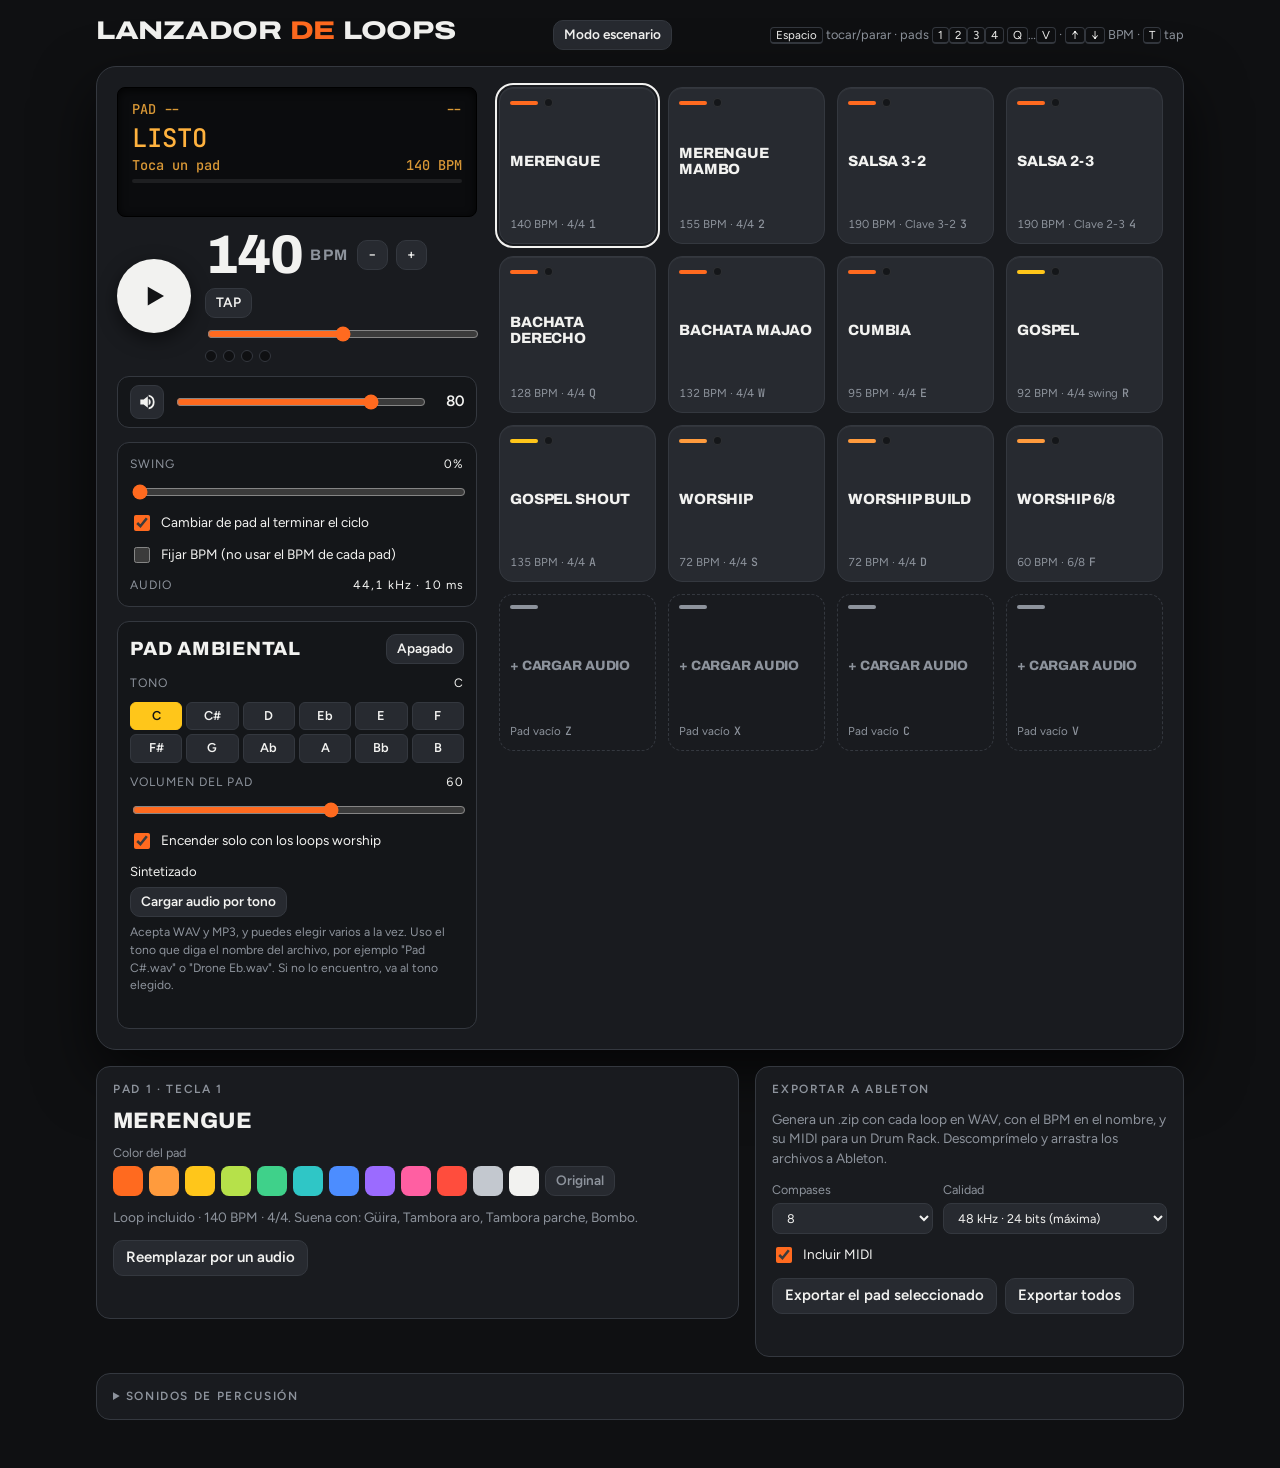
==== docs/index.html @ b62f863a "Aceptar MP3 además de WAV Pads, drones por tono y sonidos del kit aceptan MP3. Se recorta el relleno" ====
<!doctype html>
<html lang="es">
<head>
<meta charset="utf-8">
<meta name="viewport" content="width=device-width,initial-scale=1,viewport-fit=cover">
<meta name="theme-color" content="#0f1012">
<meta name="description" content="Lanza loops de percusión en vivo: merengue, salsa, bachata, cumbia, gospel y worship.">
<meta name="apple-mobile-web-app-capable" content="yes">
<meta name="mobile-web-app-capable" content="yes">
<meta name="apple-mobile-web-app-status-bar-style" content="black-translucent">
<meta name="apple-mobile-web-app-title" content="Loops">
<link rel="manifest" href="manifest.webmanifest">
<link rel="icon" href="icons/icon-192.png">
<link rel="apple-touch-icon" href="icons/apple-touch-icon.png">
<style>:root{padding-top:env(safe-area-inset-top,0px);padding-bottom:env(safe-area-inset-bottom,0px)}body{margin:0}img{max-width:100%}[hidden]{display:none!important}</style>
<title>Lanzador de Loops</title>
<link rel="stylesheet" href="fonts/fonts.css">
<style>
/* Layout: un controlador tipo MIDI pad. Izquierda: pantalla, transporte y perillas. Derecha: 4x4 pads. Abajo: edición y sonidos. Tema oscuro deliberado (uso en tarima). */
:root {
  --bg: #0f1012;          /* grafito */
  --body: #191b1f;        /* chasis */
  --body-2: #1f2227;
  --pad: #272a30;
  --line: #34383f;
  --fg: #f2f2f0;
  --muted: #8d939c;
  --lcd: #ffb23e;         /* texto de la pantalla */
  --lcd-bg: #0b0c0e;
  --orange: #ff6a1f;      /* acento principal */
  --yellow: #ffc61a;
  --tropical: var(--orange);
  --gospel: var(--yellow);
  --worship: #ff9b3d;     /* naranja claro, entre ambos */
  --wav: #c3c8cf;         /* gris claro: tus archivos */
  --danger: #ff4d3d;
  --on: #121315;
  --display: "Archivo", "Arial Narrow", system-ui, sans-serif;
  --sans: "Figtree", "Segoe UI", system-ui, sans-serif;
  --mono: "JetBrains Mono", ui-monospace, Menlo, monospace;
  color-scheme: dark;
}
* { box-sizing: border-box; }
html, body { background: var(--bg); color: var(--fg); }
body { font-family: var(--sans); font-size: 15px; line-height: 1.45; }
.wrap { max-width: 1120px; margin: 0 auto; padding-inline: 16px; padding-block: 18px 48px; display: grid; gap: 16px; }
button, input, select { font: inherit; color: inherit; }
button { cursor: pointer; }
:focus-visible { outline: 2px solid var(--fg); outline-offset: 2px; }

header.top { display: flex; align-items: baseline; justify-content: space-between; flex-wrap: wrap; gap: 8px; }
header.top h1 { font-family: var(--display); font-weight: 800; font-stretch: 125%; font-size: 1.6rem; letter-spacing: -.01em; text-transform: uppercase; margin: 0; line-height: 1; }
header.top h1 span { color: var(--orange); }
.hint { color: var(--muted); font-size: .8rem; }
kbd { font-family: var(--sans); font-size: .72rem; border: 1px solid var(--line); border-bottom-width: 2px; border-radius: 4px; padding: 0 5px; color: var(--fg); }

/* Chasis */
.device { display: grid; grid-template-columns: minmax(0, 360px) minmax(0, 1fr); gap: 22px; background: var(--body); border: 1px solid var(--line); border-radius: 20px; padding: 20px; box-shadow: 0 24px 60px #000a; }
.side { display: grid; gap: 14px; align-content: start; min-width: 0; }

.lcd { background: var(--lcd-bg); border: 1px solid #000; border-radius: 8px; padding: 12px 14px; font-family: var(--mono); color: var(--lcd); box-shadow: inset 0 2px 10px #000c; display: grid; gap: 4px; }
.lcd .row { display: flex; justify-content: space-between; gap: 8px; font-size: .85rem; opacity: .85; }
.lcd .big { font-size: 1.6rem; line-height: 1.1; text-transform: uppercase; white-space: nowrap; overflow: hidden; text-overflow: ellipsis; }
.lcd .next { min-height: 1.2em; color: var(--yellow); font-size: .85rem; }
.lcd .bar { height: 4px; background: #ffffff14; border-radius: 2px; overflow: hidden; }
.lcd .bar i { display: block; height: 100%; width: 0; background: var(--lcd); }

.transport { display: grid; grid-template-columns: auto 1fr; gap: 14px; align-items: center; }
.play { width: 74px; height: 74px; border-radius: 50%; border: 0; background: var(--fg); color: var(--on); display: grid; place-items: center; box-shadow: 0 6px 18px #0008; }
.play:active { transform: translateY(2px); box-shadow: 0 2px 0 #0007; }
.play svg { width: 30px; height: 30px; }
.play.on { background: var(--orange); color: var(--on); }
.tempo { display: grid; gap: 6px; min-width: 0; }
.bpm-row { display: flex; align-items: center; gap: 8px; flex-wrap: wrap; }
.bpm-val { font-family: var(--display); font-weight: 800; font-stretch: 100%; letter-spacing: -.03em; font-size: 3.4rem; line-height: .9; font-variant-numeric: tabular-nums; min-width: 2.6ch; }
.bpm-unit { font-family: var(--display); font-weight: 600; font-size: .95rem; color: var(--muted); letter-spacing: .1em; }
.btn { background: var(--pad); border: 1px solid var(--line); border-radius: 10px; padding: 6px 12px; font-weight: 600; min-height: 36px; }
.btn:hover { border-color: var(--muted); }
.btn:active { transform: translateY(1px); box-shadow: none; }
.btn.small { min-height: 30px; padding: 3px 10px; font-size: .85rem; }
.btn.lit { background: var(--fg); color: var(--on); border-color: var(--fg); }
input[type=range] { width: 100%; accent-color: var(--orange); }
.beats { display: flex; gap: 6px; }
.beat { width: 12px; height: 12px; border-radius: 50%; background: #0006; border: 1px solid var(--line); }
.beat.lit { background: var(--lcd); border-color: var(--lcd); }
.beat.lit.one { background: var(--yellow); border-color: var(--yellow); }

.knobs { display: grid; gap: 10px; background: #0003; border: 1px solid var(--line); border-radius: 12px; padding: 12px; }
.knobs .lbl, .knobs label.sl { font-size: .76rem; color: var(--muted); display: flex; justify-content: space-between; gap: 8px; text-transform: uppercase; letter-spacing: .08em; }
.knobs output { color: var(--fg); font-variant-numeric: tabular-nums; text-transform: none; }
.check { display: flex; align-items: center; gap: 8px; font-size: .85rem; }
.check input { accent-color: var(--orange); width: 16px; height: 16px; flex: none; }
.keys { display: grid; grid-template-columns: repeat(6, 1fr); gap: 4px; }
.keys button { background: var(--pad); border: 1px solid var(--line); border-radius: 6px; padding: 4px 0; font-size: .8rem; font-weight: 600; }
.keys button.has { box-shadow: inset 0 -3px 0 var(--orange); }
.amb-src { display: grid; gap: 6px; font-size: .82rem; }
.amb-src .note { margin: 0; color: var(--muted); font-size: .76rem; }
.keys button.sel { background: var(--yellow); color: var(--on); border-color: var(--yellow); }
.amb-head { display: flex; justify-content: space-between; align-items: center; gap: 8px; }
.amb-head .t { font-family: var(--display); font-weight: 800; font-size: 1.2rem; text-transform: uppercase; letter-spacing: .04em; }
#ambBtn.lit { background: var(--worship); border-color: var(--worship); color: var(--on); }

/* Pads */
.padgrid { display: grid; grid-template-columns: repeat(4, minmax(0, 1fr)); gap: 12px; align-content: start; }
.pad { --c: var(--muted); aspect-ratio: 1; max-width: 100%; border-radius: 14px; border: 1px solid var(--line); background: var(--pad); box-shadow: inset 0 1px 0 #ffffff0d; text-align: left; padding: 10px; display: flex; flex-direction: column; justify-content: space-between; position: relative; transition: background .08s, box-shadow .08s; min-width: 0; touch-action: manipulation; user-select: none; -webkit-user-select: none; }
.pad:active { transform: scale(.97); }
.pad { container-type: inline-size; }
.pad .strip { width: 28px; height: 4px; border-radius: 2px; background: var(--c); }
.pad .nm { font-family: var(--display); font-weight: 800; font-stretch: 100%; letter-spacing: -.01em; font-size: clamp(.66rem, 11cqi, 1.2rem); line-height: 1.05; text-transform: uppercase; overflow-wrap: normal; hyphens: none; }
.pad .meta { font-size: .72rem; color: var(--muted); display: flex; justify-content: space-between; gap: 4px; font-variant-numeric: tabular-nums; }
.pad .kb { font-family: var(--mono); }
.pad.tropical { --c: var(--tropical); } .pad.gospel { --c: var(--gospel); } .pad.worship { --c: var(--worship); } .pad.wav { --c: var(--wav); }
.pad.empty { background: transparent; border: 1px dashed var(--line); box-shadow: none; }
.pad.empty .nm { color: var(--muted); font-size: clamp(.62rem, 10cqi, .95rem); }
.pad.sel { outline: 2px solid var(--fg); outline-offset: 2px; }
.pad .top { display: flex; justify-content: space-between; align-items: center; gap: 6px; }
.pad .led { width: 9px; height: 9px; border-radius: 50%; background: #0007; box-shadow: inset 0 0 0 1px #ffffff1a; flex: none; }
.pad.active { background: radial-gradient(120% 120% at 30% 20%, color-mix(in srgb, var(--c) 70%, #fff) 0%, var(--c) 55%);
  border-color: color-mix(in srgb, var(--c) 60%, #fff); color: var(--on);
  box-shadow: 0 0 0 2px var(--c), 0 0 26px 4px color-mix(in srgb, var(--c) 85%, transparent), 0 0 70px 14px color-mix(in srgb, var(--c) 45%, transparent);
  z-index: 1; }
.pad.active .led { width: auto; height: auto; padding: 1px 6px; border-radius: 6px; background: var(--on); box-shadow: none; color: #fff; font-family: var(--mono); font-size: .62rem; letter-spacing: .08em; }
.pad.active .led::before { content: "ON"; }
.pad.active.hit { filter: brightness(1.18); box-shadow: 0 0 0 3px #fff8, 0 0 34px 8px var(--c), 0 0 90px 22px color-mix(in srgb, var(--c) 55%, transparent); }
.padgrid.playing .pad:not(.active):not(.empty) { filter: saturate(.6) brightness(.78); }
.volume { display: grid; grid-template-columns: auto 1fr 3ch; gap: 10px; align-items: center; background: #0003; border: 1px solid var(--line); border-radius: 12px; padding: 8px 12px; }
.volume output { font-variant-numeric: tabular-nums; text-align: right; color: var(--fg); font-weight: 600; }
.vol-ico { width: 34px; height: 34px; border-radius: 9px; border: 1px solid var(--line); background: var(--pad); display: grid; place-items: center; padding: 0; }
.vol-ico svg { width: 20px; height: 20px; }
.vol-ico.muted { background: var(--danger); border-color: var(--danger); color: var(--on); }
.pad.active .meta { color: #0009; }
.pad.active .strip { background: var(--on); opacity: .5; }
@media (prefers-reduced-motion: reduce) { .pad.active.hit { filter: none; } }
.pad.queued { animation: q .4s steps(2) infinite; }
@keyframes q { 50% { background: color-mix(in srgb, var(--c) 45%, var(--pad)); } }
@media (prefers-reduced-motion: reduce) { .pad.queued { animation: none; background: color-mix(in srgb, var(--c) 45%, var(--pad)); } }
.legend { display: flex; gap: 14px; flex-wrap: wrap; font-size: .76rem; color: var(--muted); grid-column: 1 / -1; }
.legend i { display: inline-block; width: 9px; height: 9px; border-radius: 2px; margin-right: 6px; vertical-align: 0; }

/* Paneles inferiores */
.lower { display: grid; grid-template-columns: minmax(0, 1.5fr) minmax(0, 1fr); gap: 16px; align-items: start; }
.panel { background: var(--body); border: 1px solid var(--line); border-radius: 14px; padding: 14px 16px; display: grid; gap: 12px; min-width: 0; }
.panel h2 { font-size: .74rem; text-transform: uppercase; letter-spacing: .14em; color: var(--muted); margin: 0; font-weight: 600; }
.panel h3 { font-family: var(--display); font-weight: 800; font-size: 1.4rem; text-transform: uppercase; margin: 0; line-height: 1; }
.panel p { margin: 0; color: var(--muted); font-size: .85rem; max-width: 62ch; }
.row-btns { display: flex; gap: 8px; flex-wrap: wrap; align-items: center; }
.field { display: grid; gap: 4px; font-size: .78rem; color: var(--muted); }
.field input { background: var(--pad); border: 1px solid var(--line); border-radius: 8px; padding: 6px 10px; width: 100%; color: var(--fg); }
.fields { display: grid; grid-template-columns: 2fr 1fr; gap: 10px; }
.scroll { overflow-x: auto; }
table.grid { border-collapse: separate; border-spacing: 3px; }
table.grid th { font-weight: 500; font-size: .8rem; text-align: left; padding-right: 10px; white-space: nowrap; color: var(--muted); position: sticky; left: 0; background: var(--body); z-index: 1; }
table.grid td { padding: 0; }
.cell { width: 24px; height: 24px; border-radius: 5px; background: var(--pad); border: 1px solid transparent; display: block; padding: 0; }
.cell.b1 { background: #30343a; }
.cell.x { background: var(--c, var(--tropical)); opacity: .55; }
.cell.X { background: var(--c, var(--tropical)); }
td.ph .cell { border-color: var(--fg); }
.kit { display: grid; gap: 6px; }
.kit-row { display: grid; grid-template-columns: minmax(0, 1fr) auto; gap: 8px; align-items: center; padding: 6px 0; border-bottom: 1px solid #ffffff0d; }
.kit-row .n { font-weight: 600; font-size: .9rem; }
.kit-row .s { font-size: .76rem; color: var(--muted); overflow: hidden; text-overflow: ellipsis; white-space: nowrap; }
.kit-row .s.loaded { color: var(--wav); }
.field select { background: var(--pad); border: 1px solid var(--line); border-radius: 8px; padding: 6px 10px; width: 100%; color: var(--fg); }
.kitbox { grid-column: 1 / -1; }
.kitbox summary { cursor: pointer; font-size: .74rem; text-transform: uppercase; letter-spacing: .14em; color: var(--muted); font-weight: 600; }
.kitbox[open] summary { margin-bottom: 4px; }
body.stage .lower, body.stage .settings, body.stage .hint { display: none; }
body.stage .pad.empty { visibility: hidden; }
#stageBtn.lit { background: var(--orange); border-color: var(--orange); color: var(--on); }
.swatches { display: flex; flex-wrap: wrap; gap: 6px; align-items: center; }
.sw { width: 30px; height: 30px; border-radius: 8px; border: 2px solid transparent; background: var(--s); padding: 0; }
.sw.on { border-color: var(--fg); box-shadow: 0 0 0 2px var(--bg) inset; }
.msg { font-size: .82rem; color: var(--wav); min-height: 1.2em; }
.msg.err { color: var(--danger); }

@media (max-width: 860px) {
  .device { grid-template-columns: 1fr; padding: 14px; }
  .side { display: contents; }
  .lcd { order: 1; } .transport { order: 2; } .padgrid { order: 3; } .volume { order: 4; } .knobs { order: 5; }
  .lower { grid-template-columns: 1fr; }
}
@media (max-width: 480px) {
  .hint { display: none; }
  .padgrid { gap: 8px; }
  .pad { padding: 7px; border-radius: 10px; }
  .pad .meta .kb, .pad .meta .mt { display: none; }
  .fields { grid-template-columns: 1fr; }
}
</style>
</head>
<body>
<div class="wrap">
  <header class="top">
    <h1>Lanzador <span>de</span> Loops</h1>
    <button class="btn small" id="stageBtn">Modo escenario</button>
    <div class="hint"><kbd>Espacio</kbd> tocar/parar · pads <kbd>1</kbd><kbd>2</kbd><kbd>3</kbd><kbd>4</kbd> <kbd>Q</kbd>…<kbd>V</kbd> · <kbd>↑</kbd><kbd>↓</kbd> BPM · <kbd>T</kbd> tap</div>
  </header>

  <section class="device" aria-label="Controlador">
    <div class="side">
      <div class="lcd" aria-live="polite">
        <div class="row"><span id="lcdPad">PAD --</span><span id="lcdMeter">--</span></div>
        <div class="big" id="lcdName">Listo</div>
        <div class="row"><span id="lcdPos">Toca un pad</span><span id="lcdBpm">--- BPM</span></div>
        <div class="bar"><i id="lcdBar"></i></div>
        <div class="next" id="lcdNext"></div>
      </div>

      <div class="transport">
        <button class="play" id="play" aria-label="Tocar"><svg id="playIcon" viewBox="0 0 24 24" fill="currentColor"><path d="M7 4.5v15l13-7.5z"/></svg></button>
        <div class="tempo">
          <div class="bpm-row">
            <div class="bpm-val" id="bpmVal">140</div>
            <div class="bpm-unit">BPM</div>
            <button class="btn small" id="bpmDown" aria-label="Bajar BPM">−</button>
            <button class="btn small" id="bpmUp" aria-label="Subir BPM">+</button>
            <button class="btn small" id="tap">TAP</button>
          </div>
          <input type="range" id="bpm" min="40" max="240" value="140" aria-label="BPM">
          <div class="beats" id="beats"></div>
        </div>
      </div>

      <div class="volume">
        <button class="vol-ico" id="mute" aria-label="Silenciar"><svg viewBox="0 0 24 24" fill="currentColor"><path id="muteIcon" d="M4 9v6h4l5 4V5L8 9H4zm12.5 3a4.5 4.5 0 0 0-2.5-4v8a4.5 4.5 0 0 0 2.5-4zM14 3.2v2.1a7 7 0 0 1 0 13.4v2.1a9 9 0 0 0 0-17.6z"/></svg></button>
        <input type="range" id="vol" min="0" max="100" value="80" aria-label="Volumen general">
        <output id="volOut">80</output>
      </div>

      <div class="knobs settings">
        <label class="sl" for="swing"><span>Swing</span><output id="swingOut">0%</output></label>
        <input type="range" id="swing" min="50" max="75" value="50">
        <label class="check"><input type="checkbox" id="quantize" checked> Cambiar de pad al terminar el ciclo</label>
        <label class="check"><input type="checkbox" id="lockBpm"> Fijar BPM (no usar el BPM de cada pad)</label>
        <div class="lbl"><span>Audio</span><output id="audioInfo">--</output></div>
      </div>

      <div class="knobs">
        <div class="amb-head"><span class="t">Pad ambiental</span><button class="btn small" id="ambBtn">Apagado</button></div>
        <div class="lbl"><span>Tono</span><output id="keyOut">C</output></div>
        <div class="keys" id="keys"></div>
        <label class="sl" for="ambVol"><span>Volumen del pad</span><output id="ambVolOut">60</output></label>
        <input type="range" id="ambVol" min="0" max="100" value="60">
        <label class="check"><input type="checkbox" id="ambAuto" checked> Encender solo con los loops worship</label>
        <div class="amb-src settings"><span id="ambSrc">Sintetizado</span>
          <div class="row-btns"><button class="btn small" id="ambLoad">Cargar audio por tono</button><button class="btn small" id="ambClear" hidden>Quitar audio de este tono</button></div>
          <p class="note">Acepta WAV y MP3, y puedes elegir varios a la vez. Uso el tono que diga el nombre del archivo, por ejemplo "Pad C#.wav" o "Drone Eb.wav". Si no lo encuentro, va al tono elegido.</p>
          <div class="msg" id="ambMsg"></div></div>
      </div>
    </div>

    <div class="padgrid" id="pads">
    </div>
  </section>

  <section class="lower">
    <div class="panel" id="editPanel" aria-live="polite"></div>
    <div class="panel">
      <h2>Exportar a Ableton</h2>
      <p>Genera un .zip con cada loop en WAV, con el BPM en el nombre, y su MIDI para un Drum Rack. Descomprímelo y arrastra los archivos a Ableton.</p>
      <div class="fields" style="grid-template-columns: 1fr 1.4fr">
        <label class="field">Compases<select id="xBars"><option>4</option><option selected>8</option><option>16</option></select></label>
        <label class="field">Calidad<select id="xQuality"><option value="hi">48 kHz · 24 bits (máxima)</option><option value="cd">44,1 kHz · 16 bits (CD)</option></select></label>
        <label class="check"><input type="checkbox" id="xMidi" checked> Incluir MIDI</label>
      </div>
      <div class="row-btns"><button class="btn" id="xOne">Exportar el pad seleccionado</button><button class="btn" id="xAll">Exportar todos</button></div>
      <div class="msg" id="xMsg"></div>
    </div>
    <details class="panel kitbox">
      <summary>Sonidos de percusión</summary>
      <p>Cambia cualquier instrumento sintetizado por tu propio golpe en WAV o MP3. Los loops lo usan al instante y conservan el tempo sin cambiar el tono.</p>
      <div class="kit" id="kit"></div>
    </details>
  </section>
  <input type="file" id="padFile" accept=".wav,.mp3,audio/wav,audio/x-wav,audio/mpeg,audio/mp3,audio/*" hidden>
  <input type="file" id="ambFile" accept=".wav,.mp3,audio/wav,audio/x-wav,audio/mpeg,audio/mp3,audio/*" multiple hidden>
  <input type="file" id="kitFile" accept=".wav,.mp3,audio/wav,audio/x-wav,audio/mpeg,audio/mp3,audio/*" hidden>
</div>

<script>
(() => {
// Notación de patrones: '.' silencio, 'x' golpe suave, 'X' golpe fuerte (en güira/guacharaca 'X' es raspado largo).
// div = pasos por pulso (4 = semicorcheas, 2 = corcheas, 3 = corcheas en 6/8).
const BUILTIN = [
  { name:'Merengue', fam:'tropical', bpm:140, div:4, meter:'4/4',
    tracks:{ guira:'X.xxX.xxX.xxX.xx', tamboraRim:'x.xx..x.x.xx..x.', tamboraLow:'......X.......XX', kick:'X...x...X...x...' } },
  { name:'Merengue Mambo', fam:'tropical', bpm:155, div:4, meter:'4/4',
    tracks:{ guira:'X.xxX.xxX.xxXxxx', campana:'X.x.X.x.X.x.X.x.', tamboraRim:'x.xxx.x.x.xxx.x.', tamboraLow:'..X...X...X...XX', kick:'X...X...X...X...' } },
  { name:'Salsa 3-2', fam:'tropical', bpm:190, div:2, meter:'Clave 3-2',
    tracks:{ clave:'X..X..X...X.X...', campana:'X.x.X.x.X.x.X.x.', congaHeel:'x...x...x...x...', congaSlap:'..X.......X.....', congaOpen:'......XX......XX' } },
  { name:'Salsa 2-3', fam:'tropical', bpm:190, div:2, meter:'Clave 2-3',
    tracks:{ clave:'..X.X...X..X..X.', campana:'X.x.X.x.X.x.X.x.', congaHeel:'x...x...x...x...', congaSlap:'..X.......X.....', congaOpen:'......XX......XX' } },
  { name:'Bachata Derecho', fam:'tropical', bpm:128, div:4, meter:'4/4',
    tracks:{ guira:'X.x.X.x.X.xxX.x.', bongoHi:'X.x.x.x.X.x.x.x.', bongoLo:'......x.......x.', congaOpen:'............X...' } },
  { name:'Bachata Majao', fam:'tropical', bpm:132, div:4, meter:'4/4',
    tracks:{ guira:'X.xxX.xxX.xxX.xx', bongoHi:'X.xxx.x.X.xxx.x.', bongoLo:'..x...x...x...x.', congaOpen:'......X.....X.X.', kick:'X.......X.......' } },
  { name:'Cumbia', fam:'tropical', bpm:95, div:4, meter:'4/4',
    tracks:{ guiro:'X.xxX.xxX.xxX.xx', congaOpen:'..X...X...X...X.', congaSlap:'....X.......X...', rim:'....X.......X...', kick:'X.......X.......' } },
  { name:'Gospel', fam:'gospel', bpm:92, div:4, meter:'4/4 swing', swing:58,
    tracks:{ kick:'X......X.X......', snare:'....X..x....X..x', hat:'XxxxXxxxXxxxXx.x', hatOpen:'..............x.' } },
  { name:'Gospel Shout', fam:'gospel', bpm:135, div:4, meter:'4/4',
    tracks:{ kick:'X...X...X...X...', snare:'..X...X...X...X.', hat:'XxxxXxxxXxxxXxxx', hatOpen:'..............X.' } },
  { name:'Worship', fam:'worship', bpm:72, div:4, meter:'4/4', amb:true,
    tracks:{ kick:'X.........X.....', snare:'....X.......X...', hat:'x.x.x.x.x.x.x.x.' } },
  { name:'Worship Build', fam:'worship', bpm:72, div:4, meter:'4/4', amb:true,
    tracks:{ kick:'X...X...X...X...', snare:'....X.......X...', hat:'XxxxXxxxXxxxXxxx', tom:'..........x.x.X.' } },
  { name:'Worship 6/8', fam:'worship', bpm:60, div:3, meter:'6/8', amb:true,
    tracks:{ kick:'X....xX.....', snare:'...X.....X..', hat:'XxxXxxXxxXxx' } },
  null, null, null, null,
];
const PAD_KEYS = ['1','2','3','4','Q','W','E','R','A','S','D','F','Z','X','C','V'];
const KEY_NAMES = ['C','C#','D','Eb','E','F','F#','G','Ab','A','Bb','B'];
const LABELS = { kick:'Bombo', snare:'Redoblante', hat:'Hi-hat', hatOpen:'Hi-hat abierto', tom:'Tom de piso', clave:'Clave', campana:'Campana',
  congaOpen:'Conga abierta', congaSlap:'Conga slap', congaHeel:'Conga talón', bongoHi:'Bongó agudo', bongoLo:'Bongó grave',
  tamboraLow:'Tambora parche', tamboraRim:'Tambora aro', guira:'Güira', guiro:'Guacharaca', rim:'Timbal' };
const clone = o => JSON.parse(JSON.stringify(o));

// ---------- Estado ----------
const pads = BUILTIN.map(p => p && clone(p));
const st = { bpm:140, key:0, swing:50, quantize:true, lockBpm:false, vol:80, ambVol:60, ambAuto:true, sel:0, stage:false, colors:{}, quality:'hi' };
const LS = 'lanzador.v2';
try {
  const s = JSON.parse(localStorage.getItem(LS) || '{}');
  for (const k of ['key','quantize','lockBpm','vol','ambVol','ambAuto','sel','stage','colors','quality']) if (k in s) st[k] = s[k];
  if (s.edits) for (const [i, tr] of Object.entries(s.edits)) if (pads[i] && !pads[i].wav) pads[i].tracks = tr;
} catch (e) {}
function save(){
  try {
    const edits = {};
    pads.forEach((p, i) => { if (p && !p.wav && BUILTIN[i] && JSON.stringify(p.tracks) !== JSON.stringify(BUILTIN[i].tracks)) edits[i] = p.tracks; });
    localStorage.setItem(LS, JSON.stringify({ key:st.key, quantize:st.quantize, lockBpm:st.lockBpm, vol:st.vol, ambVol:st.ambVol, ambAuto:st.ambAuto, sel:st.sel, stage:st.stage, colors:st.colors, quality:st.quality, edits }));
  } catch (e) {}
}

// ---------- WAV guardados (IndexedDB, solo en este navegador) ----------
const idb = {
  db: null,
  open(){ return new Promise((res) => { try { const r = indexedDB.open('lanzador-wav', 1);
    r.onupgradeneeded = () => r.result.createObjectStore('f');
    r.onsuccess = () => { this.db = r.result; res(true); }; r.onerror = () => res(false); } catch (e) { res(false); } }); },
  tx(mode){ return this.db.transaction('f', mode).objectStore('f'); },
  put(k, v){ return new Promise(res => { try { const q = this.tx('readwrite').put(v, k); q.onsuccess = () => res(true); q.onerror = () => res(false); } catch (e) { res(false); } }); },
  del(k){ return new Promise(res => { try { const q = this.tx('readwrite').delete(k); q.onsuccess = q.onerror = () => res(); } catch (e) { res(); } }); },
  all(){ return new Promise(res => { try { const out = []; const q = this.tx('readonly').openCursor();
    q.onsuccess = () => { const c = q.result; if (c) { out.push([c.key, c.value]); c.continue(); } else res(out); }; q.onerror = () => res(out); } catch (e) { res([]); } }); },
};

// ---------- Audio ----------
// Frecuencia nativa del dispositivo (sin remuestreo) y limitador transparente solo como protección contra saturación.
let ctx = new (window.AudioContext || window.webkitAudioContext)({ latencyHint: 'interactive' });
const comp = ctx.createDynamicsCompressor();
comp.threshold.value = -1; comp.knee.value = 0; comp.ratio.value = 20; comp.attack.value = .002; comp.release.value = .15;
const master = ctx.createGain(); master.connect(comp); comp.connect(ctx.destination);
let buses = { perc: ctx.createGain(), wav: ctx.createGain(), amb: ctx.createGain() };
for (const b of Object.values(buses)) b.connect(master);
const noiseBuf = ctx.createBuffer(1, ctx.sampleRate, ctx.sampleRate);
{ const d = noiseBuf.getChannelData(0); for (let i = 0; i < d.length; i++) d[i] = Math.random() * 2 - 1; }
const kit = {};   // muestras WAV por instrumento: { name: { buffer, file } }

function gainEnv(t, v, decay, attack = .002){
  const g = ctx.createGain();
  g.gain.setValueAtTime(.0001, t);
  g.gain.exponentialRampToValueAtTime(Math.max(v, .0002), t + attack);
  g.gain.exponentialRampToValueAtTime(.0001, t + attack + decay);
  return g;
}
function tone(t, v, f0, f1, decay, type = 'sine', glide = .03){
  const o = ctx.createOscillator(); o.type = type;
  o.frequency.setValueAtTime(f0, t);
  if (f1 !== f0) o.frequency.exponentialRampToValueAtTime(f1, t + glide);
  const g = gainEnv(t, v, decay); o.connect(g); g.connect(buses.perc);
  o.start(t); o.stop(t + decay + .05);
}
function noise(t, v, ftype, freq, q, decay, attack = .002){
  const s = ctx.createBufferSource(); s.buffer = noiseBuf; s.playbackRate.value = .9 + Math.random() * .2;
  const f = ctx.createBiquadFilter(); f.type = ftype; f.frequency.value = freq; f.Q.value = q;
  const g = gainEnv(t, v, decay, attack); s.connect(f); f.connect(g); g.connect(buses.perc);
  s.start(t, Math.random() * .5); s.stop(t + attack + decay + .05);
}
const DRUMS = {
  kick:(t,v)=>tone(t, v*1.1, 150, 45, .38, 'sine', .12),
  snare:(t,v)=>{ noise(t, v*.55, 'highpass', 1300, .7, .17); tone(t, v*.45, 200, 170, .09, 'triangle'); },
  hat:(t,v)=>noise(t, v*.28, 'highpass', 7500, .8, .045),
  hatOpen:(t,v)=>noise(t, v*.24, 'highpass', 7000, .8, .3),
  tom:(t,v)=>tone(t, v*.8, 130, 85, .4, 'sine', .15),
  clave:(t,v)=>{ tone(t, v*.55, 2500, 2450, .055); tone(t, v*.2, 1250, 1240, .03); },
  campana:(t,v)=>{
    const f = ctx.createBiquadFilter(); f.type = 'bandpass'; f.frequency.value = 1100; f.Q.value = 1.2;
    const g = gainEnv(t, v*.32, .28); f.connect(g); g.connect(buses.perc);
    for (const hz of [562, 845]) { const o = ctx.createOscillator(); o.type = 'square'; o.frequency.value = hz; o.connect(f); o.start(t); o.stop(t + .35); }
  },
  congaOpen:(t,v)=>tone(t, v*.7, 380, 315, .3),
  congaHeel:(t,v)=>tone(t, v*.35, 230, 210, .07),
  congaSlap:(t,v)=>{ noise(t, v*.5, 'bandpass', 1900, 1.2, .06); tone(t, v*.35, 450, 400, .045); },
  bongoHi:(t,v)=>tone(t, v*.5, 820, 720, .1),
  bongoLo:(t,v)=>tone(t, v*.55, 540, 470, .15),
  tamboraLow:(t,v)=>tone(t, v*.85, 150, 95, .28, 'sine', .05),
  tamboraRim:(t,v)=>{ noise(t, v*.5, 'bandpass', 3400, 2, .03); tone(t, v*.25, 950, 900, .025, 'triangle'); },
  rim:(t,v)=>{ noise(t, v*.45, 'bandpass', 2600, 2, .04); tone(t, v*.3, 1700, 1650, .025); },
  guira:(t,v,long)=>noise(t, v*(long ? .32 : .22), 'bandpass', 6800, .9, long ? .13 : .035, long ? .02 : .002),
  guiro:(t,v,long)=>{ const n = long ? 7 : 3; for (let i = 0; i < n; i++) noise(t + i*.011, v*.3, 'bandpass', 3600, 2.5, .009); },
};
function hit(name, t, v, long){
  const s = kit[name];
  if (!s) return DRUMS[name](t, v, long);
  const src = ctx.createBufferSource(); src.buffer = s.buffer;
  const g = ctx.createGain(); g.gain.value = v; src.connect(g); g.connect(buses.perc); src.start(t, s.ls || 0);
}

// Pad ambiental: drone en el tono (raíz, quinta, octava, novena) con filtro que respira.
let amb = null, ambOn = false, ambAutoOn = false;
const ambWav = {};   // tono (0-11) -> { buffer, file }: drones propios exportados desde Ableton
function ambStart(){
  const t = ctx.currentTime, root = 48 + st.key, w = ambWav[st.key];
  if (w) {   // WAV propio: en loop, sin seguir el BPM y con entrada suave
    const out = ctx.createGain(); out.gain.setValueAtTime(.0001, t); out.gain.linearRampToValueAtTime(.9, t + 2.5);
    const src = ctx.createBufferSource(); src.buffer = w.buffer; src.loop = true; src.loopStart = w.ls || 0; src.loopEnd = w.le ?? w.buffer.duration;
    src.connect(out); out.connect(buses.amb); src.start(t, w.ls || 0);
    amb = { out, oscs: [src] };
    return;
  }
  const out = ctx.createGain(); out.gain.setValueAtTime(.0001, t); out.gain.linearRampToValueAtTime(.16, t + 2.5);
  const f = ctx.createBiquadFilter(); f.type = 'lowpass'; f.frequency.value = 900; f.Q.value = .6;
  const lfo = ctx.createOscillator(); lfo.frequency.value = .07; const lg = ctx.createGain(); lg.gain.value = 350;
  lfo.connect(lg); lg.connect(f.frequency); lfo.start(t);
  f.connect(out); out.connect(buses.amb);
  const oscs = [lfo];
  for (const [semi, lvl] of [[0,1],[7,.7],[12,.8],[19,.45],[26,.3]]) {
    for (const det of [-8, 8]) {
      const o = ctx.createOscillator(); o.type = 'sawtooth'; o.frequency.value = 440 * Math.pow(2, (root + semi - 69) / 12); o.detune.value = det;
      const g = ctx.createGain(); g.gain.value = lvl * .5; o.connect(g); g.connect(f); o.start(t); oscs.push(o);
    }
  }
  amb = { out, oscs };
}
function ambStop(){
  if (!amb) return;
  const t = ctx.currentTime, a = amb; amb = null;
  a.out.gain.cancelScheduledValues(t); a.out.gain.setValueAtTime(a.out.gain.value, t); a.out.gain.linearRampToValueAtTime(.0001, t + 3);
  a.oscs.forEach(o => o.stop(t + 3.1));
}
function setAmb(on, auto = false){
  ambOn = on; ambAutoOn = on && auto;
  if (on && !amb) { ctx.resume(); ambStart(); }
  if (!on) ambStop();
  renderAmb();
}
let muted = false;
let pulseBeat = -1;
function pulse(beat){   // destello del pad encendido en cada tiempo
  if (beat === pulseBeat) return; pulseBeat = beat;
  const el = document.querySelector('.pad.active'); if (!el) return;
  el.classList.add('hit'); setTimeout(() => el.classList.remove('hit'), 110);
}
function applyLevels(){
  master.gain.value = muted ? 0 : Math.pow(st.vol / 100, 1.5) * .9;
  buses.amb.gain.value = Math.pow(st.ambVol / 100, 1.5);
}

// ---------- Secuenciador ----------
let playing = false, cur = null, pending = null, timer = null;
let nextTime = 0, step = 0, bar = 0;               // patrón
let wsrc = null, wT0 = 0, wPos0 = 0, wRate = 1, switchAt = null;   // loop WAV
const vq = [];  // cola visual de pasos
const lenOf = p => Object.values(p.tracks)[0].length;

function wavRateFor(p){ return p.follow === false ? 1 : st.bpm / p.bpm; }
function wavPos(t){ return wPos0 + (t - wT0) * wRate; }
function wavBoundary(){
  const now = ctx.currentTime, d = loopLen(pads[cur]);
  let rem = (d - (wavPos(now) % d)) / wRate;
  if (rem < .04) rem += d / wRate;
  return now + rem;
}
function stopWav(t){ if (wsrc) { try { wsrc.stop(t); } catch (e) {} wsrc = null; } }

function beginPad(i, t){
  cur = i; const p = pads[i];
  if (!st.lockBpm && p.follow !== false) setBpm(p.bpm, true);
  st.swing = p.wav ? 50 : (p.swing || 50); $('swing').value = st.swing; showSwing();
  if (p.wav) {
    wsrc = ctx.createBufferSource(); wsrc.buffer = p.buffer; wsrc.loop = true; wsrc.loopStart = p.ls || 0; wsrc.loopEnd = p.le ?? p.buffer.duration;
    wRate = wavRateFor(p); wsrc.playbackRate.value = wRate;
    wsrc.connect(buses.wav); wsrc.start(t, p.ls || 0); wT0 = t; wPos0 = 0; switchAt = null;
  } else { nextTime = t; step = 0; bar = 0; }
  if (st.ambAuto) {
    if (p.amb && !ambOn) setAmb(true, true);
    else if (!p.amb && ambAutoOn) setAmb(false);
  }
  vq.length = 0;
  renderPads(); renderLcd(); renderBeats();
}
function scheduler(){
  const horizon = ctx.currentTime + .12;
  let guard = 0;
  while (playing && guard++ < 64) {
    const p = pads[cur];
    if (p.wav) {
      if (pending !== null && switchAt === null) switchAt = wavBoundary();
      if (switchAt !== null && switchAt < horizon) {
        const t = switchAt, n = pending; switchAt = null; pending = null; stopWav(t); beginPad(n, t); continue;
      }
      return;
    }
    if (nextTime >= horizon) return;
    const sd = 60 / st.bpm / p.div;
    const off = (p.div === 2 || p.div === 4) && step % 2 ? (st.swing - 50) / 50 * sd : 0;
    for (const [name, pat] of Object.entries(p.tracks)) {
      const c = pat[step]; if (c === 'x' || c === 'X') hit(name, nextTime + off, c === 'X' ? 1 : .55, c === 'X');
    }
    vq.push({ step, bar, time: nextTime + off, pad: cur });
    nextTime += sd; step++;
    if (step >= lenOf(p)) {
      step = 0; bar++;
      if (pending !== null) { const n = pending; pending = null; beginPad(n, nextTime); }
    }
  }
}
let wakeLock = null;
async function start(i){
  await ctx.resume();
  playing = true; pending = null;
  timer = setInterval(scheduler, 25);
  beginPad(i, ctx.currentTime + .05); scheduler();
  try { wakeLock = await navigator.wakeLock?.request('screen'); } catch (e) {}
  renderTransport();
}
function stop(){
  playing = false; clearInterval(timer); timer = null;
  stopWav(ctx.currentTime); pending = null; switchAt = null; cur = null; vq.length = 0;
  if (ambAutoOn) setAmb(false);
  try { wakeLock?.release(); } catch (e) {} wakeLock = null;
  renderPads(); renderLcd(); renderTransport(); setPlayhead(-1); $('lcdBar').style.width = '0';
  document.querySelectorAll('.beat').forEach(b => b.classList.remove('lit'));
}
function pressPad(i){
  const p = pads[i];
  st.sel = i; save();
  if (!p && st.stage) return;
  if (!p) { renderPads(); renderEdit(); loadTarget = { kind:'pad', i }; $('padFile').click(); return; }
  if (!playing) { start(i); renderEdit(); return; }
  if (i === cur) { if (pending !== null) { pending = null; switchAt = null; renderPads(); renderLcd(); } else stop(); renderEdit(); return; }
  if (st.quantize) { pending = i; switchAt = null; }
  else {
    const t = ctx.currentTime + .03;
    if (pads[cur].wav) stopWav(t);
    beginPad(i, t);
  }
  renderPads(); renderLcd(); renderEdit();
}

// ---------- Interfaz ----------
const $ = id => document.getElementById(id);
const esc = s => String(s).replace(/[&<>"]/g, c => ({ '&':'&amp;', '<':'&lt;', '>':'&gt;', '"':'&quot;' }[c]));
function setBpm(v, quiet){
  st.bpm = Math.max(40, Math.min(240, Math.round(v)));
  $('bpm').value = st.bpm; $('bpmVal').textContent = st.bpm; $('lcdBpm').textContent = st.bpm + ' BPM';
  if (playing && cur !== null && pads[cur].wav && wsrc) {
    const now = ctx.currentTime; wPos0 = wavPos(now); wT0 = now; wRate = wavRateFor(pads[cur]);
    wsrc.playbackRate.setValueAtTime(wRate, now); switchAt = null;
  }
  if (!quiet) save();
}
function showSwing(){ $('swingOut').textContent = Math.round((st.swing - 50) * 4) + '%'; }
function renderTransport(){
  $('play').classList.toggle('on', playing);
  $('play').setAttribute('aria-label', playing ? 'Parar' : 'Tocar');
  $('playIcon').innerHTML = playing ? '<rect x="6" y="6" width="12" height="12" rx="1.5"/>' : '<path d="M7 4.5v15l13-7.5z"/>';
}
function padMeta(p){ return p.wav ? (p.follow === false ? 'Audio · libre' : `Audio · ${p.bpm} BPM`) : `${p.bpm} BPM<span class="mt"> · ${esc(p.meter)}</span>`; }
function renderPads(){
  const g = $('pads');
  g.innerHTML = pads.map((p, i) => {
    const cls = ['pad', p ? (p.wav ? 'wav' : p.fam) : 'empty', i === cur ? 'active' : '', i === pending ? 'queued' : '', i === st.sel ? 'sel' : ''].join(' ');
    const col = p && st.colors[i] ? ` style="--c:${st.colors[i]}"` : '';
    return `<button class="${cls}"${col} data-i="${i}" aria-label="Pad ${i + 1}: ${p ? esc(p.name) : 'vacío'}">
      <span class="top"><span class="strip"></span>${p ? '<span class="led"></span>' : ''}</span>
      <span class="nm">${p ? esc(p.name) : '+ Cargar audio'}</span>
      <span class="meta"><span>${p ? padMeta(p) : 'Pad vacío'}</span><span class="kb">${PAD_KEYS[i]}</span></span></button>`;
  }).join('');
  g.classList.toggle('playing', playing && cur !== null);
}
function renderLcd(){
  const p = cur !== null ? pads[cur] : null;
  $('lcdPad').textContent = p ? `PAD ${String(cur + 1).padStart(2, '0')}` : 'PAD --';
  $('lcdName').textContent = p ? p.name : 'Listo';
  $('lcdMeter').textContent = p ? (p.wav ? 'AUDIO' : p.meter) : '--';
  $('lcdNext').textContent = pending !== null ? `Siguiente: ${pads[pending].name}` : '';
  if (!p) $('lcdPos').textContent = 'Toca un pad';
  $('lcdBpm').textContent = st.bpm + ' BPM';
}
function renderBeats(){
  const p = cur !== null ? pads[cur] : pads[st.sel];
  const n = p && !p.wav ? lenOf(p) / p.div : 4;
  $('beats').innerHTML = Array.from({ length: n }, (_, i) => `<span class="beat${i === 0 ? ' one' : ''}"></span>`).join('');
}
function renderAmb(){
  $('ambBtn').textContent = ambOn ? 'Encendido' : 'Apagado';
  $('ambBtn').classList.toggle('lit', ambOn);
  $('keys').innerHTML = KEY_NAMES.map((k, i) => `<button class="${i === st.key ? 'sel' : ''}${ambWav[i] ? ' has' : ''}" data-k="${i}">${k}</button>`).join('');
  $('keyOut').textContent = KEY_NAMES[st.key];
  const n = Object.keys(ambWav).length, w = ambWav[st.key];
  $('ambSrc').textContent = w ? `Tu audio: ${w.file}` : n ? `Sintetizado en ${KEY_NAMES[st.key]} · tienes audio en ${n} tonos` : 'Sintetizado';
  $('ambClear').hidden = !w;
}
let phCells = [];
const SWATCHES = [['Naranja','#ff6a1f'],['Ámbar','#ff9b3d'],['Amarillo','#ffc61a'],['Lima','#b6e14a'],['Verde','#3fd18a'],['Turquesa','#2fc6c6'],
  ['Azul','#4c8dff'],['Violeta','#9b6bff'],['Rosa','#ff5fa2'],['Rojo','#ff4d3d'],['Gris','#c3c8cf'],['Blanco','#f2f2f0']];
function colorPicker(i){
  const cur = st.colors[i];
  return `<div class="field">Color del pad<div class="swatches">${SWATCHES.map(([n, c]) =>
    `<button class="sw${cur === c ? ' on' : ''}" data-color="${c}" style="--s:${c}" aria-label="${n}" title="${n}"></button>`).join('')}
    <button class="btn small" data-color="" ${cur ? '' : 'disabled'}>Original</button></div></div>`;
}
function renderEdit(){
  const i = st.sel, p = pads[i], el = $('editPanel');
  const head = `<h2>Pad ${i + 1} · tecla ${PAD_KEYS[i]}</h2>`;
  if (!p) {
    el.innerHTML = head + `<h3>Pad vacío</h3><p>Carga un loop en WAV o MP3 para lanzarlo desde este pad. Calculo su BPM por la duración y luego puedes corregirlo.</p>
      <div class="row-btns"><button class="btn" data-act="load">Cargar audio</button></div><div class="msg" id="msg"></div>`;
    return;
  }
  if (p.wav) {
    el.innerHTML = head + `<h3>${esc(p.name)}</h3>
      <div class="fields"><label class="field">Nombre<input id="wName" value="${esc(p.name)}" maxlength="24"></label>
      <label class="field">BPM original<input id="wBpm" type="number" min="40" max="240" value="${p.bpm}"></label></div>
      ${colorPicker(i)}
      <label class="check"><input type="checkbox" id="wFollow"${p.follow === false ? '' : ' checked'}> Seguir el BPM (apágalo para drones y texturas)</label>
      <p>Archivo: ${esc(p.file)} · ${p.buffer.duration.toFixed(2)} s. ${p.follow === false ? 'Suena siempre a su velocidad y tono originales.' : 'Al subir o bajar el BPM, este audio también sube o baja de tono.'}</p>
      <div class="row-btns"><button class="btn" data-act="load">Reemplazar audio</button><button class="btn" data-act="unload">${BUILTIN[i] ? 'Volver al loop original' : 'Vaciar pad'}</button></div><div class="msg" id="msg"></div>`;
    return;
  }
  el.innerHTML = head + `<h3>${esc(p.name)}</h3>
    ${colorPicker(i)}
    <p>Loop incluido · ${p.bpm} BPM · ${esc(p.meter)}. Suena con: ${Object.keys(p.tracks).map(k => LABELS[k] + (kit[k] ? ' (tu audio)' : '')).join(', ')}.</p>
    <div class="row-btns"><button class="btn" data-act="load">Reemplazar por un audio</button></div><div class="msg" id="msg"></div>`;
}
function renderKit(){
  $('kit').innerHTML = Object.entries(LABELS).map(([k, l]) => `<div class="kit-row">
    <div style="min-width:0"><div class="n">${l}</div><div class="s${kit[k] ? ' loaded' : ''}">${kit[k] ? esc(kit[k].file) : 'Sintetizado'}</div></div>
    <div class="row-btns"><button class="btn small" data-kit="${k}" data-act="try">Probar</button><button class="btn small" data-kit="${k}" data-act="load">Cargar</button>${kit[k] ? `<button class="btn small" data-kit="${k}" data-act="clear" aria-label="Quitar WAV de ${l}">×</button>` : ''}</div></div>`).join('');
}
function setPlayhead(s){
  phCells.forEach(td => td.classList.remove('ph')); phCells = [];
  if (s >= 0 && cur === st.sel && $('grid')) { phCells = [...$('grid').querySelectorAll(`td[data-s="${s}"]`)]; phCells.forEach(td => td.classList.add('ph')); }
}
function frame(){
  if (playing && cur !== null) {
    const p = pads[cur], now = ctx.currentTime;
    if (p.wav) {
      const d = loopLen(p), pos = Math.max(0, wavPos(now));
      $('lcdBar').style.width = ((pos % d) / d * 100).toFixed(1) + '%';
      $('lcdPos').textContent = `Vuelta ${Math.floor(pos / d) + 1}`;
      pulse(Math.floor(pos / (60 / p.bpm)));
    } else {
      let last = null;
      while (vq.length && vq[0].time <= now) last = vq.shift();
      if (last && last.pad === cur) {
        const len = lenOf(p), beat = Math.floor(last.step / p.div), bpb = p.div === 3 ? 2 : 4;
        $('lcdBar').style.width = ((last.step + 1) / len * 100).toFixed(1) + '%';
        $('lcdPos').textContent = `Compás ${last.bar * (len / p.div / bpb) + Math.floor(beat / bpb) + 1} · Tiempo ${beat % bpb + 1}`;
        document.querySelectorAll('.beat').forEach((b, j) => b.classList.toggle('lit', j === beat));
        setPlayhead(last.step);
        pulse(last.bar * 1000 + beat);
      }
    }
  }
  requestAnimationFrame(frame);
}

// ---------- Carga de WAV ----------
let loadTarget = null;
function msg(text, err){ const m = $('msg'); if (m) { m.textContent = text; m.classList.toggle('err', !!err); } }
function guessBpm(dur){
  let best = null;
  for (const beats of [2, 4, 8, 12, 16, 24, 32, 64]) {
    const b = 60 * beats / dur;
    if (b >= 60 && b <= 200 && (!best || Math.abs(b - 110) < Math.abs(best - 110))) best = b;
  }
  return Math.round(best || 120);
}
async function decode(bytes){ return await ctx.decodeAudioData(bytes.slice(0)); }
// Un MP3 puede traer relleno en silencio digital al inicio y al final; lo recorto para que el loop no tenga hueco.
function trimRegion(buffer, file){
  const len = buffer.length, sr = buffer.sampleRate;
  if (/\.wav$/i.test(file || '')) return { ls: 0, le: buffer.duration };
  const max = Math.round(sr * .08), th = 1e-6, peak = k => { let m = 0; for (let c = 0; c < buffer.numberOfChannels; c++) m = Math.max(m, Math.abs(buffer.getChannelData(c)[k])); return m; };
  let a = 0; while (a < max && peak(a) < th) a++;
  let b = len - 1; while (len - 1 - b < max && b > a && peak(b) < th) b--;
  return { ls: a / sr, le: (b + 1) / sr };
}
const loopLen = o => (o.le ?? o.buffer.duration) - (o.ls || 0);
async function onFile(file, target){
  if (!file) return;
  try {
    const bytes = await file.arrayBuffer();
    const buffer = await decode(bytes);
    const base = file.name.replace(/\.[^.]+$/, '').slice(0, 24);
    if (target.kind === 'pad') {
      const i = target.i, wasCur = cur === i && playing;
      if (wasCur) stop();
      const r = trimRegion(buffer, file.name);
      pads[i] = { wav:true, name: base || 'Mi loop', bpm: guessBpm(r.le - r.ls), buffer, ...r, bytes, file: file.name };
      await idb.put('pad:' + i, { name: pads[i].name, bpm: pads[i].bpm, file: file.name, bytes });
      st.sel = i; renderPads(); renderEdit();
      msg(`Cargado. Calculé ${pads[i].bpm} BPM por la duración; corrígelo si no coincide.`);
    } else {
      kit[target.name] = { buffer, ...trimRegion(buffer, file.name), file: file.name };
      await idb.put('kit:' + target.name, { file: file.name, bytes });
      renderKit(); renderEdit(); hit(target.name, ctx.currentTime + .01, 1, true);
    }
  } catch (e) { msg('No pude leer ese archivo. Prueba con un WAV o un MP3.', true); }
}
const NOTE_BASE = { C:0, D:2, E:4, F:5, G:7, A:9, B:11 };
function keyFromName(name){   // "Pad C#.wav", "Drone_Eb", "Textura (F#m)" -> 0..11
  const base = name.replace(/\.[^.]+$/, '');
  const re = /(?:^|[\s_\-(\[])([A-G])(#|b|♯|♭)?(?:m|min|maj|major|minor)?(?=$|[\s_\-)\].])/g;
  let m, k = null;
  while ((m = re.exec(base))) k = (NOTE_BASE[m[1]] + (m[2] === '#' || m[2] === '♯' ? 1 : m[2] === 'b' || m[2] === '♭' ? -1 : 0) + 12) % 12;
  return k;
}
function ambMsg(t, err){ $('ambMsg').textContent = t; $('ambMsg').classList.toggle('err', !!err); }
async function loadAmbFiles(files){
  const done = [];
  for (const f of files) {
    try {
      const bytes = await f.arrayBuffer(), buffer = await decode(bytes);
      const k = keyFromName(f.name) ?? st.key;
      ambWav[k] = { buffer, ...trimRegion(buffer, f.name), file: f.name };
      await idb.put('amb:' + k, { file: f.name, bytes });
      done.push(KEY_NAMES[k]);
    } catch (e) { ambMsg(`No pude leer ${f.name}.`, true); }
  }
  if (done.length) ambMsg(`Cargado en: ${done.join(', ')}.`);
  if (ambOn) { ambStop(); ambStart(); }
  renderAmb();
}
async function restoreSaved(){
  if (!await idb.open()) return;
  for (const [key, v] of await idb.all()) {
    try {
      const buffer = await decode(v.bytes);
      const [kind, id] = key.split(':');
      if (kind === 'pad') pads[+id] = { wav:true, name: v.name, bpm: v.bpm, follow: v.follow !== false, buffer, ...trimRegion(buffer, v.file), bytes: v.bytes, file: v.file };
      if (kind === 'kit') kit[id] = { buffer, ...trimRegion(buffer, v.file), file: v.file };
      if (kind === 'amb') ambWav[+id] = { buffer, ...trimRegion(buffer, v.file), file: v.file };
    } catch (e) {}
  }
  renderPads(); renderEdit(); renderKit(); renderAmb();
}

// ---------- Eventos ----------
$('play').onclick = () => playing ? stop() : pressPad(pads[st.sel] ? st.sel : 0);
$('bpm').oninput = e => setBpm(+e.target.value);
$('bpmDown').onclick = () => setBpm(st.bpm - 1);
$('bpmUp').onclick = () => setBpm(st.bpm + 1);
let taps = [];
function tap(){
  const now = performance.now(); taps = taps.filter(t => now - t < 2500); taps.push(now);
  if (taps.length >= 2) { const iv = []; for (let i = 1; i < taps.length; i++) iv.push(taps[i] - taps[i - 1]); const l = iv.slice(-4); setBpm(60000 / (l.reduce((a, b) => a + b) / l.length)); }
}
$('tap').onclick = tap;
// Los pads con loop responden al apretar (menos latencia); los vacíos y el teclado usan click, que abre el selector de archivos.
$('pads').addEventListener('pointerdown', e => { const b = e.target.closest('.pad'); if (b && e.button === 0 && pads[+b.dataset.i]) { e.preventDefault(); pressPad(+b.dataset.i); } });
$('pads').addEventListener('click', e => { const b = e.target.closest('.pad'); if (b && (!pads[+b.dataset.i] || e.detail === 0)) pressPad(+b.dataset.i); });
// iOS solo desbloquea el audio al soltar el dedo.
for (const ev of ['touchend', 'click']) document.addEventListener(ev, () => { if (ctx.state !== 'running') ctx.resume(); }, { passive: true });
$('mute').onclick = () => {
  muted = !muted; applyLevels();
  $('mute').classList.toggle('muted', muted);
  $('mute').setAttribute('aria-label', muted ? 'Activar sonido' : 'Silenciar');
};
$('vol').oninput = e => { st.vol = +e.target.value; $('volOut').textContent = st.vol; applyLevels(); save(); };
$('swing').oninput = e => { st.swing = +e.target.value; showSwing(); };
$('quantize').onchange = e => { st.quantize = e.target.checked; save(); };
$('lockBpm').onchange = e => { st.lockBpm = e.target.checked; save(); };
$('ambBtn').onclick = () => setAmb(!ambOn);
$('keys').onclick = e => { const b = e.target.closest('button'); if (!b) return; st.key = +b.dataset.k; save(); if (ambOn) { ambStop(); ambStart(); } renderAmb(); };
$('ambLoad').onclick = () => $('ambFile').click();
$('ambFile').onchange = e => { const fs = [...e.target.files]; e.target.value = ''; loadAmbFiles(fs); };
$('ambClear').onclick = async () => { delete ambWav[st.key]; await idb.del('amb:' + st.key); if (ambOn) { ambStop(); ambStart(); } ambMsg(''); renderAmb(); };
$('ambVol').oninput = e => { st.ambVol = +e.target.value; $('ambVolOut').textContent = st.ambVol; applyLevels(); save(); };
$('ambAuto').onchange = e => { st.ambAuto = e.target.checked; save(); };
$('padFile').onchange = e => { const f = e.target.files[0]; e.target.value = ''; if (loadTarget) onFile(f, loadTarget); };
$('kitFile').onchange = e => { const f = e.target.files[0]; e.target.value = ''; if (loadTarget) onFile(f, loadTarget); };
$('editPanel').addEventListener('click', async e => {
  const cell = e.target.closest('button.cell');
  const i = st.sel, p = pads[i];
  const sw = e.target.closest('[data-color]');
  if (sw) { if (sw.dataset.color) st.colors[i] = sw.dataset.color; else delete st.colors[i]; save(); renderPads(); renderEdit(); return; }
  if (cell) {
    const t = cell.dataset.t, s = +cell.dataset.s, nxt = { '.':'x', 'x':'X', 'X':'.' }[p.tracks[t][s]];
    p.tracks[t] = p.tracks[t].slice(0, s) + nxt + p.tracks[t].slice(s + 1);
    cell.className = 'cell' + (nxt !== '.' ? ' ' + nxt : (s % p.div === 0 ? ' b1' : ''));
    if (nxt !== '.') { ctx.resume(); hit(t, ctx.currentTime + .01, nxt === 'X' ? 1 : .55, nxt === 'X'); }
    save(); return;
  }
  const act = e.target.closest('[data-act]')?.dataset.act;
  if (act === 'load') { loadTarget = { kind:'pad', i }; $('padFile').click(); }
  if (act === 'reset') { p.tracks = clone(BUILTIN[i].tracks); save(); renderEdit(); }
  if (act === 'unload') {
    if (cur === i && playing) stop();
    pads[i] = BUILTIN[i] ? clone(BUILTIN[i]) : null; await idb.del('pad:' + i);
    renderPads(); renderEdit();
  }
});
$('editPanel').addEventListener('change', async e => {
  const i = st.sel, p = pads[i]; if (!p || !p.wav) return;
  if (e.target.id === 'wName') p.name = e.target.value.trim().slice(0, 24) || p.name;
  if (e.target.id === 'wFollow') {
    p.follow = e.target.checked;
    if (cur === i && wsrc) { const now = ctx.currentTime; wPos0 = wavPos(now); wT0 = now; wRate = wavRateFor(p); wsrc.playbackRate.setValueAtTime(wRate, now); switchAt = null; }
    renderEdit();
  }
  if (e.target.id === 'wBpm') { const b = +e.target.value; if (b >= 40 && b <= 240) p.bpm = Math.round(b); if (cur === i) setBpm(st.lockBpm ? st.bpm : p.bpm); }
  const rec = { name: p.name, bpm: p.bpm, file: p.file, follow: p.follow !== false };
  const all = await idb.all(); const old = all.find(([k]) => k === 'pad:' + i);
  if (old) await idb.put('pad:' + i, { ...old[1], ...rec });
  renderPads(); renderLcd();
});
$('kit').addEventListener('click', async e => {
  const b = e.target.closest('[data-kit]'); if (!b) return;
  const k = b.dataset.kit, act = b.dataset.act;
  if (act === 'try') { await ctx.resume(); hit(k, ctx.currentTime + .01, 1, true); }
  if (act === 'load') { loadTarget = { kind:'kit', name:k }; $('kitFile').click(); }
  if (act === 'clear') { delete kit[k]; await idb.del('kit:' + k); renderKit(); renderEdit(); }
});
document.addEventListener('keydown', e => {
  if (e.target.matches('input:not([type=range]):not([type=checkbox]), textarea')) return;
  if (e.repeat) return;
  const k = e.key.toUpperCase(), idx = PAD_KEYS.indexOf(k);
  if (e.code === 'Space') { e.preventDefault(); playing ? stop() : pressPad(pads[st.sel] ? st.sel : 0); }
  else if (idx >= 0 && !e.metaKey && !e.ctrlKey && !e.altKey) { e.preventDefault(); pressPad(idx); }
  else if (e.code === 'ArrowUp') { e.preventDefault(); setBpm(st.bpm + (e.shiftKey ? 5 : 1)); }
  else if (e.code === 'ArrowDown') { e.preventDefault(); setBpm(st.bpm - (e.shiftKey ? 5 : 1)); }
  else if (k === 'T') tap();
});

// ---------- Exportar a Ableton ----------
const GM = { kick:36, snare:38, hat:42, hatOpen:46, tom:41, clave:75, campana:56, congaOpen:63, congaSlap:62, congaHeel:64,
  bongoHi:60, bongoLo:61, tamboraLow:43, tamboraRim:37, guira:69, guiro:73, rim:65 };
const quarterBpm = (p, bpm) => p.div === 3 ? bpm * 1.5 : bpm;   // Ableton cuenta el tempo en negras
const safeName = n => n.replace(/[\\/:*?"<>|]/g, '-').trim();
function encodeWav(chs, sr, bits){   // PCM 16 o 24 bits; a 16 bits se aplica dither TPDF
  const bps = bits / 8, n = chs[0].length, block = 2 * bps, buf = new ArrayBuffer(44 + n * block), v = new DataView(buf);
  const str = (o, t) => { for (let k = 0; k < t.length; k++) v.setUint8(o + k, t.charCodeAt(k)); };
  str(0, 'RIFF'); v.setUint32(4, 36 + n * block, true); str(8, 'WAVE'); str(12, 'fmt ');
  v.setUint32(16, 16, true); v.setUint16(20, 1, true); v.setUint16(22, 2, true); v.setUint32(24, sr, true);
  v.setUint32(28, sr * block, true); v.setUint16(32, block, true); v.setUint16(34, bits, true); str(36, 'data'); v.setUint32(40, n * block, true);
  const max = bits === 24 ? 0x7fffff : 0x7fff, lsb = 1 / max;
  let o = 44;
  for (let k = 0; k < n; k++) for (const c of chs) {
    let x = c[k]; if (bits === 16) x += (Math.random() - Math.random()) * lsb;
    const q = Math.round(Math.max(-1, Math.min(1, x)) * max);
    if (bits === 24) { v.setUint8(o, q & 255); v.setUint8(o + 1, q >> 8 & 255); v.setUint8(o + 2, q >> 16 & 255); } else v.setInt16(o, q, true);
    o += bps;
  }
  return new Uint8Array(buf);
}
async function renderLoop(p, bpm, bars, hi){
  const bpb = p.div === 3 ? 2 : 4, len = lenOf(p), sd = 60 / bpm / p.div, steps = bars * bpb * p.div, sr = hi ? 48000 : 44100;
  const loopSec = steps * sd, off = new OfflineAudioContext(2, Math.ceil((loopSec + 1.5) * sr), sr);
  const live = [ctx, buses];
  ctx = off; buses = { perc: off.createGain() }; buses.perc.gain.value = .65; buses.perc.connect(off.destination);
  try {
    for (let n = 0; n < steps; n++) {
      const s = n % len, sw = (p.div === 2 || p.div === 4) && s % 2 ? ((p.swing || 50) - 50) / 50 * sd : 0;
      for (const [name, pat] of Object.entries(p.tracks)) { const c = pat[s]; if (c === 'x' || c === 'X') hit(name, n * sd + sw + .001, c === 'X' ? 1 : .55, c === 'X'); }
    }
  } finally { [ctx, buses] = live; }
  const buf = await off.startRendering(), N = Math.round(loopSec * sr), out = [];
  for (let ch = 0; ch < 2; ch++) {   // la cola del final se suma al inicio para que el loop no corte
    const d = buf.getChannelData(ch), o = new Float32Array(N);
    o.set(d.subarray(0, N)); for (let k = N; k < d.length; k++) o[k - N] += d[k]; out.push(o);
  }
  return encodeWav(out, sr, hi ? 24 : 16);
}
function midiFile(p, bpm, bars){
  const ppq = 96, bpb = p.div === 3 ? 2 : 4, stepT = p.div === 4 ? 24 : 48, len = lenOf(p), steps = bars * bpb * p.div, ev = [];
  for (let n = 0; n < steps; n++) for (const [name, pat] of Object.entries(p.tracks)) {
    const c = pat[n % len]; if (c !== 'x' && c !== 'X') continue;
    ev.push([n * stepT, 1, [0x99, GM[name], c === 'X' ? 115 : 75]], [n * stepT + stepT / 2, 0, [0x89, GM[name], 0]]);
  }
  ev.sort((a, b) => a[0] - b[0] || a[1] - b[1]);
  const vlq = x => { const b = [x & 0x7f]; while ((x >>= 7)) b.unshift((x & 0x7f) | 0x80); return b; };
  const us = Math.round(60e6 / quarterBpm(p, bpm)), title = [...new TextEncoder().encode(p.name)];
  const trk = [0, 0xff, 0x03, ...vlq(title.length), ...title, 0, 0xff, 0x51, 3, us >> 16 & 255, us >> 8 & 255, us & 255,
    0, 0xff, 0x58, 4, ...(p.div === 3 ? [6, 3, 12, 8] : [4, 2, 24, 8])];
  let last = 0;
  for (const [t, , b] of ev) { trk.push(...vlq(t - last), ...b); last = t; }
  trk.push(...vlq(steps * stepT - last), 0xff, 0x2f, 0);
  const hdr = [0x4d,0x54,0x68,0x64, 0,0,0,6, 0,0, 0,1, ppq >> 8, ppq & 255, 0x4d,0x54,0x72,0x6b,
    trk.length >>> 24 & 255, trk.length >> 16 & 255, trk.length >> 8 & 255, trk.length & 255];
  return new Uint8Array([...hdr, ...trk]);
}
const CRC = Array.from({ length: 256 }, (_, n) => { let c = n; for (let k = 0; k < 8; k++) c = c & 1 ? 0xedb88320 ^ (c >>> 1) : c >>> 1; return c >>> 0; });
const crc32 = u => { let c = 0xffffffff; for (let k = 0; k < u.length; k++) c = CRC[(c ^ u[k]) & 255] ^ (c >>> 8); return (c ^ 0xffffffff) >>> 0; };
function makeZip(files){   // zip sin compresión (los WAV casi no se comprimen)
  const parts = [], central = []; let offset = 0;
  for (const f of files) {
    const name = new TextEncoder().encode(f.name), crc = crc32(f.data), h = new DataView(new ArrayBuffer(30));
    h.setUint32(0, 0x04034b50, true); h.setUint16(4, 20, true); h.setUint16(6, 0x0800, true); h.setUint16(12, 0x21, true);
    h.setUint32(14, crc, true); h.setUint32(18, f.data.length, true); h.setUint32(22, f.data.length, true); h.setUint16(26, name.length, true);
    const c = new DataView(new ArrayBuffer(46));
    c.setUint32(0, 0x02014b50, true); c.setUint16(4, 20, true); c.setUint16(6, 20, true); c.setUint16(8, 0x0800, true); c.setUint16(14, 0x21, true);
    c.setUint32(16, crc, true); c.setUint32(20, f.data.length, true); c.setUint32(24, f.data.length, true); c.setUint16(28, name.length, true); c.setUint32(42, offset, true);
    parts.push(new Uint8Array(h.buffer), name, f.data); central.push(new Uint8Array(c.buffer), name);
    offset += 30 + name.length + f.data.length;
  }
  const size = central.reduce((a, b) => a + b.length, 0), e = new DataView(new ArrayBuffer(22));
  e.setUint32(0, 0x06054b50, true); e.setUint16(8, files.length, true); e.setUint16(10, files.length, true); e.setUint32(12, size, true); e.setUint32(16, offset, true);
  return new Blob([...parts, ...central, new Uint8Array(e.buffer)], { type: 'application/zip' });
}
const downloadsP = window.claude?.use ? window.claude.use('downloads') : Promise.resolve(null);
async function saveFile(filename, blob){
  const dl = await downloadsP;
  if (dl) return dl.save({ filename, data: blob });
  const a = document.createElement('a'); a.href = URL.createObjectURL(blob); a.download = filename;
  document.body.appendChild(a); a.click(); setTimeout(() => { URL.revokeObjectURL(a.href); a.remove(); }, 5000);
}
function xmsg(t, err){ $('xMsg').textContent = t; $('xMsg').classList.toggle('err', !!err); }
let exporting = false;
async function exportPads(list, useCurrentBpm){
  if (exporting) return; exporting = true;
  const bars = +$('xBars').value, withMidi = $('xMidi').checked, files = [];
  try {
    for (const i of list) {
      const p = pads[i]; if (!p) continue;
      const nm = safeName(p.name);
      xmsg(`Preparando ${p.name}…`);
      if (p.wav) { if (p.bytes) files.push({ name: `${nm} ${p.bpm} BPM.${(p.file.match(/\.(\w+)$/) || [, 'wav'])[1].toLowerCase()}`, data: new Uint8Array(p.bytes.slice(0)) }); continue; }
      const bpm = useCurrentBpm ? st.bpm : p.bpm, qb = Math.round(quarterBpm(p, bpm));
      files.push({ name: `${nm} ${qb} BPM.wav`, data: await renderLoop(p, bpm, bars, st.quality === 'hi') });
      if (withMidi) files.push({ name: `${nm} ${qb} BPM.mid`, data: midiFile(p, bpm, bars) });
    }
    if (!files.length) { xmsg('Ese pad está vacío.', true); return; }
    const zipName = list.length === 1 ? files[0].name.replace(/\.wav$/, '.zip') : 'Lanzador de Loops.zip';
    await saveFile(zipName, makeZip(files));
    xmsg(`Listo: ${zipName} (${files.length} archivos).`);
  } catch (e) {
    xmsg(e && e.code === 'declined' ? 'Descarga cancelada.' : 'No se pudo exportar en esta vista. Prueba con la versión sin internet.', e && e.code !== 'declined');
  } finally { exporting = false; }
}
$('xOne').onclick = () => exportPads([st.sel], true);
$('xAll').onclick = () => exportPads(pads.map((_, i) => i), false);
function applyStage(){
  document.body.classList.toggle('stage', st.stage);
  $('stageBtn').classList.toggle('lit', st.stage);
  $('stageBtn').textContent = st.stage ? 'Salir del modo escenario' : 'Modo escenario';
}
$('stageBtn').onclick = () => { st.stage = !st.stage; applyStage(); save(); };

// ---------- Inicio ----------
if (!pads[st.sel] && st.sel >= 12) st.sel = 0;
$('quantize').checked = st.quantize; $('lockBpm').checked = st.lockBpm; $('ambAuto').checked = st.ambAuto;
$('vol').value = st.vol; $('volOut').textContent = st.vol; $('ambVol').value = st.ambVol; $('ambVolOut').textContent = st.ambVol;
applyLevels();
setBpm(pads[st.sel] ? pads[st.sel].bpm : 120, true);
function showAudioInfo(){
  const ms = Math.round(((ctx.baseLatency || 0) + (ctx.outputLatency || 0)) * 1000);
  $('audioInfo').textContent = `${(ctx.sampleRate / 1000).toLocaleString('es')} kHz` + (ms ? ` · ${ms} ms` : '');
}
ctx.addEventListener('statechange', showAudioInfo);
$('xQuality').value = st.quality;
$('xQuality').onchange = e => { st.quality = e.target.value; save(); };
showAudioInfo();
applyStage(); showSwing(); renderTransport(); renderPads(); renderLcd(); renderBeats(); renderAmb(); renderEdit(); renderKit();
requestAnimationFrame(frame);
restoreSaved();
})();
</script>
<script>
if ('serviceWorker' in navigator && location.protocol.startsWith('http')) {
  window.addEventListener('load', () => navigator.serviceWorker.register('sw.js').catch(() => {}));
}
</script>
</body>
</html>
---- docs/fonts/fonts.css ----
@font-face {
  font-family: 'Archivo';
  font-style: normal;
  font-weight: 700 800;
  font-stretch: 100% 125%;
  font-display: swap;
  src: url(Archivo-latin-ext.woff2) format('woff2');
  unicode-range: U+0100-02BA, U+02BD-02C5, U+02C7-02CC, U+02CE-02D7, U+02DD-02FF, U+0304, U+0308, U+0329, U+1D00-1DBF, U+1E00-1E9F, U+1EF2-1EFF, U+2020, U+20A0-20AB, U+20AD-20C4, U+2113, U+2C60-2C7F, U+A720-A7FF;
}
@font-face {
  font-family: 'Archivo';
  font-style: normal;
  font-weight: 700 800;
  font-stretch: 100% 125%;
  font-display: swap;
  src: url(Archivo-latin.woff2) format('woff2');
  unicode-range: U+0000-00FF, U+0131, U+0152-0153, U+02BB-02BC, U+02C6, U+02DA, U+02DC, U+0304, U+0308, U+0329, U+2000-206F, U+20AC, U+2122, U+2191, U+2193, U+2212, U+2215, U+FEFF, U+FFFD;
}
@font-face {
  font-family: 'Figtree';
  font-style: normal;
  font-weight: 400 700;
  font-display: swap;
  src: url(Figtree-latin-ext.woff2) format('woff2');
  unicode-range: U+0100-02BA, U+02BD-02C5, U+02C7-02CC, U+02CE-02D7, U+02DD-02FF, U+0304, U+0308, U+0329, U+1D00-1DBF, U+1E00-1E9F, U+1EF2-1EFF, U+2020, U+20A0-20AB, U+20AD-20C4, U+2113, U+2C60-2C7F, U+A720-A7FF;
}
@font-face {
  font-family: 'Figtree';
  font-style: normal;
  font-weight: 400 700;
  font-display: swap;
  src: url(Figtree-latin.woff2) format('woff2');
  unicode-range: U+0000-00FF, U+0131, U+0152-0153, U+02BB-02BC, U+02C6, U+02DA, U+02DC, U+0304, U+0308, U+0329, U+2000-206F, U+20AC, U+2122, U+2191, U+2193, U+2212, U+2215, U+FEFF, U+FFFD;
}
@font-face {
  font-family: 'JetBrains Mono';
  font-style: normal;
  font-weight: 500;
  font-display: swap;
  src: url(JetBrainsMono-latin-ext.woff2) format('woff2');
  unicode-range: U+0100-02BA, U+02BD-02C5, U+02C7-02CC, U+02CE-02D7, U+02DD-02FF, U+0304, U+0308, U+0329, U+1D00-1DBF, U+1E00-1E9F, U+1EF2-1EFF, U+2020, U+20A0-20AB, U+20AD-20C4, U+2113, U+2C60-2C7F, U+A720-A7FF;
}
@font-face {
  font-family: 'JetBrains Mono';
  font-style: normal;
  font-weight: 500;
  font-display: swap;
  src: url(JetBrainsMono-latin.woff2) format('woff2');
  unicode-range: U+0000-00FF, U+0131, U+0152-0153, U+02BB-02BC, U+02C6, U+02DA, U+02DC, U+0304, U+0308, U+0329, U+2000-206F, U+20AC, U+2122, U+2191, U+2193, U+2212, U+2215, U+FEFF, U+FFFD;
}
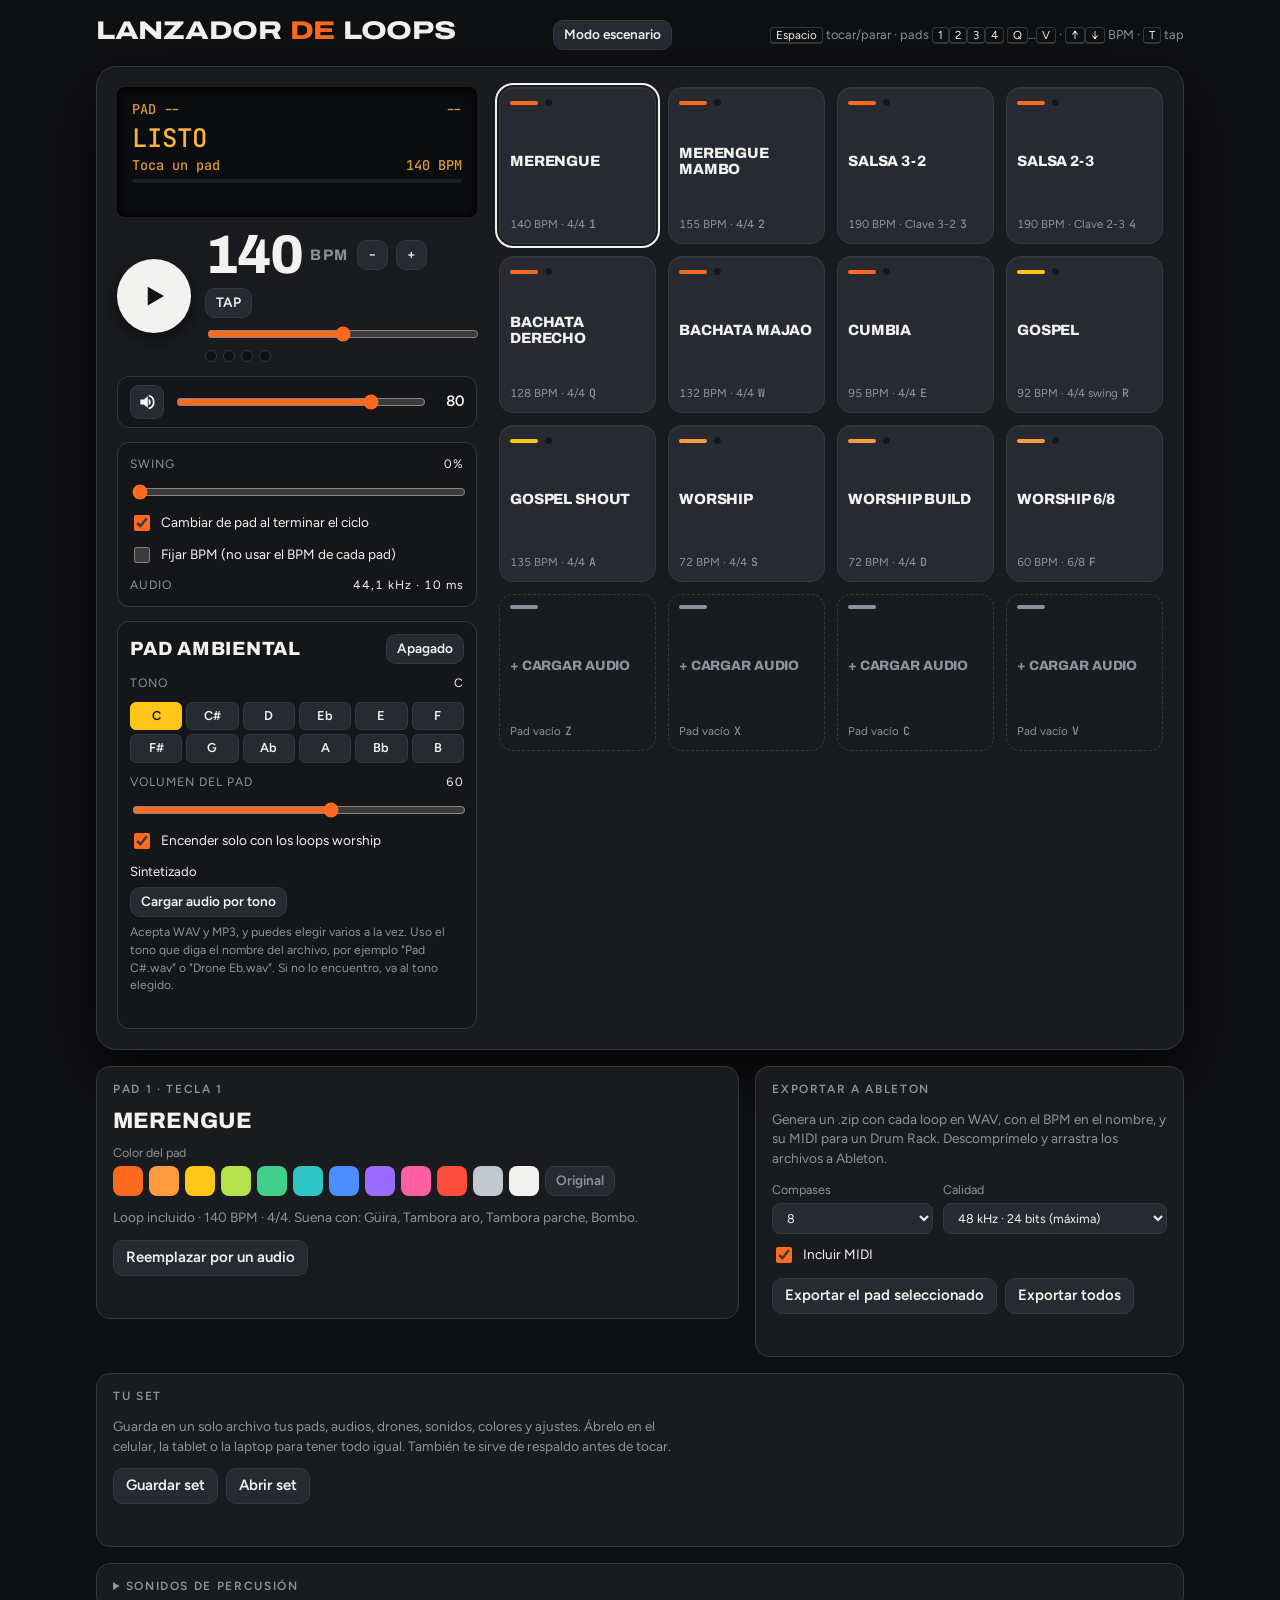
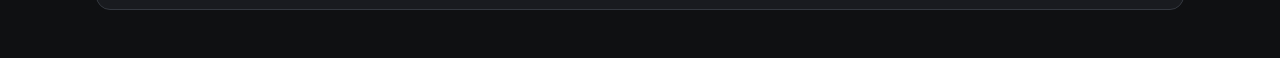
==== commit cbcc6632: "Guardar y abrir sets para llevar todo a otro dispositivo Un set es un .zip con set.json (ajustes, co" ====
--- a/docs/index.html
+++ b/docs/index.html
@@ -162,7 +162,8 @@
 .kit-row .s { font-size: .76rem; color: var(--muted); overflow: hidden; text-overflow: ellipsis; white-space: nowrap; }
 .kit-row .s.loaded { color: var(--wav); }
 .field select { background: var(--pad); border: 1px solid var(--line); border-radius: 8px; padding: 6px 10px; width: 100%; color: var(--fg); }
-.kitbox { grid-column: 1 / -1; }
+.kitbox, .setbox { grid-column: 1 / -1; }
+.confirm { display: grid; gap: 8px; padding: 10px 12px; border: 1px solid var(--orange); border-radius: 10px; font-size: .85rem; }
 .kitbox summary { cursor: pointer; font-size: .74rem; text-transform: uppercase; letter-spacing: .14em; color: var(--muted); font-weight: 600; }
 .kitbox[open] summary { margin-bottom: 4px; }
 body.stage .lower, body.stage .settings, body.stage .hint { display: none; }
@@ -267,6 +268,14 @@
       <div class="row-btns"><button class="btn" id="xOne">Exportar el pad seleccionado</button><button class="btn" id="xAll">Exportar todos</button></div>
       <div class="msg" id="xMsg"></div>
     </div>
+    <div class="panel setbox">
+      <h2>Tu set</h2>
+      <p>Guarda en un solo archivo tus pads, audios, drones, sonidos, colores y ajustes. Ábrelo en el celular, la tablet o la laptop para tener todo igual. También te sirve de respaldo antes de tocar.</p>
+      <div class="row-btns"><button class="btn" id="setSave">Guardar set</button><button class="btn" id="setOpen">Abrir set</button></div>
+      <div class="confirm" id="setConfirm" hidden><span id="setConfirmTxt"></span>
+        <div class="row-btns"><button class="btn lit" id="setApply">Reemplazar</button><button class="btn" id="setCancel">Cancelar</button></div></div>
+      <div class="msg" id="setMsg"></div>
+    </div>
     <details class="panel kitbox">
       <summary>Sonidos de percusión</summary>
       <p>Cambia cualquier instrumento sintetizado por tu propio golpe en WAV o MP3. Los loops lo usan al instante y conservan el tempo sin cambiar el tono.</p>
@@ -275,6 +284,7 @@
   </section>
   <input type="file" id="padFile" accept=".wav,.mp3,audio/wav,audio/x-wav,audio/mpeg,audio/mp3,audio/*" hidden>
   <input type="file" id="ambFile" accept=".wav,.mp3,audio/wav,audio/x-wav,audio/mpeg,audio/mp3,audio/*" multiple hidden>
+  <input type="file" id="setFile" accept=".zip,application/zip" hidden>
   <input type="file" id="kitFile" accept=".wav,.mp3,audio/wav,audio/x-wav,audio/mpeg,audio/mp3,audio/*" hidden>
 </div>
 
@@ -706,7 +716,7 @@
       st.sel = i; renderPads(); renderEdit();
       msg(`Cargado. Calculé ${pads[i].bpm} BPM por la duración; corrígelo si no coincide.`);
     } else {
-      kit[target.name] = { buffer, ...trimRegion(buffer, file.name), file: file.name };
+      kit[target.name] = { buffer, ...trimRegion(buffer, file.name), file: file.name, bytes };
       await idb.put('kit:' + target.name, { file: file.name, bytes });
       renderKit(); renderEdit(); hit(target.name, ctx.currentTime + .01, 1, true);
     }
@@ -727,7 +737,7 @@
     try {
       const bytes = await f.arrayBuffer(), buffer = await decode(bytes);
       const k = keyFromName(f.name) ?? st.key;
-      ambWav[k] = { buffer, ...trimRegion(buffer, f.name), file: f.name };
+      ambWav[k] = { buffer, ...trimRegion(buffer, f.name), file: f.name, bytes };
       await idb.put('amb:' + k, { file: f.name, bytes });
       done.push(KEY_NAMES[k]);
     } catch (e) { ambMsg(`No pude leer ${f.name}.`, true); }
@@ -743,8 +753,8 @@
       const buffer = await decode(v.bytes);
       const [kind, id] = key.split(':');
       if (kind === 'pad') pads[+id] = { wav:true, name: v.name, bpm: v.bpm, follow: v.follow !== false, buffer, ...trimRegion(buffer, v.file), bytes: v.bytes, file: v.file };
-      if (kind === 'kit') kit[id] = { buffer, ...trimRegion(buffer, v.file), file: v.file };
-      if (kind === 'amb') ambWav[+id] = { buffer, ...trimRegion(buffer, v.file), file: v.file };
+      if (kind === 'kit') kit[id] = { buffer, ...trimRegion(buffer, v.file), file: v.file, bytes: v.bytes };
+      if (kind === 'amb') ambWav[+id] = { buffer, ...trimRegion(buffer, v.file), file: v.file, bytes: v.bytes };
     } catch (e) {}
   }
   renderPads(); renderEdit(); renderKit(); renderAmb();
@@ -951,6 +961,87 @@
 }
 $('stageBtn').onclick = () => { st.stage = !st.stage; applyStage(); save(); };
 
+// ---------- Set: llevar todo a otro dispositivo ----------
+const extOf = f => ((f || '').match(/\.(\w+)$/) || [, 'wav'])[1].toLowerCase();
+function setMsg(t, err){ $('setMsg').textContent = t; $('setMsg').classList.toggle('err', !!err); }
+async function saveSet(){
+  const files = [], enc = new TextEncoder();
+  const set = { app: 'lanzador-de-loops', version: 1, saved: new Date().toISOString(),
+    ajustes: { key: st.key, quantize: st.quantize, lockBpm: st.lockBpm, vol: st.vol, ambVol: st.ambVol, ambAuto: st.ambAuto, colors: st.colors, quality: st.quality },
+    edits: {}, pads: {}, kit: {}, amb: {} };
+  pads.forEach((p, i) => {
+    if (p && p.wav && p.bytes) { const a = `audio/pad-${i + 1}.${extOf(p.file)}`; set.pads[i] = { name: p.name, bpm: p.bpm, follow: p.follow !== false, file: p.file, audio: a }; files.push({ name: a, data: new Uint8Array(p.bytes.slice(0)) }); }
+    else if (p && BUILTIN[i] && JSON.stringify(p.tracks) !== JSON.stringify(BUILTIN[i].tracks)) set.edits[i] = p.tracks;
+  });
+  for (const [k, v] of Object.entries(kit)) if (v.bytes) { const a = `audio/kit-${k}.${extOf(v.file)}`; set.kit[k] = { file: v.file, audio: a }; files.push({ name: a, data: new Uint8Array(v.bytes.slice(0)) }); }
+  for (const [k, v] of Object.entries(ambWav)) if (v.bytes) { const a = `audio/drone-${KEY_NAMES[k].replace('#', 's')}.${extOf(v.file)}`; set.amb[k] = { file: v.file, audio: a }; files.push({ name: a, data: new Uint8Array(v.bytes.slice(0)) }); }
+  files.unshift({ name: 'set.json', data: enc.encode(JSON.stringify(set, null, 1)) });
+  const name = `Set Lanzador ${new Date().toISOString().slice(0, 10)}.zip`;
+  try { await saveFile(name, makeZip(files)); setMsg(`Guardado: ${name} (${files.length - 1} audios).`); }
+  catch (e) { setMsg(e && e.code === 'declined' ? 'Guardado cancelado.' : 'No se pudo guardar en esta vista.', e && e.code !== 'declined'); }
+}
+async function readZip(buf){   // lee zips sin compresión o con deflate
+  const v = new DataView(buf), u8 = new Uint8Array(buf), out = {};
+  let e = buf.byteLength - 22; while (e >= 0 && v.getUint32(e, true) !== 0x06054b50) e--;
+  if (e < 0) throw new Error('zip');
+  let o = v.getUint32(e + 16, true);
+  for (let n = v.getUint16(e + 10, true); n > 0; n--) {
+    const method = v.getUint16(o + 10, true), size = v.getUint32(o + 20, true), nl = v.getUint16(o + 28, true), xl = v.getUint16(o + 30, true), cl = v.getUint16(o + 32, true), lo = v.getUint32(o + 42, true);
+    const name = new TextDecoder().decode(u8.subarray(o + 46, o + 46 + nl));
+    const start = lo + 30 + v.getUint16(lo + 26, true) + v.getUint16(lo + 28, true), raw = u8.slice(start, start + size);
+    out[name] = method === 0 ? raw : new Uint8Array(await new Response(new Blob([raw]).stream().pipeThrough(new DecompressionStream('deflate-raw'))).arrayBuffer());
+    o += 46 + nl + xl + cl;
+  }
+  return out;
+}
+let pendingSet = null;
+async function openSet(file){
+  try {
+    const z = await readZip(await file.arrayBuffer()), set = JSON.parse(new TextDecoder().decode(z['set.json']));
+    if (set.app !== 'lanzador-de-loops') throw new Error('set');
+    pendingSet = { set, z };
+    const n = Object.keys(set.pads).length + Object.keys(set.kit).length + Object.keys(set.amb).length;
+    $('setConfirmTxt').textContent = `Este set trae ${n} audios y sus ajustes. Va a reemplazar tus pads, sonidos y drones de este equipo.`;
+    $('setConfirm').hidden = false; setMsg('');
+  } catch (e) { setMsg('Ese archivo no es un set del Lanzador.', true); }
+}
+async function applySet(){
+  const { set, z } = pendingSet; pendingSet = null; $('setConfirm').hidden = true;
+  if (playing) stop();
+  setMsg('Cargando set…');
+  const ab = u => u.buffer.slice(u.byteOffset, u.byteOffset + u.byteLength);
+  for (const [k] of await idb.all()) await idb.del(k);
+  for (const k of Object.keys(kit)) delete kit[k];
+  for (const k of Object.keys(ambWav)) delete ambWav[k];
+  BUILTIN.forEach((b, i) => { pads[i] = b ? clone(b) : null; });
+  for (const [i, tr] of Object.entries(set.edits || {})) if (pads[i]) pads[i].tracks = tr;
+  let bad = 0;
+  for (const [i, m] of Object.entries(set.pads || {})) {
+    try { const bytes = ab(z[m.audio]), buffer = await decode(bytes);
+      pads[+i] = { wav: true, name: m.name, bpm: m.bpm, follow: m.follow !== false, buffer, ...trimRegion(buffer, m.file), bytes, file: m.file };
+      await idb.put('pad:' + i, { name: m.name, bpm: m.bpm, follow: m.follow !== false, file: m.file, bytes }); } catch (e) { bad++; }
+  }
+  for (const [k, m] of Object.entries(set.kit || {})) {
+    try { const bytes = ab(z[m.audio]), buffer = await decode(bytes);
+      kit[k] = { buffer, ...trimRegion(buffer, m.file), file: m.file, bytes }; await idb.put('kit:' + k, { file: m.file, bytes }); } catch (e) { bad++; }
+  }
+  for (const [k, m] of Object.entries(set.amb || {})) {
+    try { const bytes = ab(z[m.audio]), buffer = await decode(bytes);
+      ambWav[+k] = { buffer, ...trimRegion(buffer, m.file), file: m.file, bytes }; await idb.put('amb:' + k, { file: m.file, bytes }); } catch (e) { bad++; }
+  }
+  Object.assign(st, set.ajustes || {});
+  $('quantize').checked = st.quantize; $('lockBpm').checked = st.lockBpm; $('ambAuto').checked = st.ambAuto; $('xQuality').value = st.quality;
+  $('vol').value = st.vol; $('volOut').textContent = st.vol; $('ambVol').value = st.ambVol; $('ambVolOut').textContent = st.ambVol;
+  applyLevels(); if (ambOn) { ambStop(); ambStart(); }
+  save(); renderPads(); renderEdit(); renderKit(); renderAmb(); renderLcd();
+  setMsg(bad ? `Set cargado, pero ${bad} audios no se pudieron leer.` : 'Set cargado.', !!bad);
+}
+$('setSave').onclick = saveSet;
+$('setOpen').onclick = () => $('setFile').click();
+$('setFile').onchange = e => { const f = e.target.files[0]; e.target.value = ''; if (f) openSet(f); };
+$('setApply').onclick = applySet;
+$('setCancel').onclick = () => { pendingSet = null; $('setConfirm').hidden = true; };
+
 // ---------- Inicio ----------
 if (!pads[st.sel] && st.sel >= 12) st.sel = 0;
 $('quantize').checked = st.quantize; $('lockBpm').checked = st.lockBpm; $('ambAuto').checked = st.ambAuto;
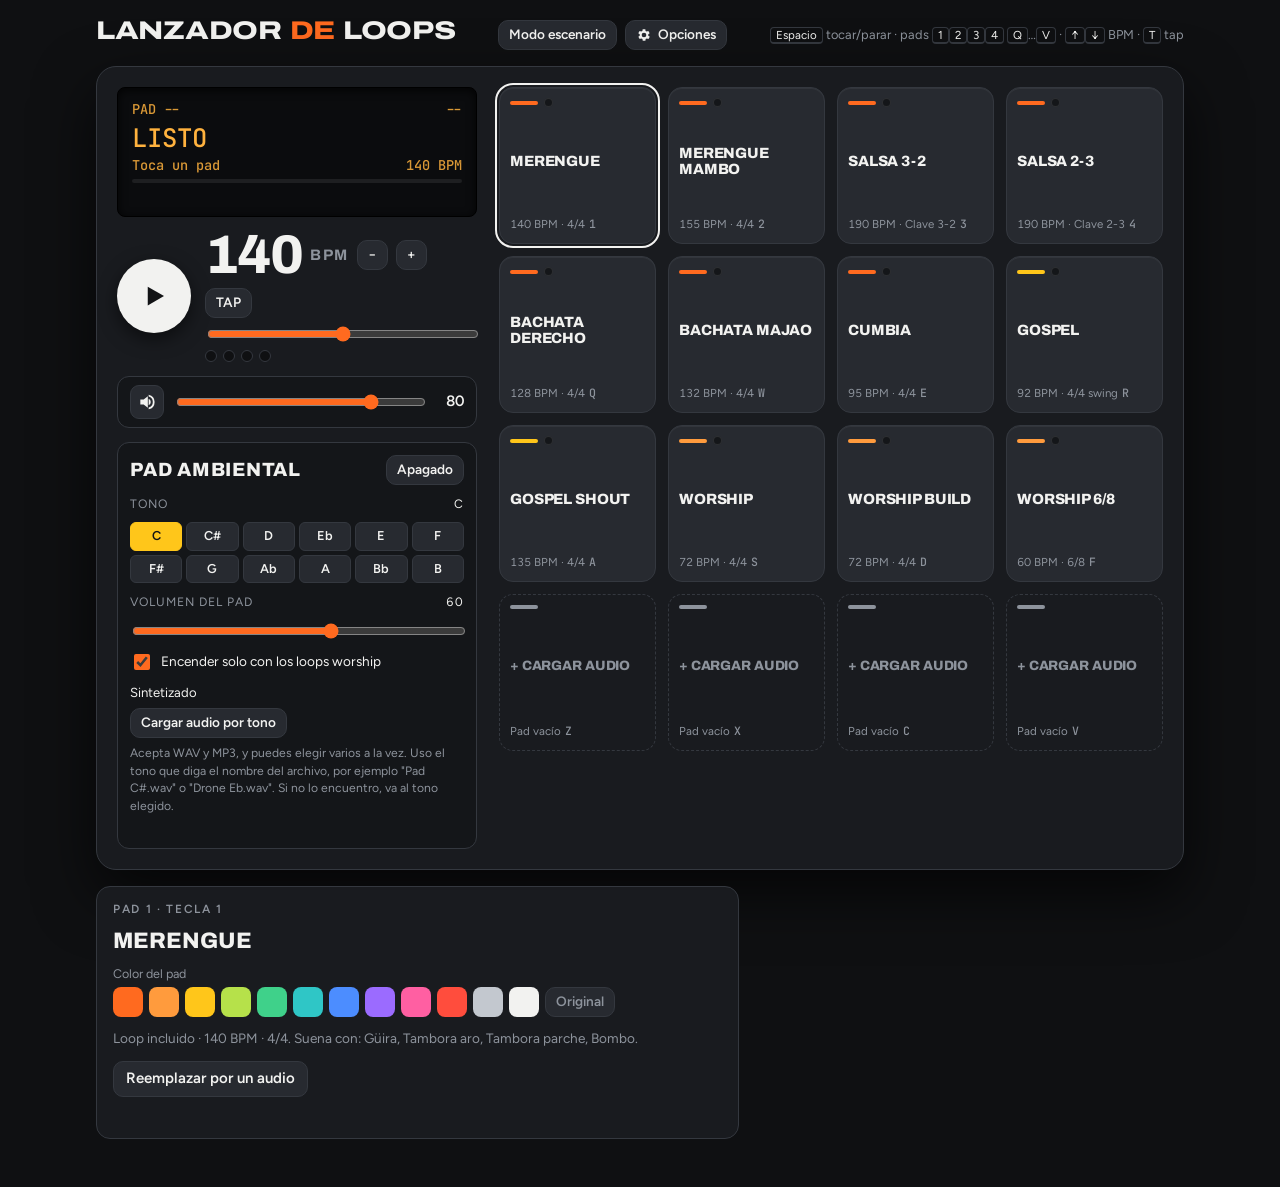
==== commit 3ce5a35f: "Menú de Opciones: agregar, compartir, exportar e importar, ajustes Co-Authored-By: Claude Opus 5.5 (" ====
--- a/docs/index.html
+++ b/docs/index.html
@@ -167,6 +167,22 @@
 .kitbox summary { cursor: pointer; font-size: .74rem; text-transform: uppercase; letter-spacing: .14em; color: var(--muted); font-weight: 600; }
 .kitbox[open] summary { margin-bottom: 4px; }
 body.stage .lower, body.stage .settings, body.stage .hint { display: none; }
+.top-btns { display: flex; gap: 8px; }
+#optsBtn { display: inline-flex; align-items: center; gap: 6px; }
+#optsBtn svg { width: 16px; height: 16px; }
+dialog.opts { background: var(--body); color: var(--fg); border: 1px solid var(--line); border-radius: 18px; padding: 0; width: min(620px, calc(100% - 24px)); max-height: calc(100dvh - 32px); box-shadow: 0 30px 80px #000c; }
+dialog.opts::backdrop { background: #000a; }
+.opts-head { position: sticky; top: 0; z-index: 2; display: flex; justify-content: space-between; align-items: center; gap: 10px; padding: 14px 16px; background: var(--body); border-bottom: 1px solid var(--line); }
+.opts-head h2 { font-family: var(--display); font-weight: 800; font-size: 1.3rem; text-transform: uppercase; margin: 0; letter-spacing: .02em; }
+.opts-tabs { display: flex; gap: 6px; flex-wrap: wrap; padding: 10px 16px 0; }
+.opts-tabs button { background: transparent; border: 1px solid var(--line); border-radius: 999px; padding: 4px 12px; font-weight: 600; font-size: .85rem; color: var(--muted); }
+.opts-tabs button.on { background: var(--orange); border-color: var(--orange); color: var(--on); }
+.opts-body { display: grid; gap: 12px; padding: 12px 16px 18px; }
+.opts-body .panel { background: var(--body-2); }
+.opts-body .knobs { background: var(--body-2); }
+.opts-body [data-tab][hidden] { display: none; }
+.danger-btn { border-color: var(--danger); color: var(--danger); }
+@media (max-width: 560px) { dialog.opts { width: 100%; max-width: 100%; max-height: 100dvh; height: 100dvh; border-radius: 0; margin: 0; } }
 body.stage .pad.empty { visibility: hidden; }
 #stageBtn.lit { background: var(--orange); border-color: var(--orange); color: var(--on); }
 .swatches { display: flex; flex-wrap: wrap; gap: 6px; align-items: center; }
@@ -194,7 +210,7 @@
 <div class="wrap">
   <header class="top">
     <h1>Lanzador <span>de</span> Loops</h1>
-    <button class="btn small" id="stageBtn">Modo escenario</button>
+    <div class="top-btns"><button class="btn small" id="stageBtn">Modo escenario</button><button class="btn small" id="optsBtn" aria-haspopup="dialog"><svg viewBox="0 0 24 24" fill="currentColor" aria-hidden="true"><path d="M19.4 13a7.6 7.6 0 0 0 0-2l2.1-1.6-2-3.5-2.5 1a7.4 7.4 0 0 0-1.7-1L15 3.3h-4l-.4 2.6a7.4 7.4 0 0 0-1.7 1l-2.5-1-2 3.5L6.6 11a7.6 7.6 0 0 0 0 2l-2.1 1.6 2 3.5 2.5-1a7.4 7.4 0 0 0 1.7 1l.4 2.6h4l.4-2.6a7.4 7.4 0 0 0 1.7-1l2.5 1 2-3.5zM13 15.5a3.5 3.5 0 1 1 0-7 3.5 3.5 0 0 1 0 7z" transform="translate(-1 0)"/></svg>Opciones</button></div>
     <div class="hint"><kbd>Espacio</kbd> tocar/parar · pads <kbd>1</kbd><kbd>2</kbd><kbd>3</kbd><kbd>4</kbd> <kbd>Q</kbd>…<kbd>V</kbd> · <kbd>↑</kbd><kbd>↓</kbd> BPM · <kbd>T</kbd> tap</div>
   </header>
 
@@ -229,13 +245,6 @@
         <output id="volOut">80</output>
       </div>
 
-      <div class="knobs settings">
-        <label class="sl" for="swing"><span>Swing</span><output id="swingOut">0%</output></label>
-        <input type="range" id="swing" min="50" max="75" value="50">
-        <label class="check"><input type="checkbox" id="quantize" checked> Cambiar de pad al terminar el ciclo</label>
-        <label class="check"><input type="checkbox" id="lockBpm"> Fijar BPM (no usar el BPM de cada pad)</label>
-        <div class="lbl"><span>Audio</span><output id="audioInfo">--</output></div>
-      </div>
 
       <div class="knobs">
         <div class="amb-head"><span class="t">Pad ambiental</span><button class="btn small" id="ambBtn">Apagado</button></div>
@@ -257,7 +266,57 @@
 
   <section class="lower">
     <div class="panel" id="editPanel" aria-live="polite"></div>
-    <div class="panel">
+  </section>
+
+  <dialog class="opts" id="opts" aria-labelledby="optsTitle">
+    <div class="opts-head"><h2 id="optsTitle">Opciones</h2><button class="btn small" id="optsClose">Cerrar</button></div>
+    <div class="opts-tabs" id="optsTabs" role="tablist">
+      <button data-go="agregar" class="on">Agregar</button><button data-go="compartir">Compartir</button><button data-go="archivo">Exportar e importar</button><button data-go="ajustes">Ajustes</button>
+    </div>
+    <div class="opts-body">
+      <div data-tab="agregar">
+        <div class="panel">
+          <h2>Agregar loops</h2>
+          <p>Elige uno o varios WAV o MP3. Van a los pads libres en orden; para cambiar un loop que ya está, tócalo y usa "Reemplazar audio".</p>
+          <div class="row-btns"><button class="btn" id="addLoops">Agregar loops</button><button class="btn" id="addDrones">Agregar drones por tono</button></div>
+          <div class="msg" id="addMsg"></div>
+        </div>
+      </div>
+      <div data-tab="agregar">
+        <div class="panel">
+      <h2>Sonidos de percusión</h2>
+      <p>Cambia cualquier instrumento sintetizado por tu propio golpe en WAV o MP3. Los loops lo usan al instante y conservan el tempo sin cambiar el tono.</p>
+      <div class="kit" id="kit"></div>
+    </div>
+      </div>
+      <div data-tab="compartir" hidden>
+        <div class="panel">
+          <h2>Compartir tu set</h2>
+          <p>Manda tus pads, audios, drones y colores por WhatsApp, Drive o correo. Quien lo reciba lo abre con "Abrir set".</p>
+          <div class="row-btns"><button class="btn" id="shareSet">Compartir set</button></div>
+          <div class="msg" id="shareMsg"></div>
+        </div>
+      </div>
+      <div data-tab="compartir" hidden>
+        <div class="panel">
+          <h2>Compartir la app</h2>
+          <p>Pasa el enlace a la banda para que la instalen en su celular.</p>
+          <div class="row-btns"><button class="btn" id="shareApp">Compartir enlace</button></div>
+          <div class="msg" id="shareAppMsg"></div>
+        </div>
+      </div>
+      <div data-tab="archivo" hidden>
+        <div class="panel setbox">
+      <h2>Guardar y abrir tu set</h2>
+      <p>Guarda en un solo archivo tus pads, audios, drones, sonidos, colores y ajustes. Ábrelo en el celular, la tablet o la laptop para tener todo igual. También te sirve de respaldo antes de tocar.</p>
+      <div class="row-btns"><button class="btn" id="setSave">Guardar set</button><button class="btn" id="setOpen">Abrir set</button></div>
+      <div class="confirm" id="setConfirm" hidden><span id="setConfirmTxt"></span>
+        <div class="row-btns"><button class="btn lit" id="setApply">Reemplazar</button><button class="btn" id="setCancel">Cancelar</button></div></div>
+      <div class="msg" id="setMsg"></div>
+    </div>
+      </div>
+      <div data-tab="archivo" hidden>
+        <div class="panel">
       <h2>Exportar a Ableton</h2>
       <p>Genera un .zip con cada loop en WAV, con el BPM en el nombre, y su MIDI para un Drum Rack. Descomprímelo y arrastra los archivos a Ableton.</p>
       <div class="fields" style="grid-template-columns: 1fr 1.4fr">
@@ -268,21 +327,30 @@
       <div class="row-btns"><button class="btn" id="xOne">Exportar el pad seleccionado</button><button class="btn" id="xAll">Exportar todos</button></div>
       <div class="msg" id="xMsg"></div>
     </div>
-    <div class="panel setbox">
-      <h2>Tu set</h2>
-      <p>Guarda en un solo archivo tus pads, audios, drones, sonidos, colores y ajustes. Ábrelo en el celular, la tablet o la laptop para tener todo igual. También te sirve de respaldo antes de tocar.</p>
-      <div class="row-btns"><button class="btn" id="setSave">Guardar set</button><button class="btn" id="setOpen">Abrir set</button></div>
-      <div class="confirm" id="setConfirm" hidden><span id="setConfirmTxt"></span>
-        <div class="row-btns"><button class="btn lit" id="setApply">Reemplazar</button><button class="btn" id="setCancel">Cancelar</button></div></div>
-      <div class="msg" id="setMsg"></div>
+      </div>
+      <div data-tab="ajustes" hidden>
+        <div class="knobs">
+        <label class="sl" for="swing"><span>Swing</span><output id="swingOut">0%</output></label>
+        <input type="range" id="swing" min="50" max="75" value="50">
+        <label class="check"><input type="checkbox" id="quantize" checked> Cambiar de pad al terminar el ciclo</label>
+        <label class="check"><input type="checkbox" id="lockBpm"> Fijar BPM (no usar el BPM de cada pad)</label>
+        <div class="lbl"><span>Audio</span><output id="audioInfo">--</output></div>
+      </div>
+      </div>
+      <div data-tab="ajustes" hidden>
+        <div class="panel">
+          <h2>Empezar de cero</h2>
+          <p>Borra tus audios, drones, sonidos y colores de este equipo y vuelve a los loops originales. Guarda tu set antes si lo quieres conservar.</p>
+          <div class="row-btns"><button class="btn danger-btn" id="resetAll">Borrar todo</button></div>
+          <div class="confirm" id="resetConfirm" hidden><span>¿Seguro? Esto no se puede deshacer.</span>
+            <div class="row-btns"><button class="btn lit" id="resetYes">Sí, borrar</button><button class="btn" id="resetNo">Cancelar</button></div></div>
+          <div class="msg" id="resetMsg"></div>
+        </div>
+      </div>
     </div>
-    <details class="panel kitbox">
-      <summary>Sonidos de percusión</summary>
-      <p>Cambia cualquier instrumento sintetizado por tu propio golpe en WAV o MP3. Los loops lo usan al instante y conservan el tempo sin cambiar el tono.</p>
-      <div class="kit" id="kit"></div>
-    </details>
-  </section>
+  </dialog>
   <input type="file" id="padFile" accept=".wav,.mp3,audio/wav,audio/x-wav,audio/mpeg,audio/mp3,audio/*" hidden>
+  <input type="file" id="addFile" accept=".wav,.mp3,audio/wav,audio/x-wav,audio/mpeg,audio/mp3,audio/*" multiple hidden>
   <input type="file" id="ambFile" accept=".wav,.mp3,audio/wav,audio/x-wav,audio/mpeg,audio/mp3,audio/*" multiple hidden>
   <input type="file" id="setFile" accept=".zip,application/zip" hidden>
   <input type="file" id="kitFile" accept=".wav,.mp3,audio/wav,audio/x-wav,audio/mpeg,audio/mp3,audio/*" hidden>
@@ -742,7 +810,7 @@
       done.push(KEY_NAMES[k]);
     } catch (e) { ambMsg(`No pude leer ${f.name}.`, true); }
   }
-  if (done.length) ambMsg(`Cargado en: ${done.join(', ')}.`);
+  if (done.length) { ambMsg(`Cargado en: ${done.join(', ')}.`); note('addMsg', `Drones cargados en: ${done.join(', ')}.`); }
   if (ambOn) { ambStop(); ambStart(); }
   renderAmb();
 }
@@ -838,7 +906,7 @@
 });
 document.addEventListener('keydown', e => {
   if (e.target.matches('input:not([type=range]):not([type=checkbox]), textarea')) return;
-  if (e.repeat) return;
+  if (e.repeat || $('opts').open) return;
   const k = e.key.toUpperCase(), idx = PAD_KEYS.indexOf(k);
   if (e.code === 'Space') { e.preventDefault(); playing ? stop() : pressPad(pads[st.sel] ? st.sel : 0); }
   else if (idx >= 0 && !e.metaKey && !e.ctrlKey && !e.altKey) { e.preventDefault(); pressPad(idx); }
@@ -964,7 +1032,7 @@
 // ---------- Set: llevar todo a otro dispositivo ----------
 const extOf = f => ((f || '').match(/\.(\w+)$/) || [, 'wav'])[1].toLowerCase();
 function setMsg(t, err){ $('setMsg').textContent = t; $('setMsg').classList.toggle('err', !!err); }
-async function saveSet(){
+function buildSet(){
   const files = [], enc = new TextEncoder();
   const set = { app: 'lanzador-de-loops', version: 1, saved: new Date().toISOString(),
     ajustes: { key: st.key, quantize: st.quantize, lockBpm: st.lockBpm, vol: st.vol, ambVol: st.ambVol, ambAuto: st.ambAuto, colors: st.colors, quality: st.quality },
@@ -976,8 +1044,11 @@
   for (const [k, v] of Object.entries(kit)) if (v.bytes) { const a = `audio/kit-${k}.${extOf(v.file)}`; set.kit[k] = { file: v.file, audio: a }; files.push({ name: a, data: new Uint8Array(v.bytes.slice(0)) }); }
   for (const [k, v] of Object.entries(ambWav)) if (v.bytes) { const a = `audio/drone-${KEY_NAMES[k].replace('#', 's')}.${extOf(v.file)}`; set.amb[k] = { file: v.file, audio: a }; files.push({ name: a, data: new Uint8Array(v.bytes.slice(0)) }); }
   files.unshift({ name: 'set.json', data: enc.encode(JSON.stringify(set, null, 1)) });
-  const name = `Set Lanzador ${new Date().toISOString().slice(0, 10)}.zip`;
-  try { await saveFile(name, makeZip(files)); setMsg(`Guardado: ${name} (${files.length - 1} audios).`); }
+  return { name: `Set Lanzador ${new Date().toISOString().slice(0, 10)}.zip`, blob: makeZip(files), files };
+}
+async function saveSet(){
+  const { name, blob, files } = buildSet();
+  try { await saveFile(name, blob); setMsg(`Guardado: ${name} (${files.length - 1} audios).`); }
   catch (e) { setMsg(e && e.code === 'declined' ? 'Guardado cancelado.' : 'No se pudo guardar en esta vista.', e && e.code !== 'declined'); }
 }
 async function readZip(buf){   // lee zips sin compresión o con deflate
@@ -1042,6 +1113,60 @@
 $('setApply').onclick = applySet;
 $('setCancel').onclick = () => { pendingSet = null; $('setConfirm').hidden = true; };
 
+// ---------- Opciones ----------
+const APP_URL = 'https://ciroas89.github.io/lanzador-de-loops/';
+function note(id, t, err){ $(id).textContent = t; $(id).classList.toggle('err', !!err); }
+function showTab(t){
+  for (const b of $('optsTabs').children) b.classList.toggle('on', b.dataset.go === t);
+  for (const d of document.querySelectorAll('#opts [data-tab]')) d.hidden = d.dataset.tab !== t;
+}
+$('optsBtn').onclick = () => { $('opts').showModal(); };
+$('optsClose').onclick = () => $('opts').close();
+$('opts').addEventListener('click', e => { if (e.target === $('opts')) $('opts').close(); });
+$('optsTabs').onclick = e => { const b = e.target.closest('[data-go]'); if (b) showTab(b.dataset.go); };
+$('addLoops').onclick = () => $('addFile').click();
+$('addDrones').onclick = () => $('ambFile').click();
+$('addFile').onchange = async e => {
+  const fs = [...e.target.files]; e.target.value = '';
+  const free = pads.map((p, i) => p ? -1 : i).filter(i => i >= 0);
+  if (!free.length) { note('addMsg', 'No quedan pads libres. Toca un pad y usa "Reemplazar audio".', true); return; }
+  const use = fs.slice(0, free.length), done = [];
+  for (let k = 0; k < use.length; k++) { await onFile(use[k], { kind:'pad', i: free[k] }); if (pads[free[k]]) done.push(PAD_KEYS[free[k]] ? `${pads[free[k]].name} (${PAD_KEYS[free[k]]})` : pads[free[k]].name); }
+  const left = fs.length - use.length;
+  note('addMsg', (done.length ? `Agregado: ${done.join(', ')}.` : 'No pude leer esos archivos.') + (left ? ` ${left} no entraron porque no hay más pads libres.` : ''), !done.length || left > 0);
+};
+async function shareFile(name, blob){
+  const file = new File([blob], name, { type: 'application/zip' });
+  if (navigator.canShare && navigator.canShare({ files: [file] })) { await navigator.share({ files: [file], title: name }); return true; }
+  await saveFile(name, blob); return false;
+}
+$('shareSet').onclick = async () => {
+  const { name, blob } = buildSet();
+  try { const shared = await shareFile(name, blob);
+    note('shareMsg', shared ? 'Listo, set compartido.' : `Este navegador no comparte archivos directo, así que lo descargué (${name}). Mándalo desde tus descargas.`); }
+  catch (e) { note('shareMsg', e && (e.name === 'AbortError' || e.code === 'declined') ? 'Cancelado.' : 'No se pudo compartir desde esta vista.', !(e && (e.name === 'AbortError' || e.code === 'declined'))); }
+};
+$('shareApp').onclick = async () => {
+  try {
+    if (navigator.share) { await navigator.share({ title: 'Lanzador de Loops', text: 'Lanzador de loops para la banda', url: APP_URL }); note('shareAppMsg', 'Enlace compartido.'); return; }
+    await navigator.clipboard.writeText(APP_URL); note('shareAppMsg', 'Enlace copiado: ' + APP_URL);
+  } catch (e) { note('shareAppMsg', e && e.name === 'AbortError' ? 'Cancelado.' : 'Copia este enlace: ' + APP_URL, false); }
+};
+$('resetAll').onclick = () => { $('resetConfirm').hidden = false; note('resetMsg', ''); };
+$('resetNo').onclick = () => { $('resetConfirm').hidden = true; };
+$('resetYes').onclick = async () => {
+  $('resetConfirm').hidden = true;
+  if (playing) stop();
+  for (const [k] of await idb.all()) await idb.del(k);
+  for (const k of Object.keys(kit)) delete kit[k];
+  for (const k of Object.keys(ambWav)) delete ambWav[k];
+  BUILTIN.forEach((b, i) => { pads[i] = b ? clone(b) : null; });
+  st.colors = {}; st.sel = 0;
+  if (ambOn) { ambStop(); ambStart(); }
+  save(); renderPads(); renderEdit(); renderKit(); renderAmb(); renderLcd();
+  note('resetMsg', 'Listo, la app volvió a los loops originales.');
+};
+
 // ---------- Inicio ----------
 if (!pads[st.sel] && st.sel >= 12) st.sel = 0;
 $('quantize').checked = st.quantize; $('lockBpm').checked = st.lockBpm; $('ambAuto').checked = st.ambAuto;
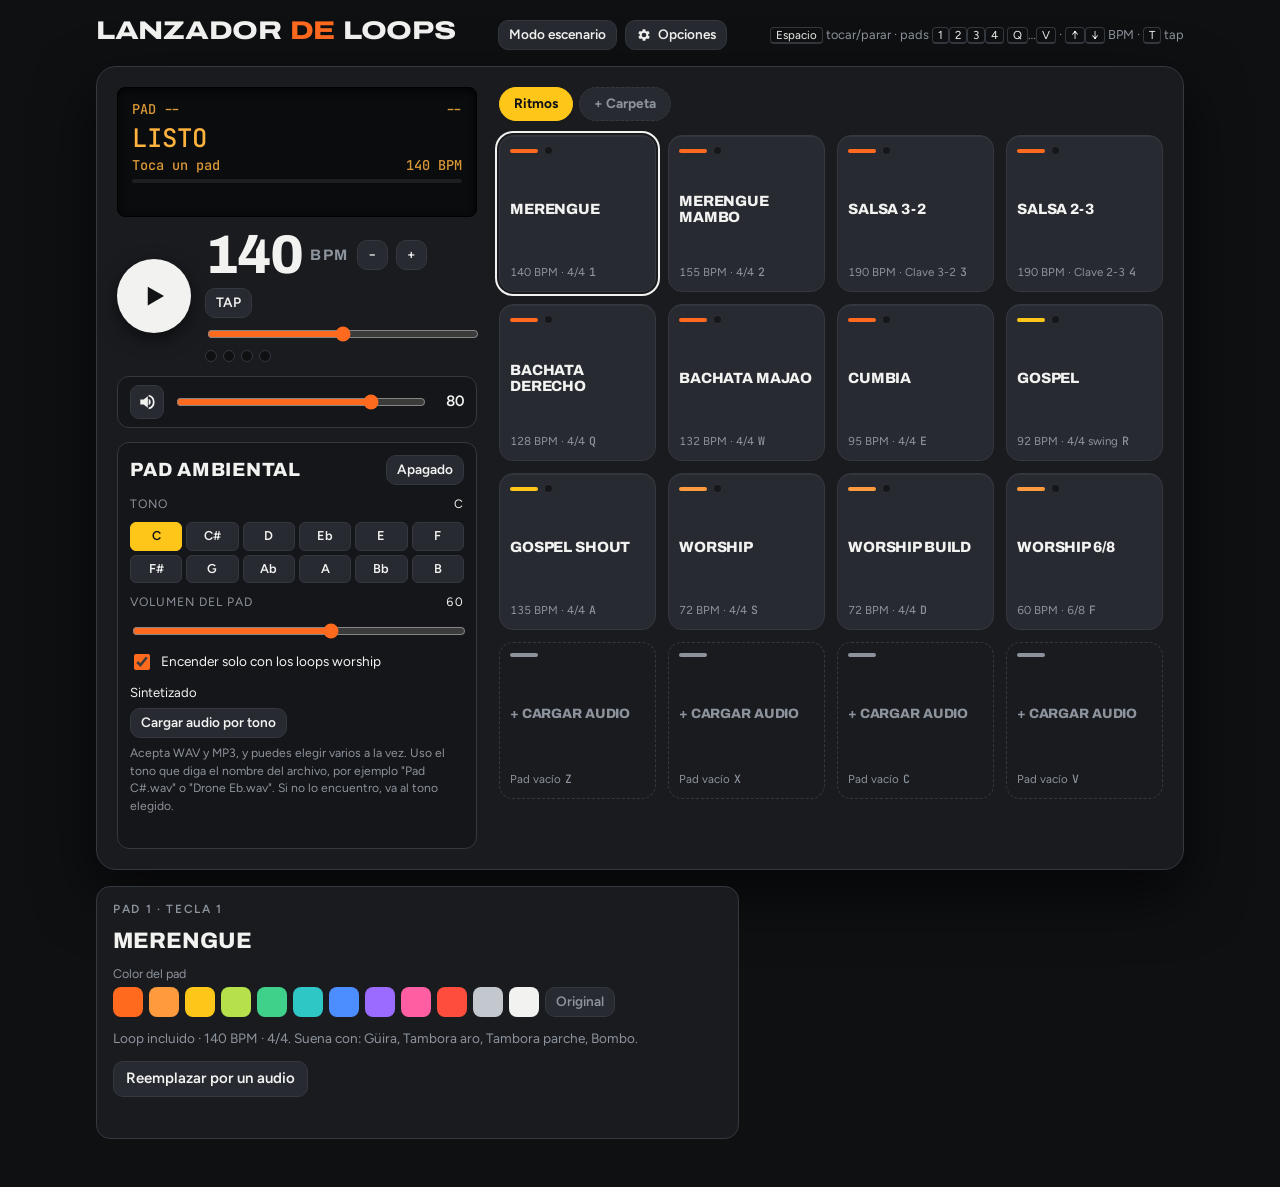
==== commit 9700e141: "Carpetas de pads y abrir el set desde cualquier archivo Co-Authored-By: Claude Opus 5.5 (1M context)" ====
--- a/docs/index.html
+++ b/docs/index.html
@@ -101,6 +101,16 @@
 #ambBtn.lit { background: var(--worship); border-color: var(--worship); color: var(--on); }
 
 /* Pads */
+.padcol { display: grid; gap: 12px; align-content: start; min-width: 0; }
+.folders { display: flex; gap: 6px; overflow-x: auto; padding-bottom: 2px; scrollbar-width: none; }
+.folders::-webkit-scrollbar { display: none; }
+.fchip { flex: none; background: var(--pad); border: 1px solid var(--line); border-radius: 999px; padding: 5px 14px; font-weight: 700; font-size: .85rem; color: var(--muted); display: inline-flex; align-items: center; gap: 6px; min-height: 34px; }
+.fchip.on { background: var(--yellow); border-color: var(--yellow); color: var(--on); }
+.fchip .dot { width: 7px; height: 7px; border-radius: 50%; background: var(--orange); box-shadow: 0 0 8px var(--orange); }
+.fchip.add { border-style: dashed; }
+body.stage .fchip.add { display: none; }
+.frow { display: grid; grid-template-columns: minmax(0, 1fr) auto; gap: 8px; align-items: center; }
+.frow input { background: var(--pad); border: 1px solid var(--line); border-radius: 8px; padding: 6px 10px; width: 100%; color: var(--fg); }
 .padgrid { display: grid; grid-template-columns: repeat(4, minmax(0, 1fr)); gap: 12px; align-content: start; }
 .pad { --c: var(--muted); aspect-ratio: 1; max-width: 100%; border-radius: 14px; border: 1px solid var(--line); background: var(--pad); box-shadow: inset 0 1px 0 #ffffff0d; text-align: left; padding: 10px; display: flex; flex-direction: column; justify-content: space-between; position: relative; transition: background .08s, box-shadow .08s; min-width: 0; touch-action: manipulation; user-select: none; -webkit-user-select: none; }
 .pad:active { transform: scale(.97); }
@@ -194,7 +204,7 @@
 @media (max-width: 860px) {
   .device { grid-template-columns: 1fr; padding: 14px; }
   .side { display: contents; }
-  .lcd { order: 1; } .transport { order: 2; } .padgrid { order: 3; } .volume { order: 4; } .knobs { order: 5; }
+  .lcd { order: 1; } .transport { order: 2; } .padcol { order: 3; } .volume { order: 4; } .knobs { order: 5; }
   .lower { grid-template-columns: 1fr; }
 }
 @media (max-width: 480px) {
@@ -260,7 +270,10 @@
       </div>
     </div>
 
-    <div class="padgrid" id="pads">
+    <div class="padcol">
+      <div class="folders" id="folders" aria-label="Carpetas de pads"></div>
+      <div class="padgrid" id="pads">
+      </div>
     </div>
   </section>
 
@@ -276,8 +289,17 @@
     <div class="opts-body">
       <div data-tab="agregar">
         <div class="panel">
+          <h2>Carpetas</h2>
+          <p>Cada carpeta tiene sus 16 pads, por ejemplo una por canción o por servicio. Cámbialas tocando su nombre arriba de los pads o con las flechas ← →.</p>
+          <div class="kit" id="folderList"></div>
+          <div class="row-btns"><button class="btn" id="folderNew">Nueva carpeta</button></div>
+          <div class="msg" id="folderMsg"></div>
+        </div>
+      </div>
+      <div data-tab="agregar">
+        <div class="panel">
           <h2>Agregar loops</h2>
-          <p>Elige uno o varios WAV o MP3. Van a los pads libres en orden; para cambiar un loop que ya está, tócalo y usa "Reemplazar audio".</p>
+          <p>Elige uno o varios WAV o MP3. Van a los pads libres de la carpeta abierta, en orden; para cambiar un loop que ya está, tócalo y usa "Reemplazar audio".</p>
           <div class="row-btns"><button class="btn" id="addLoops">Agregar loops</button><button class="btn" id="addDrones">Agregar drones por tono</button></div>
           <div class="msg" id="addMsg"></div>
         </div>
@@ -308,7 +330,8 @@
       <div data-tab="archivo" hidden>
         <div class="panel setbox">
       <h2>Guardar y abrir tu set</h2>
-      <p>Guarda en un solo archivo tus pads, audios, drones, sonidos, colores y ajustes. Ábrelo en el celular, la tablet o la laptop para tener todo igual. También te sirve de respaldo antes de tocar.</p>
+      <p>Guarda en un solo archivo .lanzador tus carpetas, pads, audios, drones, sonidos, colores y ajustes. Ábrelo en el celular, la tablet o la laptop para tener todo igual. También te sirve de respaldo antes de tocar.</p>
+      <p>Para abrirlo, toca "Abrir set" y elige el archivo .lanzador (o un .zip de una versión anterior). Si el celular lo descomprimió y ves un set.json, elige el set.json junto con sus audios.</p>
       <div class="row-btns"><button class="btn" id="setSave">Guardar set</button><button class="btn" id="setOpen">Abrir set</button></div>
       <div class="confirm" id="setConfirm" hidden><span id="setConfirmTxt"></span>
         <div class="row-btns"><button class="btn lit" id="setApply">Reemplazar</button><button class="btn" id="setCancel">Cancelar</button></div></div>
@@ -352,7 +375,7 @@
   <input type="file" id="padFile" accept=".wav,.mp3,audio/wav,audio/x-wav,audio/mpeg,audio/mp3,audio/*" hidden>
   <input type="file" id="addFile" accept=".wav,.mp3,audio/wav,audio/x-wav,audio/mpeg,audio/mp3,audio/*" multiple hidden>
   <input type="file" id="ambFile" accept=".wav,.mp3,audio/wav,audio/x-wav,audio/mpeg,audio/mp3,audio/*" multiple hidden>
-  <input type="file" id="setFile" accept=".zip,application/zip" hidden>
+  <input type="file" id="setFile" multiple hidden>
   <input type="file" id="kitFile" accept=".wav,.mp3,audio/wav,audio/x-wav,audio/mpeg,audio/mp3,audio/*" hidden>
 </div>
 
@@ -395,19 +418,23 @@
 const clone = o => JSON.parse(JSON.stringify(o));
 
 // ---------- Estado ----------
-const pads = BUILTIN.map(p => p && clone(p));
-const st = { bpm:140, key:0, swing:50, quantize:true, lockBpm:false, vol:80, ambVol:60, ambAuto:true, sel:0, stage:false, colors:{}, quality:'hi' };
+let pads = BUILTIN.map(p => p && clone(p));
+const emptyPads = () => Array(16).fill(null);
+const folders = [{ name: 'Ritmos', pads }];
+const st = { bpm:140, key:0, swing:50, quantize:true, lockBpm:false, vol:80, ambVol:60, ambAuto:true, sel:0, stage:false, colors:{}, quality:'hi', folder:0 };
 const LS = 'lanzador.v2';
 try {
   const s = JSON.parse(localStorage.getItem(LS) || '{}');
   for (const k of ['key','quantize','lockBpm','vol','ambVol','ambAuto','sel','stage','colors','quality']) if (k in s) st[k] = s[k];
   if (s.edits) for (const [i, tr] of Object.entries(s.edits)) if (pads[i] && !pads[i].wav) pads[i].tracks = tr;
+  if (Array.isArray(s.folders)) s.folders.forEach((n, f) => { if (f === 0) folders[0].name = n; else folders[f] = { name: n, pads: emptyPads() }; });
+  if (folders[s.folder]) st.folder = s.folder;
 } catch (e) {}
 function save(){
   try {
     const edits = {};
-    pads.forEach((p, i) => { if (p && !p.wav && BUILTIN[i] && JSON.stringify(p.tracks) !== JSON.stringify(BUILTIN[i].tracks)) edits[i] = p.tracks; });
-    localStorage.setItem(LS, JSON.stringify({ key:st.key, quantize:st.quantize, lockBpm:st.lockBpm, vol:st.vol, ambVol:st.ambVol, ambAuto:st.ambAuto, sel:st.sel, stage:st.stage, colors:st.colors, quality:st.quality, edits }));
+    folders[0].pads.forEach((p, i) => { if (p && !p.wav && BUILTIN[i] && JSON.stringify(p.tracks) !== JSON.stringify(BUILTIN[i].tracks)) edits[i] = p.tracks; });
+    localStorage.setItem(LS, JSON.stringify({ key:st.key, quantize:st.quantize, lockBpm:st.lockBpm, vol:st.vol, ambVol:st.ambVol, ambAuto:st.ambAuto, sel:st.sel, stage:st.stage, colors:st.colors, quality:st.quality, edits, folder:st.folder, folders: folders.map(f => f.name) }));
   } catch (e) {}
 }
 
@@ -538,6 +565,11 @@
 
 // ---------- Secuenciador ----------
 let playing = false, cur = null, pending = null, timer = null;
+let curF = 0, pendF = 0;   // carpeta del pad que suena y del que espera
+const CP = () => folders[curF].pads[cur];
+const pk = (f, i) => f ? `pad:${f}-${i}` : 'pad:' + i;   // clave en IndexedDB
+const ck = i => st.folder ? `${st.folder}-${i}` : String(i);   // clave de color
+const isCur = i => cur === i && curF === st.folder;
 let nextTime = 0, step = 0, bar = 0;               // patrón
 let wsrc = null, wT0 = 0, wPos0 = 0, wRate = 1, switchAt = null;   // loop WAV
 const vq = [];  // cola visual de pasos
@@ -546,15 +578,15 @@
 function wavRateFor(p){ return p.follow === false ? 1 : st.bpm / p.bpm; }
 function wavPos(t){ return wPos0 + (t - wT0) * wRate; }
 function wavBoundary(){
-  const now = ctx.currentTime, d = loopLen(pads[cur]);
+  const now = ctx.currentTime, d = loopLen(CP());
   let rem = (d - (wavPos(now) % d)) / wRate;
   if (rem < .04) rem += d / wRate;
   return now + rem;
 }
 function stopWav(t){ if (wsrc) { try { wsrc.stop(t); } catch (e) {} wsrc = null; } }
 
-function beginPad(i, t){
-  cur = i; const p = pads[i];
+function beginPad(i, t, f = st.folder){
+  cur = i; curF = f; const p = folders[f].pads[i];
   if (!st.lockBpm && p.follow !== false) setBpm(p.bpm, true);
   st.swing = p.wav ? 50 : (p.swing || 50); $('swing').value = st.swing; showSwing();
   if (p.wav) {
@@ -573,11 +605,11 @@
   const horizon = ctx.currentTime + .12;
   let guard = 0;
   while (playing && guard++ < 64) {
-    const p = pads[cur];
+    const p = CP();
     if (p.wav) {
       if (pending !== null && switchAt === null) switchAt = wavBoundary();
       if (switchAt !== null && switchAt < horizon) {
-        const t = switchAt, n = pending; switchAt = null; pending = null; stopWav(t); beginPad(n, t); continue;
+        const t = switchAt, n = pending, nf = pendF; switchAt = null; pending = null; stopWav(t); beginPad(n, t, nf); continue;
       }
       return;
     }
@@ -591,7 +623,7 @@
     nextTime += sd; step++;
     if (step >= lenOf(p)) {
       step = 0; bar++;
-      if (pending !== null) { const n = pending; pending = null; beginPad(n, nextTime); }
+      if (pending !== null) { const n = pending, nf = pendF; pending = null; beginPad(n, nextTime, nf); }
     }
   }
 }
@@ -618,11 +650,11 @@
   if (!p && st.stage) return;
   if (!p) { renderPads(); renderEdit(); loadTarget = { kind:'pad', i }; $('padFile').click(); return; }
   if (!playing) { start(i); renderEdit(); return; }
-  if (i === cur) { if (pending !== null) { pending = null; switchAt = null; renderPads(); renderLcd(); } else stop(); renderEdit(); return; }
-  if (st.quantize) { pending = i; switchAt = null; }
+  if (isCur(i)) { if (pending !== null) { pending = null; switchAt = null; renderPads(); renderLcd(); } else stop(); renderEdit(); return; }
+  if (st.quantize) { pending = i; pendF = st.folder; switchAt = null; }
   else {
     const t = ctx.currentTime + .03;
-    if (pads[cur].wav) stopWav(t);
+    if (CP().wav) stopWav(t);
     beginPad(i, t);
   }
   renderPads(); renderLcd(); renderEdit();
@@ -634,8 +666,8 @@
 function setBpm(v, quiet){
   st.bpm = Math.max(40, Math.min(240, Math.round(v)));
   $('bpm').value = st.bpm; $('bpmVal').textContent = st.bpm; $('lcdBpm').textContent = st.bpm + ' BPM';
-  if (playing && cur !== null && pads[cur].wav && wsrc) {
-    const now = ctx.currentTime; wPos0 = wavPos(now); wT0 = now; wRate = wavRateFor(pads[cur]);
+  if (playing && cur !== null && CP().wav && wsrc) {
+    const now = ctx.currentTime; wPos0 = wavPos(now); wT0 = now; wRate = wavRateFor(CP());
     wsrc.playbackRate.setValueAtTime(wRate, now); switchAt = null;
   }
   if (!quiet) save();
@@ -650,26 +682,27 @@
 function renderPads(){
   const g = $('pads');
   g.innerHTML = pads.map((p, i) => {
-    const cls = ['pad', p ? (p.wav ? 'wav' : p.fam) : 'empty', i === cur ? 'active' : '', i === pending ? 'queued' : '', i === st.sel ? 'sel' : ''].join(' ');
-    const col = p && st.colors[i] ? ` style="--c:${st.colors[i]}"` : '';
+    const cls = ['pad', p ? (p.wav ? 'wav' : p.fam) : 'empty', isCur(i) ? 'active' : '', i === pending && pendF === st.folder ? 'queued' : '', i === st.sel ? 'sel' : ''].join(' ');
+    const col = p && st.colors[ck(i)] ? ` style="--c:${st.colors[ck(i)]}"` : '';
     return `<button class="${cls}"${col} data-i="${i}" aria-label="Pad ${i + 1}: ${p ? esc(p.name) : 'vacío'}">
       <span class="top"><span class="strip"></span>${p ? '<span class="led"></span>' : ''}</span>
       <span class="nm">${p ? esc(p.name) : '+ Cargar audio'}</span>
       <span class="meta"><span>${p ? padMeta(p) : 'Pad vacío'}</span><span class="kb">${PAD_KEYS[i]}</span></span></button>`;
   }).join('');
   g.classList.toggle('playing', playing && cur !== null);
+  renderFolders();
 }
 function renderLcd(){
-  const p = cur !== null ? pads[cur] : null;
+  const p = cur !== null ? CP() : null;
   $('lcdPad').textContent = p ? `PAD ${String(cur + 1).padStart(2, '0')}` : 'PAD --';
   $('lcdName').textContent = p ? p.name : 'Listo';
   $('lcdMeter').textContent = p ? (p.wav ? 'AUDIO' : p.meter) : '--';
-  $('lcdNext').textContent = pending !== null ? `Siguiente: ${pads[pending].name}` : '';
+  $('lcdNext').textContent = pending !== null ? `Siguiente: ${folders[pendF].pads[pending].name}` : '';
   if (!p) $('lcdPos').textContent = 'Toca un pad';
   $('lcdBpm').textContent = st.bpm + ' BPM';
 }
 function renderBeats(){
-  const p = cur !== null ? pads[cur] : pads[st.sel];
+  const p = cur !== null ? CP() : pads[st.sel];
   const n = p && !p.wav ? lenOf(p) / p.div : 4;
   $('beats').innerHTML = Array.from({ length: n }, (_, i) => `<span class="beat${i === 0 ? ' one' : ''}"></span>`).join('');
 }
@@ -686,7 +719,7 @@
 const SWATCHES = [['Naranja','#ff6a1f'],['Ámbar','#ff9b3d'],['Amarillo','#ffc61a'],['Lima','#b6e14a'],['Verde','#3fd18a'],['Turquesa','#2fc6c6'],
   ['Azul','#4c8dff'],['Violeta','#9b6bff'],['Rosa','#ff5fa2'],['Rojo','#ff4d3d'],['Gris','#c3c8cf'],['Blanco','#f2f2f0']];
 function colorPicker(i){
-  const cur = st.colors[i];
+  const cur = st.colors[ck(i)];
   return `<div class="field">Color del pad<div class="swatches">${SWATCHES.map(([n, c]) =>
     `<button class="sw${cur === c ? ' on' : ''}" data-color="${c}" style="--s:${c}" aria-label="${n}" title="${n}"></button>`).join('')}
     <button class="btn small" data-color="" ${cur ? '' : 'disabled'}>Original</button></div></div>`;
@@ -706,7 +739,7 @@
       ${colorPicker(i)}
       <label class="check"><input type="checkbox" id="wFollow"${p.follow === false ? '' : ' checked'}> Seguir el BPM (apágalo para drones y texturas)</label>
       <p>Archivo: ${esc(p.file)} · ${p.buffer.duration.toFixed(2)} s. ${p.follow === false ? 'Suena siempre a su velocidad y tono originales.' : 'Al subir o bajar el BPM, este audio también sube o baja de tono.'}</p>
-      <div class="row-btns"><button class="btn" data-act="load">Reemplazar audio</button><button class="btn" data-act="unload">${BUILTIN[i] ? 'Volver al loop original' : 'Vaciar pad'}</button></div><div class="msg" id="msg"></div>`;
+      <div class="row-btns"><button class="btn" data-act="load">Reemplazar audio</button><button class="btn" data-act="unload">${BUILTIN[i] && !st.folder ? 'Volver al loop original' : 'Vaciar pad'}</button></div><div class="msg" id="msg"></div>`;
     return;
   }
   el.innerHTML = head + `<h3>${esc(p.name)}</h3>
@@ -721,11 +754,11 @@
 }
 function setPlayhead(s){
   phCells.forEach(td => td.classList.remove('ph')); phCells = [];
-  if (s >= 0 && cur === st.sel && $('grid')) { phCells = [...$('grid').querySelectorAll(`td[data-s="${s}"]`)]; phCells.forEach(td => td.classList.add('ph')); }
+  if (s >= 0 && isCur(st.sel) && $('grid')) { phCells = [...$('grid').querySelectorAll(`td[data-s="${s}"]`)]; phCells.forEach(td => td.classList.add('ph')); }
 }
 function frame(){
   if (playing && cur !== null) {
-    const p = pads[cur], now = ctx.currentTime;
+    const p = CP(), now = ctx.currentTime;
     if (p.wav) {
       const d = loopLen(p), pos = Math.max(0, wavPos(now));
       $('lcdBar').style.width = ((pos % d) / d * 100).toFixed(1) + '%';
@@ -776,11 +809,11 @@
     const buffer = await decode(bytes);
     const base = file.name.replace(/\.[^.]+$/, '').slice(0, 24);
     if (target.kind === 'pad') {
-      const i = target.i, wasCur = cur === i && playing;
+      const i = target.i, wasCur = isCur(i) && playing;
       if (wasCur) stop();
       const r = trimRegion(buffer, file.name);
       pads[i] = { wav:true, name: base || 'Mi loop', bpm: guessBpm(r.le - r.ls), buffer, ...r, bytes, file: file.name };
-      await idb.put('pad:' + i, { name: pads[i].name, bpm: pads[i].bpm, file: file.name, bytes });
+      await idb.put(pk(st.folder, i), { name: pads[i].name, bpm: pads[i].bpm, file: file.name, bytes });
       st.sel = i; renderPads(); renderEdit();
       msg(`Cargado. Calculé ${pads[i].bpm} BPM por la duración; corrígelo si no coincide.`);
     } else {
@@ -820,7 +853,9 @@
     try {
       const buffer = await decode(v.bytes);
       const [kind, id] = key.split(':');
-      if (kind === 'pad') pads[+id] = { wav:true, name: v.name, bpm: v.bpm, follow: v.follow !== false, buffer, ...trimRegion(buffer, v.file), bytes: v.bytes, file: v.file };
+      if (kind === 'pad') { const [f, i] = id.includes('-') ? id.split('-').map(Number) : [0, +id];
+        if (!folders[f]) continue;
+        folders[f].pads[i] = { wav:true, name: v.name, bpm: v.bpm, follow: v.follow !== false, buffer, ...trimRegion(buffer, v.file), bytes: v.bytes, file: v.file }; }
       if (kind === 'kit') kit[id] = { buffer, ...trimRegion(buffer, v.file), file: v.file, bytes: v.bytes };
       if (kind === 'amb') ambWav[+id] = { buffer, ...trimRegion(buffer, v.file), file: v.file, bytes: v.bytes };
     } catch (e) {}
@@ -866,7 +901,7 @@
   const cell = e.target.closest('button.cell');
   const i = st.sel, p = pads[i];
   const sw = e.target.closest('[data-color]');
-  if (sw) { if (sw.dataset.color) st.colors[i] = sw.dataset.color; else delete st.colors[i]; save(); renderPads(); renderEdit(); return; }
+  if (sw) { if (sw.dataset.color) st.colors[ck(i)] = sw.dataset.color; else delete st.colors[ck(i)]; save(); renderPads(); renderEdit(); return; }
   if (cell) {
     const t = cell.dataset.t, s = +cell.dataset.s, nxt = { '.':'x', 'x':'X', 'X':'.' }[p.tracks[t][s]];
     p.tracks[t] = p.tracks[t].slice(0, s) + nxt + p.tracks[t].slice(s + 1);
@@ -878,8 +913,8 @@
   if (act === 'load') { loadTarget = { kind:'pad', i }; $('padFile').click(); }
   if (act === 'reset') { p.tracks = clone(BUILTIN[i].tracks); save(); renderEdit(); }
   if (act === 'unload') {
-    if (cur === i && playing) stop();
-    pads[i] = BUILTIN[i] ? clone(BUILTIN[i]) : null; await idb.del('pad:' + i);
+    if (isCur(i) && playing) stop();
+    pads[i] = BUILTIN[i] && !st.folder ? clone(BUILTIN[i]) : null; await idb.del(pk(st.folder, i));
     renderPads(); renderEdit();
   }
 });
@@ -888,13 +923,13 @@
   if (e.target.id === 'wName') p.name = e.target.value.trim().slice(0, 24) || p.name;
   if (e.target.id === 'wFollow') {
     p.follow = e.target.checked;
-    if (cur === i && wsrc) { const now = ctx.currentTime; wPos0 = wavPos(now); wT0 = now; wRate = wavRateFor(p); wsrc.playbackRate.setValueAtTime(wRate, now); switchAt = null; }
+    if (isCur(i) && wsrc) { const now = ctx.currentTime; wPos0 = wavPos(now); wT0 = now; wRate = wavRateFor(p); wsrc.playbackRate.setValueAtTime(wRate, now); switchAt = null; }
     renderEdit();
   }
-  if (e.target.id === 'wBpm') { const b = +e.target.value; if (b >= 40 && b <= 240) p.bpm = Math.round(b); if (cur === i) setBpm(st.lockBpm ? st.bpm : p.bpm); }
+  if (e.target.id === 'wBpm') { const b = +e.target.value; if (b >= 40 && b <= 240) p.bpm = Math.round(b); if (isCur(i)) setBpm(st.lockBpm ? st.bpm : p.bpm); }
   const rec = { name: p.name, bpm: p.bpm, file: p.file, follow: p.follow !== false };
-  const all = await idb.all(); const old = all.find(([k]) => k === 'pad:' + i);
-  if (old) await idb.put('pad:' + i, { ...old[1], ...rec });
+  const all = await idb.all(); const old = all.find(([k]) => k === pk(st.folder, i));
+  if (old) await idb.put(pk(st.folder, i), { ...old[1], ...rec });
   renderPads(); renderLcd();
 });
 $('kit').addEventListener('click', async e => {
@@ -912,6 +947,8 @@
   else if (idx >= 0 && !e.metaKey && !e.ctrlKey && !e.altKey) { e.preventDefault(); pressPad(idx); }
   else if (e.code === 'ArrowUp') { e.preventDefault(); setBpm(st.bpm + (e.shiftKey ? 5 : 1)); }
   else if (e.code === 'ArrowDown') { e.preventDefault(); setBpm(st.bpm - (e.shiftKey ? 5 : 1)); }
+  else if (e.code === 'ArrowRight' && folders.length > 1) { e.preventDefault(); setFolder((st.folder + 1) % folders.length); }
+  else if (e.code === 'ArrowLeft' && folders.length > 1) { e.preventDefault(); setFolder((st.folder + folders.length - 1) % folders.length); }
   else if (k === 'T') tap();
 });
 
@@ -1034,20 +1071,27 @@
 function setMsg(t, err){ $('setMsg').textContent = t; $('setMsg').classList.toggle('err', !!err); }
 function buildSet(){
   const files = [], enc = new TextEncoder();
-  const set = { app: 'lanzador-de-loops', version: 1, saved: new Date().toISOString(),
+  const set = { app: 'lanzador-de-loops', version: 2, saved: new Date().toISOString(),
     ajustes: { key: st.key, quantize: st.quantize, lockBpm: st.lockBpm, vol: st.vol, ambVol: st.ambVol, ambAuto: st.ambAuto, colors: st.colors, quality: st.quality },
-    edits: {}, pads: {}, kit: {}, amb: {} };
-  pads.forEach((p, i) => {
-    if (p && p.wav && p.bytes) { const a = `audio/pad-${i + 1}.${extOf(p.file)}`; set.pads[i] = { name: p.name, bpm: p.bpm, follow: p.follow !== false, file: p.file, audio: a }; files.push({ name: a, data: new Uint8Array(p.bytes.slice(0)) }); }
-    else if (p && BUILTIN[i] && JSON.stringify(p.tracks) !== JSON.stringify(BUILTIN[i].tracks)) set.edits[i] = p.tracks;
+    edits: {}, pads: {}, folders: [], kit: {}, amb: {} };
+  folders.forEach((F, f) => {
+    const fp = {};
+    F.pads.forEach((p, i) => {
+      if (p && p.wav && p.bytes) { const a = `audio/${f ? `carpeta-${f + 1}-` : ''}pad-${i + 1}.${extOf(p.file)}`; fp[i] = { name: p.name, bpm: p.bpm, follow: p.follow !== false, file: p.file, audio: a }; files.push({ name: a, data: new Uint8Array(p.bytes.slice(0)) }); }
+      else if (!f && p && BUILTIN[i] && JSON.stringify(p.tracks) !== JSON.stringify(BUILTIN[i].tracks)) set.edits[i] = p.tracks;
+    });
+    set.folders.push({ name: F.name, pads: fp });
   });
+  set.pads = set.folders[0].pads;   // para versiones anteriores de la app
   for (const [k, v] of Object.entries(kit)) if (v.bytes) { const a = `audio/kit-${k}.${extOf(v.file)}`; set.kit[k] = { file: v.file, audio: a }; files.push({ name: a, data: new Uint8Array(v.bytes.slice(0)) }); }
   for (const [k, v] of Object.entries(ambWav)) if (v.bytes) { const a = `audio/drone-${KEY_NAMES[k].replace('#', 's')}.${extOf(v.file)}`; set.amb[k] = { file: v.file, audio: a }; files.push({ name: a, data: new Uint8Array(v.bytes.slice(0)) }); }
   files.unshift({ name: 'set.json', data: enc.encode(JSON.stringify(set, null, 1)) });
-  return { name: `Set Lanzador ${new Date().toISOString().slice(0, 10)}.zip`, blob: makeZip(files), files };
+  // Extensión propia: así el celular no lo descomprime solo y WhatsApp lo manda tal cual.
+  return { name: `Set Lanzador ${new Date().toISOString().slice(0, 10)}.lanzador`, blob: new Blob([makeZip(files)], { type: 'application/octet-stream' }), files };
 }
 async function saveSet(){
-  const { name, blob, files } = buildSet();
+  let { name, blob, files } = buildSet();
+  if (await downloadsP) { name = name.replace(/\.lanzador$/, '.zip'); blob = new Blob([blob], { type: 'application/zip' }); }   // la vista de Claude solo descarga .zip
   try { await saveFile(name, blob); setMsg(`Guardado: ${name} (${files.length - 1} audios).`); }
   catch (e) { setMsg(e && e.code === 'declined' ? 'Guardado cancelado.' : 'No se pudo guardar en esta vista.', e && e.code !== 'declined'); }
 }
@@ -1066,50 +1110,71 @@
   return out;
 }
 let pendingSet = null;
-async function openSet(file){
+const base = n => n.split('/').pop().toLowerCase();
+async function openSet(list){
+  list = [...list].filter(Boolean);
+  if (!list.length) return;
   try {
-    const z = await readZip(await file.arrayBuffer()), set = JSON.parse(new TextDecoder().decode(z['set.json']));
-    if (set.app !== 'lanzador-de-loops') throw new Error('set');
-    pendingSet = { set, z };
-    const n = Object.keys(set.pads).length + Object.keys(set.kit).length + Object.keys(set.amb).length;
-    $('setConfirmTxt').textContent = `Este set trae ${n} audios y sus ajustes. Va a reemplazar tus pads, sonidos y drones de este equipo.`;
+    const z = {}; let set = null, prefix = '';
+    for (const f of list) {
+      const u8 = new Uint8Array(await f.arrayBuffer());
+      if (u8[0] === 0x50 && u8[1] === 0x4b) Object.assign(z, await readZip(u8.buffer));   // .lanzador o .zip (aunque WhatsApp le cambie el nombre)
+      else if (/\.json$/i.test(f.name) || String.fromCharCode(...u8.subarray(0, 8)).trim().replace(/^﻿|^ï»¿/, '').startsWith('{')) set = JSON.parse(new TextDecoder().decode(u8).replace(/^﻿/, ''));
+      else z['suelto/' + f.name] = u8;   // audios elegidos junto al set.json
+    }
+    if (!set) {
+      const k = Object.keys(z).find(n => base(n) === 'set.json');
+      if (k) { set = JSON.parse(new TextDecoder().decode(z[k])); prefix = k.slice(0, -'set.json'.length); }
+    }
+    if (!set || set.app !== 'lanzador-de-loops') throw new Error('set');
+    const audio = path => z[prefix + path] || z[path] || z[Object.keys(z).find(n => base(n) === base(path))];
+    const fl = set.folders || [{ name: 'Ritmos', pads: set.pads || {} }];
+    const all = [...fl.flatMap(F => Object.values(F.pads || {})), ...Object.values(set.kit || {}), ...Object.values(set.amb || {})];
+    const missing = all.filter(m => !audio(m.audio)).length;
+    pendingSet = { set, fl, audio };
+    $('setConfirmTxt').textContent = `Este set trae ${fl.length} ${fl.length === 1 ? 'carpeta' : 'carpetas'} y ${all.length - missing} ${all.length - missing === 1 ? 'audio' : 'audios'}. Va a reemplazar tus carpetas, pads, sonidos y drones de este equipo.`
+      + (missing ? ` ${missing === 1 ? 'Falta 1 audio' : `Faltan ${missing} audios`}: si quieres todo, elige el archivo .lanzador completo.` : '');
     $('setConfirm').hidden = false; setMsg('');
-  } catch (e) { setMsg('Ese archivo no es un set del Lanzador.', true); }
+  } catch (e) { setMsg('Ese archivo no es un set del Lanzador. Elige el archivo .lanzador (o .zip) que guardaste.', true); }
 }
 async function applySet(){
-  const { set, z } = pendingSet; pendingSet = null; $('setConfirm').hidden = true;
+  const { set, fl, audio } = pendingSet; pendingSet = null; $('setConfirm').hidden = true;
   if (playing) stop();
   setMsg('Cargando set…');
   const ab = u => u.buffer.slice(u.byteOffset, u.byteOffset + u.byteLength);
   for (const [k] of await idb.all()) await idb.del(k);
   for (const k of Object.keys(kit)) delete kit[k];
   for (const k of Object.keys(ambWav)) delete ambWav[k];
+  folders.length = 1; pads = folders[0].pads; st.folder = 0;
   BUILTIN.forEach((b, i) => { pads[i] = b ? clone(b) : null; });
   for (const [i, tr] of Object.entries(set.edits || {})) if (pads[i]) pads[i].tracks = tr;
   let bad = 0;
-  for (const [i, m] of Object.entries(set.pads || {})) {
-    try { const bytes = ab(z[m.audio]), buffer = await decode(bytes);
-      pads[+i] = { wav: true, name: m.name, bpm: m.bpm, follow: m.follow !== false, buffer, ...trimRegion(buffer, m.file), bytes, file: m.file };
-      await idb.put('pad:' + i, { name: m.name, bpm: m.bpm, follow: m.follow !== false, file: m.file, bytes }); } catch (e) { bad++; }
+  for (let f = 0; f < fl.length; f++) {
+    if (f) folders[f] = { name: fl[f].name || `Carpeta ${f + 1}`, pads: emptyPads() }; else folders[0].name = fl[0].name || 'Ritmos';
+    for (const [i, m] of Object.entries(fl[f].pads || {})) {
+      try { const bytes = ab(audio(m.audio)), buffer = await decode(bytes);
+        folders[f].pads[+i] = { wav: true, name: m.name, bpm: m.bpm, follow: m.follow !== false, buffer, ...trimRegion(buffer, m.file), bytes, file: m.file };
+        await idb.put(pk(f, +i), { name: m.name, bpm: m.bpm, follow: m.follow !== false, file: m.file, bytes }); } catch (e) { bad++; }
+    }
   }
   for (const [k, m] of Object.entries(set.kit || {})) {
-    try { const bytes = ab(z[m.audio]), buffer = await decode(bytes);
+    try { const bytes = ab(audio(m.audio)), buffer = await decode(bytes);
       kit[k] = { buffer, ...trimRegion(buffer, m.file), file: m.file, bytes }; await idb.put('kit:' + k, { file: m.file, bytes }); } catch (e) { bad++; }
   }
   for (const [k, m] of Object.entries(set.amb || {})) {
-    try { const bytes = ab(z[m.audio]), buffer = await decode(bytes);
+    try { const bytes = ab(audio(m.audio)), buffer = await decode(bytes);
       ambWav[+k] = { buffer, ...trimRegion(buffer, m.file), file: m.file, bytes }; await idb.put('amb:' + k, { file: m.file, bytes }); } catch (e) { bad++; }
   }
   Object.assign(st, set.ajustes || {});
   $('quantize').checked = st.quantize; $('lockBpm').checked = st.lockBpm; $('ambAuto').checked = st.ambAuto; $('xQuality').value = st.quality;
   $('vol').value = st.vol; $('volOut').textContent = st.vol; $('ambVol').value = st.ambVol; $('ambVolOut').textContent = st.ambVol;
   applyLevels(); if (ambOn) { ambStop(); ambStart(); }
-  save(); renderPads(); renderEdit(); renderKit(); renderAmb(); renderLcd();
-  setMsg(bad ? `Set cargado, pero ${bad} audios no se pudieron leer.` : 'Set cargado.', !!bad);
+  save(); renderFolders(); renderPads(); renderEdit(); renderKit(); renderAmb(); renderLcd();
+  setMsg(bad ? `Set cargado, pero ${bad === 1 ? 'faltó 1 audio' : `faltaron ${bad} audios`}.` : 'Set cargado.', !!bad);
 }
 $('setSave').onclick = saveSet;
 $('setOpen').onclick = () => $('setFile').click();
-$('setFile').onchange = e => { const f = e.target.files[0]; e.target.value = ''; if (f) openSet(f); };
+$('setFile').onchange = e => { const fs = [...e.target.files]; e.target.value = ''; openSet(fs); };
 $('setApply').onclick = applySet;
 $('setCancel').onclick = () => { pendingSet = null; $('setConfirm').hidden = true; };
 
@@ -1136,7 +1201,7 @@
   note('addMsg', (done.length ? `Agregado: ${done.join(', ')}.` : 'No pude leer esos archivos.') + (left ? ` ${left} no entraron porque no hay más pads libres.` : ''), !done.length || left > 0);
 };
 async function shareFile(name, blob){
-  const file = new File([blob], name, { type: 'application/zip' });
+  const file = new File([blob], name, { type: blob.type || 'application/octet-stream' });
   if (navigator.canShare && navigator.canShare({ files: [file] })) { await navigator.share({ files: [file], title: name }); return true; }
   await saveFile(name, blob); return false;
 }
@@ -1160,12 +1225,88 @@
   for (const [k] of await idb.all()) await idb.del(k);
   for (const k of Object.keys(kit)) delete kit[k];
   for (const k of Object.keys(ambWav)) delete ambWav[k];
+  folders.length = 1; folders[0].name = 'Ritmos'; pads = folders[0].pads; st.folder = 0;
   BUILTIN.forEach((b, i) => { pads[i] = b ? clone(b) : null; });
-  st.colors = {}; st.sel = 0;
+  st.colors = {}; st.sel = 0; renderFolders(); renderFolderList();
   if (ambOn) { ambStop(); ambStart(); }
   save(); renderPads(); renderEdit(); renderKit(); renderAmb(); renderLcd();
   note('resetMsg', 'Listo, la app volvió a los loops originales.');
 };
+
+// ---------- Carpetas ----------
+function renderFolders(){
+  $('folders').innerHTML = folders.map((F, f) => `<button class="fchip${f === st.folder ? ' on' : ''}" data-f="${f}" aria-pressed="${f === st.folder}">${playing && cur !== null && curF === f && f !== st.folder ? '<span class="dot" aria-label="sonando"></span>' : ''}${esc(F.name)}</button>`).join('')
+    + '<button class="fchip add" data-f="new" aria-label="Nueva carpeta">+ Carpeta</button>';
+}
+function renderFolderList(){
+  $('folderList').innerHTML = folders.map((F, f) => `<div class="frow"><input data-fname="${f}" value="${esc(F.name)}" maxlength="20" aria-label="Nombre de la carpeta ${f + 1}">
+    ${f ? `<button class="btn small" data-fdel="${f}">Borrar</button>` : '<span class="hint">Principal</span>'}</div>`).join('');
+}
+function setFolder(f){
+  if (!folders[f] || f === st.folder) return;
+  st.folder = f; pads = folders[f].pads;
+  if (!pads[st.sel] && pads.some(Boolean)) st.sel = pads.findIndex(Boolean);
+  save(); renderFolders(); renderPads(); renderEdit(); renderLcd();
+}
+function newFolder(){
+  folders.push({ name: `Carpeta ${folders.length + 1}`, pads: emptyPads() });
+  setFolder(folders.length - 1); renderFolderList();
+  note('folderMsg', `Creé "${folders[st.folder].name}". Agrega loops con "Agregar loops" o tocando un pad vacío.`);
+}
+async function deleteFolder(f){
+  if (!f || !folders[f]) return;
+  const n = folders[f].pads.filter(Boolean).length;
+  if (n && !confirm(`¿Borrar la carpeta "${folders[f].name}" y ${n === 1 ? 'su loop' : `sus ${n} loops`}?`)) return;
+  if (playing && curF === f) stop();
+  if (pending !== null && pendF === f) { pending = null; switchAt = null; }
+  const name = folders[f].name;
+  // Borra sus audios y corre las carpetas siguientes un lugar.
+  for (const [k, v] of await idb.all()) {
+    const m = k.match(/^pad:(\d+)-(\d+)$/); if (!m) continue;
+    const g = +m[1], i = +m[2];
+    if (g === f) await idb.del(k);
+    else if (g > f) { await idb.put(pk(g - 1, i), v); await idb.del(k); }
+  }
+  const cols = {};
+  for (const [k, c] of Object.entries(st.colors)) {
+    const m = k.match(/^(\d+)-(\d+)$/);
+    if (!m) cols[k] = c; else if (+m[1] < f) cols[k] = c; else if (+m[1] > f) cols[`${+m[1] - 1}-${m[2]}`] = c;
+  }
+  st.colors = cols;
+  folders.splice(f, 1);
+  if (curF > f) curF--; if (pendF > f) pendF--;
+  const to = st.folder === f ? f - 1 : st.folder > f ? st.folder - 1 : st.folder;
+  st.folder = -1; setFolder(to); renderFolderList();
+  note('folderMsg', `Borré la carpeta "${name}".`);
+}
+$('folders').onclick = e => { const b = e.target.closest('[data-f]'); if (!b) return; b.dataset.f === 'new' ? newFolder() : setFolder(+b.dataset.f); };
+$('folderNew').onclick = newFolder;
+$('folderList').addEventListener('change', e => {
+  const f = e.target.dataset.fname; if (f === undefined) return;
+  folders[+f].name = e.target.value.trim().slice(0, 20) || folders[+f].name; e.target.value = folders[+f].name;
+  save(); renderFolders();
+});
+$('folderList').addEventListener('click', e => { const b = e.target.closest('[data-fdel]'); if (b) deleteFolder(+b.dataset.fdel); });
+$('optsBtn').addEventListener('click', renderFolderList);
+
+// ---------- Abrir un set compartido desde otra app (Android) o desde el explorador de archivos ----------
+async function openShared(){
+  if (!/abrir-compartido/.test(location.search)) return;
+  history.replaceState(null, '', location.pathname);
+  try {
+    const c = await caches.open('compartido-lanzador'), files = [];
+    for (const req of await c.keys()) {
+      const r = await c.match(req), name = decodeURIComponent(new URL(req.url).searchParams.get('name') || 'set.lanzador');
+      files.push(new File([await r.blob()], name)); await c.delete(req);
+    }
+    if (files.length) { $('opts').showModal(); renderFolderList(); showTab('archivo'); await openSet(files); }
+  } catch (e) {}
+}
+if ('launchQueue' in window) launchQueue.setConsumer(async p => {
+  if (!p.files || !p.files.length) return;
+  const files = await Promise.all(p.files.map(h => h.getFile()));
+  $('opts').showModal(); renderFolderList(); showTab('archivo'); openSet(files);
+});
 
 // ---------- Inicio ----------
 if (!pads[st.sel] && st.sel >= 12) st.sel = 0;
@@ -1181,9 +1322,10 @@
 $('xQuality').value = st.quality;
 $('xQuality').onchange = e => { st.quality = e.target.value; save(); };
 showAudioInfo();
-applyStage(); showSwing(); renderTransport(); renderPads(); renderLcd(); renderBeats(); renderAmb(); renderEdit(); renderKit();
+pads = folders[st.folder].pads;
+applyStage(); showSwing(); renderTransport(); renderFolders(); renderPads(); renderLcd(); renderBeats(); renderAmb(); renderEdit(); renderKit();
 requestAnimationFrame(frame);
-restoreSaved();
+restoreSaved().then(() => { pads = folders[st.folder].pads; renderPads(); renderEdit(); openShared(); });
 })();
 </script>
 <script>
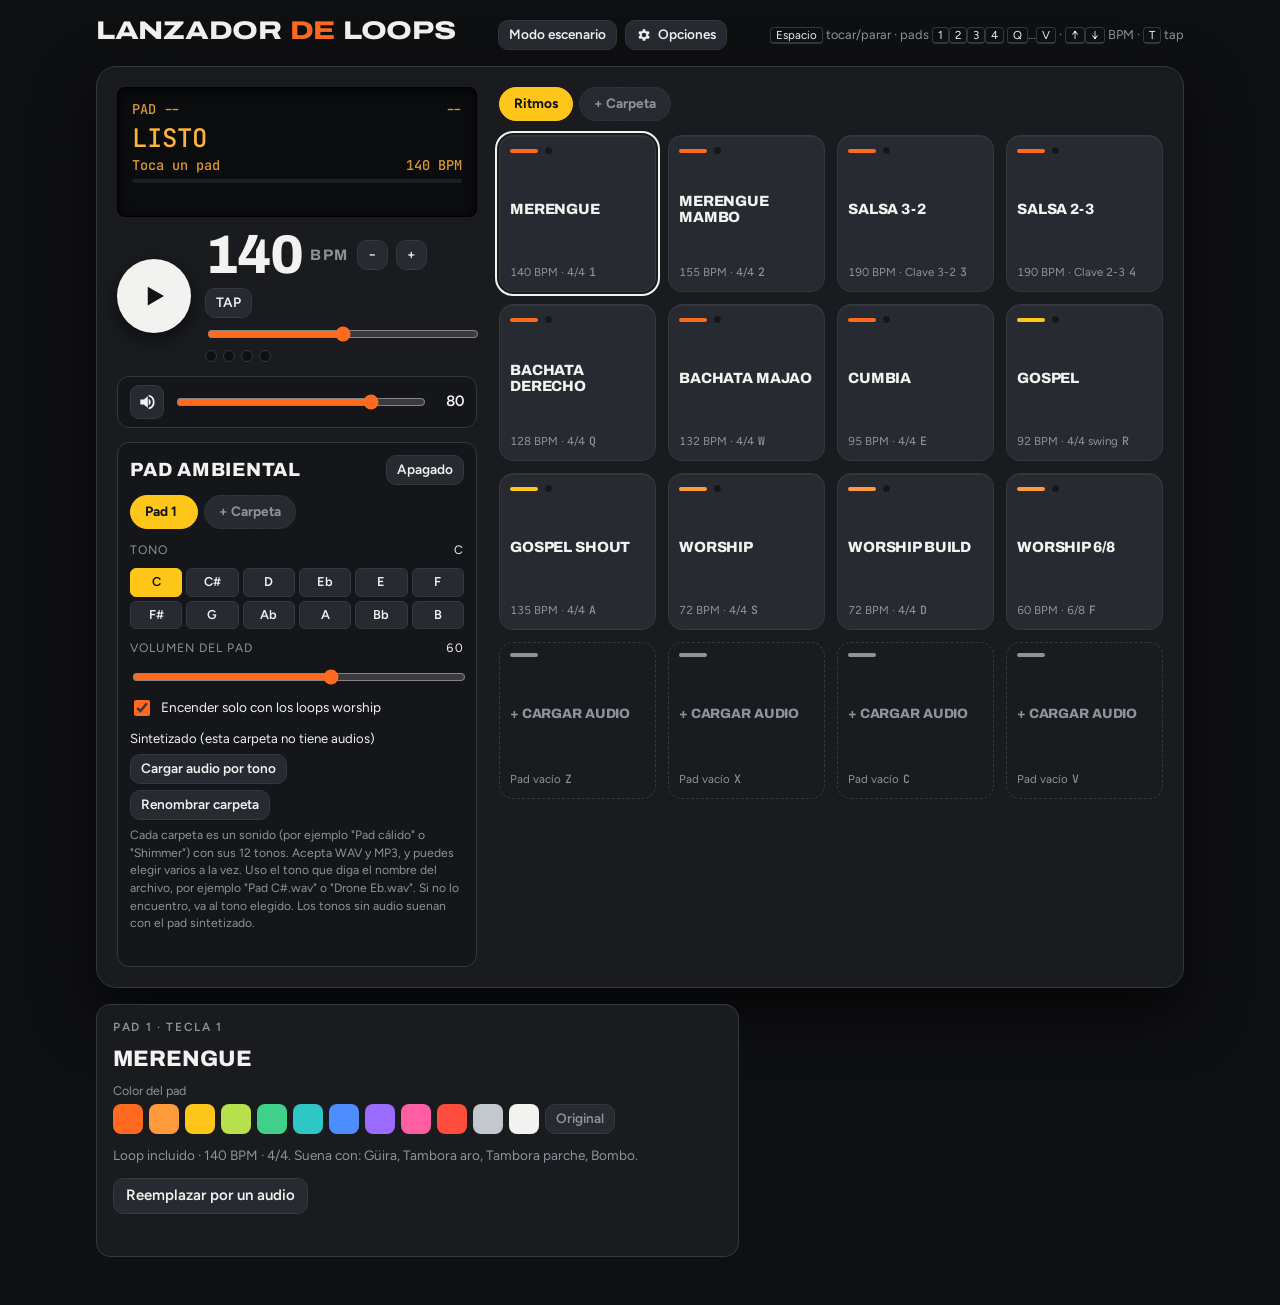
==== commit ae6febec: "Carpetas de pads ambientales, cada una con sus 12 tonos Co-Authored-By: Claude Opus 5.5 (1M context)" ====
--- a/docs/index.html
+++ b/docs/index.html
@@ -258,6 +258,7 @@
 
       <div class="knobs">
         <div class="amb-head"><span class="t">Pad ambiental</span><button class="btn small" id="ambBtn">Apagado</button></div>
+        <div class="folders" id="ambFolders" aria-label="Carpetas de pads ambientales"></div>
         <div class="lbl"><span>Tono</span><output id="keyOut">C</output></div>
         <div class="keys" id="keys"></div>
         <label class="sl" for="ambVol"><span>Volumen del pad</span><output id="ambVolOut">60</output></label>
@@ -265,7 +266,8 @@
         <label class="check"><input type="checkbox" id="ambAuto" checked> Encender solo con los loops worship</label>
         <div class="amb-src settings"><span id="ambSrc">Sintetizado</span>
           <div class="row-btns"><button class="btn small" id="ambLoad">Cargar audio por tono</button><button class="btn small" id="ambClear" hidden>Quitar audio de este tono</button></div>
-          <p class="note">Acepta WAV y MP3, y puedes elegir varios a la vez. Uso el tono que diga el nombre del archivo, por ejemplo "Pad C#.wav" o "Drone Eb.wav". Si no lo encuentro, va al tono elegido.</p>
+          <div class="row-btns"><button class="btn small" id="ambRename">Renombrar carpeta</button><button class="btn small" id="ambDel" hidden>Borrar carpeta</button></div>
+          <p class="note">Cada carpeta es un sonido (por ejemplo "Pad cálido" o "Shimmer") con sus 12 tonos. Acepta WAV y MP3, y puedes elegir varios a la vez. Uso el tono que diga el nombre del archivo, por ejemplo "Pad C#.wav" o "Drone Eb.wav". Si no lo encuentro, va al tono elegido. Los tonos sin audio suenan con el pad sintetizado.</p>
           <div class="msg" id="ambMsg"></div></div>
       </div>
     </div>
@@ -421,7 +423,8 @@
 let pads = BUILTIN.map(p => p && clone(p));
 const emptyPads = () => Array(16).fill(null);
 const folders = [{ name: 'Ritmos', pads }];
-const st = { bpm:140, key:0, swing:50, quantize:true, lockBpm:false, vol:80, ambVol:60, ambAuto:true, sel:0, stage:false, colors:{}, quality:'hi', folder:0 };
+const ambBanks = [{ name: 'Pad 1', wav: {} }];   // carpetas del pad ambiental, cada una con sus tonos
+const st = { bpm:140, key:0, swing:50, quantize:true, lockBpm:false, vol:80, ambVol:60, ambAuto:true, sel:0, stage:false, colors:{}, quality:'hi', folder:0, ambBank:0 };
 const LS = 'lanzador.v2';
 try {
   const s = JSON.parse(localStorage.getItem(LS) || '{}');
@@ -429,12 +432,14 @@
   if (s.edits) for (const [i, tr] of Object.entries(s.edits)) if (pads[i] && !pads[i].wav) pads[i].tracks = tr;
   if (Array.isArray(s.folders)) s.folders.forEach((n, f) => { if (f === 0) folders[0].name = n; else folders[f] = { name: n, pads: emptyPads() }; });
   if (folders[s.folder]) st.folder = s.folder;
+  if (Array.isArray(s.ambBanks)) s.ambBanks.forEach((n, b) => { if (b === 0) ambBanks[0].name = n; else ambBanks[b] = { name: n, wav: {} }; });
+  if (ambBanks[s.ambBank]) st.ambBank = s.ambBank;
 } catch (e) {}
 function save(){
   try {
     const edits = {};
     folders[0].pads.forEach((p, i) => { if (p && !p.wav && BUILTIN[i] && JSON.stringify(p.tracks) !== JSON.stringify(BUILTIN[i].tracks)) edits[i] = p.tracks; });
-    localStorage.setItem(LS, JSON.stringify({ key:st.key, quantize:st.quantize, lockBpm:st.lockBpm, vol:st.vol, ambVol:st.ambVol, ambAuto:st.ambAuto, sel:st.sel, stage:st.stage, colors:st.colors, quality:st.quality, edits, folder:st.folder, folders: folders.map(f => f.name) }));
+    localStorage.setItem(LS, JSON.stringify({ key:st.key, quantize:st.quantize, lockBpm:st.lockBpm, vol:st.vol, ambVol:st.ambVol, ambAuto:st.ambAuto, sel:st.sel, stage:st.stage, colors:st.colors, quality:st.quality, edits, folder:st.folder, folders: folders.map(f => f.name), ambBank:st.ambBank, ambBanks: ambBanks.map(b => b.name) }));
   } catch (e) {}
 }
 
@@ -515,7 +520,8 @@
 
 // Pad ambiental: drone en el tono (raíz, quinta, octava, novena) con filtro que respira.
 let amb = null, ambOn = false, ambAutoOn = false;
-const ambWav = {};   // tono (0-11) -> { buffer, file }: drones propios exportados desde Ableton
+let ambWav = ambBanks[st.ambBank].wav;   // carpeta elegida: tono (0-11) -> { buffer, file }, drones propios exportados desde Ableton
+const ak = (b, k) => b ? `amb:${b}-${k}` : 'amb:' + k;   // clave en IndexedDB
 function ambStart(){
   const t = ctx.currentTime, root = 48 + st.key, w = ambWav[st.key];
   if (w) {   // WAV propio: en loop, sin seguir el BPM y con entrada suave
@@ -707,12 +713,15 @@
   $('beats').innerHTML = Array.from({ length: n }, (_, i) => `<span class="beat${i === 0 ? ' one' : ''}"></span>`).join('');
 }
 function renderAmb(){
+  $('ambFolders').innerHTML = ambBanks.map((B, b) => `<button class="fchip${b === st.ambBank ? ' on' : ''}" data-b="${b}" aria-pressed="${b === st.ambBank}">${esc(B.name)}<small style="opacity:.7">${Object.keys(B.wav).length ? ' · ' + Object.keys(B.wav).length : ''}</small></button>`).join('')
+    + '<button class="fchip add" data-b="new" aria-label="Nueva carpeta de pad">+ Carpeta</button>';
+  $('ambDel').hidden = st.ambBank === 0;
   $('ambBtn').textContent = ambOn ? 'Encendido' : 'Apagado';
   $('ambBtn').classList.toggle('lit', ambOn);
   $('keys').innerHTML = KEY_NAMES.map((k, i) => `<button class="${i === st.key ? 'sel' : ''}${ambWav[i] ? ' has' : ''}" data-k="${i}">${k}</button>`).join('');
   $('keyOut').textContent = KEY_NAMES[st.key];
   const n = Object.keys(ambWav).length, w = ambWav[st.key];
-  $('ambSrc').textContent = w ? `Tu audio: ${w.file}` : n ? `Sintetizado en ${KEY_NAMES[st.key]} · tienes audio en ${n} tonos` : 'Sintetizado';
+  $('ambSrc').textContent = w ? `Tu audio: ${w.file}` : n ? `Sintetizado en ${KEY_NAMES[st.key]} · esta carpeta tiene ${n === 1 ? '1 tono' : `${n} tonos`}` : 'Sintetizado (esta carpeta no tiene audios)';
   $('ambClear').hidden = !w;
 }
 let phCells = [];
@@ -839,11 +848,11 @@
       const bytes = await f.arrayBuffer(), buffer = await decode(bytes);
       const k = keyFromName(f.name) ?? st.key;
       ambWav[k] = { buffer, ...trimRegion(buffer, f.name), file: f.name, bytes };
-      await idb.put('amb:' + k, { file: f.name, bytes });
+      await idb.put(ak(st.ambBank, k), { file: f.name, bytes });
       done.push(KEY_NAMES[k]);
     } catch (e) { ambMsg(`No pude leer ${f.name}.`, true); }
   }
-  if (done.length) { ambMsg(`Cargado en: ${done.join(', ')}.`); note('addMsg', `Drones cargados en: ${done.join(', ')}.`); }
+  if (done.length) { ambMsg(`Cargado en ${ambBanks[st.ambBank].name}: ${done.join(', ')}.`); note('addMsg', `Drones cargados en ${ambBanks[st.ambBank].name}: ${done.join(', ')}.`); }
   if (ambOn) { ambStop(); ambStart(); }
   renderAmb();
 }
@@ -857,7 +866,7 @@
         if (!folders[f]) continue;
         folders[f].pads[i] = { wav:true, name: v.name, bpm: v.bpm, follow: v.follow !== false, buffer, ...trimRegion(buffer, v.file), bytes: v.bytes, file: v.file }; }
       if (kind === 'kit') kit[id] = { buffer, ...trimRegion(buffer, v.file), file: v.file, bytes: v.bytes };
-      if (kind === 'amb') ambWav[+id] = { buffer, ...trimRegion(buffer, v.file), file: v.file, bytes: v.bytes };
+      if (kind === 'amb') { const [b, k] = id.includes('-') ? id.split('-').map(Number) : [0, +id]; if (!ambBanks[b]) continue; ambBanks[b].wav[k] = { buffer, ...trimRegion(buffer, v.file), file: v.file, bytes: v.bytes }; }
     } catch (e) {}
   }
   renderPads(); renderEdit(); renderKit(); renderAmb();
@@ -892,7 +901,7 @@
 $('keys').onclick = e => { const b = e.target.closest('button'); if (!b) return; st.key = +b.dataset.k; save(); if (ambOn) { ambStop(); ambStart(); } renderAmb(); };
 $('ambLoad').onclick = () => $('ambFile').click();
 $('ambFile').onchange = e => { const fs = [...e.target.files]; e.target.value = ''; loadAmbFiles(fs); };
-$('ambClear').onclick = async () => { delete ambWav[st.key]; await idb.del('amb:' + st.key); if (ambOn) { ambStop(); ambStart(); } ambMsg(''); renderAmb(); };
+$('ambClear').onclick = async () => { delete ambWav[st.key]; await idb.del(ak(st.ambBank, st.key)); if (ambOn) { ambStop(); ambStart(); } ambMsg(''); renderAmb(); };
 $('ambVol').oninput = e => { st.ambVol = +e.target.value; $('ambVolOut').textContent = st.ambVol; applyLevels(); save(); };
 $('ambAuto').onchange = e => { st.ambAuto = e.target.checked; save(); };
 $('padFile').onchange = e => { const f = e.target.files[0]; e.target.value = ''; if (loadTarget) onFile(f, loadTarget); };
@@ -1084,7 +1093,12 @@
   });
   set.pads = set.folders[0].pads;   // para versiones anteriores de la app
   for (const [k, v] of Object.entries(kit)) if (v.bytes) { const a = `audio/kit-${k}.${extOf(v.file)}`; set.kit[k] = { file: v.file, audio: a }; files.push({ name: a, data: new Uint8Array(v.bytes.slice(0)) }); }
-  for (const [k, v] of Object.entries(ambWav)) if (v.bytes) { const a = `audio/drone-${KEY_NAMES[k].replace('#', 's')}.${extOf(v.file)}`; set.amb[k] = { file: v.file, audio: a }; files.push({ name: a, data: new Uint8Array(v.bytes.slice(0)) }); }
+  set.ambFolders = ambBanks.map((B, b) => {
+    const am = {};
+    for (const [k, v] of Object.entries(B.wav)) if (v.bytes) { const a = `audio/${b ? `pad-amb-${b + 1}-` : ''}drone-${KEY_NAMES[k].replace('#', 's')}.${extOf(v.file)}`; am[k] = { file: v.file, audio: a }; files.push({ name: a, data: new Uint8Array(v.bytes.slice(0)) }); }
+    return { name: B.name, amb: am };
+  });
+  set.amb = set.ambFolders[0].amb;   // para versiones anteriores de la app
   files.unshift({ name: 'set.json', data: enc.encode(JSON.stringify(set, null, 1)) });
   // Extensión propia: así el celular no lo descomprime solo y WhatsApp lo manda tal cual.
   return { name: `Set Lanzador ${new Date().toISOString().slice(0, 10)}.lanzador`, blob: new Blob([makeZip(files)], { type: 'application/octet-stream' }), files };
@@ -1129,22 +1143,23 @@
     if (!set || set.app !== 'lanzador-de-loops') throw new Error('set');
     const audio = path => z[prefix + path] || z[path] || z[Object.keys(z).find(n => base(n) === base(path))];
     const fl = set.folders || [{ name: 'Ritmos', pads: set.pads || {} }];
-    const all = [...fl.flatMap(F => Object.values(F.pads || {})), ...Object.values(set.kit || {}), ...Object.values(set.amb || {})];
+    const af = set.ambFolders || [{ name: 'Pad 1', amb: set.amb || {} }];
+    const all = [...fl.flatMap(F => Object.values(F.pads || {})), ...Object.values(set.kit || {}), ...af.flatMap(A => Object.values(A.amb || {}))];
     const missing = all.filter(m => !audio(m.audio)).length;
-    pendingSet = { set, fl, audio };
-    $('setConfirmTxt').textContent = `Este set trae ${fl.length} ${fl.length === 1 ? 'carpeta' : 'carpetas'} y ${all.length - missing} ${all.length - missing === 1 ? 'audio' : 'audios'}. Va a reemplazar tus carpetas, pads, sonidos y drones de este equipo.`
+    pendingSet = { set, fl, af, audio };
+    $('setConfirmTxt').textContent = `Este set trae ${fl.length} ${fl.length === 1 ? 'carpeta' : 'carpetas'} de loops, ${af.length} de pads y ${all.length - missing} ${all.length - missing === 1 ? 'audio' : 'audios'}. Va a reemplazar tus carpetas, pads, sonidos y drones de este equipo.`
       + (missing ? ` ${missing === 1 ? 'Falta 1 audio' : `Faltan ${missing} audios`}: si quieres todo, elige el archivo .lanzador completo.` : '');
     $('setConfirm').hidden = false; setMsg('');
   } catch (e) { setMsg('Ese archivo no es un set del Lanzador. Elige el archivo .lanzador (o .zip) que guardaste.', true); }
 }
 async function applySet(){
-  const { set, fl, audio } = pendingSet; pendingSet = null; $('setConfirm').hidden = true;
+  const { set, fl, af, audio } = pendingSet; pendingSet = null; $('setConfirm').hidden = true;
   if (playing) stop();
   setMsg('Cargando set…');
   const ab = u => u.buffer.slice(u.byteOffset, u.byteOffset + u.byteLength);
   for (const [k] of await idb.all()) await idb.del(k);
   for (const k of Object.keys(kit)) delete kit[k];
-  for (const k of Object.keys(ambWav)) delete ambWav[k];
+  ambBanks.length = 1; ambBanks[0].wav = {}; st.ambBank = 0;
   folders.length = 1; pads = folders[0].pads; st.folder = 0;
   BUILTIN.forEach((b, i) => { pads[i] = b ? clone(b) : null; });
   for (const [i, tr] of Object.entries(set.edits || {})) if (pads[i]) pads[i].tracks = tr;
@@ -1161,10 +1176,14 @@
     try { const bytes = ab(audio(m.audio)), buffer = await decode(bytes);
       kit[k] = { buffer, ...trimRegion(buffer, m.file), file: m.file, bytes }; await idb.put('kit:' + k, { file: m.file, bytes }); } catch (e) { bad++; }
   }
-  for (const [k, m] of Object.entries(set.amb || {})) {
-    try { const bytes = ab(audio(m.audio)), buffer = await decode(bytes);
-      ambWav[+k] = { buffer, ...trimRegion(buffer, m.file), file: m.file, bytes }; await idb.put('amb:' + k, { file: m.file, bytes }); } catch (e) { bad++; }
-  }
+  for (let b = 0; b < af.length; b++) {
+    if (b) ambBanks[b] = { name: af[b].name || `Pad ${b + 1}`, wav: {} }; else ambBanks[0].name = af[0].name || 'Pad 1';
+    for (const [k, m] of Object.entries(af[b].amb || {})) {
+      try { const bytes = ab(audio(m.audio)), buffer = await decode(bytes);
+        ambBanks[b].wav[+k] = { buffer, ...trimRegion(buffer, m.file), file: m.file, bytes }; await idb.put(ak(b, +k), { file: m.file, bytes }); } catch (e) { bad++; }
+    }
+  }
+  ambWav = ambBanks[0].wav;
   Object.assign(st, set.ajustes || {});
   $('quantize').checked = st.quantize; $('lockBpm').checked = st.lockBpm; $('ambAuto').checked = st.ambAuto; $('xQuality').value = st.quality;
   $('vol').value = st.vol; $('volOut').textContent = st.vol; $('ambVol').value = st.ambVol; $('ambVolOut').textContent = st.ambVol;
@@ -1224,7 +1243,7 @@
   if (playing) stop();
   for (const [k] of await idb.all()) await idb.del(k);
   for (const k of Object.keys(kit)) delete kit[k];
-  for (const k of Object.keys(ambWav)) delete ambWav[k];
+  ambBanks.length = 1; ambBanks[0] = { name: 'Pad 1', wav: {} }; ambWav = ambBanks[0].wav; st.ambBank = 0;
   folders.length = 1; folders[0].name = 'Ritmos'; pads = folders[0].pads; st.folder = 0;
   BUILTIN.forEach((b, i) => { pads[i] = b ? clone(b) : null; });
   st.colors = {}; st.sel = 0; renderFolders(); renderFolderList();
@@ -1232,6 +1251,40 @@
   save(); renderPads(); renderEdit(); renderKit(); renderAmb(); renderLcd();
   note('resetMsg', 'Listo, la app volvió a los loops originales.');
 };
+
+// ---------- Carpetas del pad ambiental ----------
+function setAmbBank(b){
+  if (!ambBanks[b] || b === st.ambBank) return;
+  st.ambBank = b; ambWav = ambBanks[b].wav; save();
+  if (ambOn) { ambStop(); ambStart(); }   // cruza suave al nuevo sonido
+  ambMsg(''); renderAmb();
+}
+function newAmbBank(){
+  ambBanks.push({ name: `Pad ${ambBanks.length + 1}`, wav: {} });
+  setAmbBank(ambBanks.length - 1);
+  ambMsg(`Creé "${ambBanks[st.ambBank].name}". Carga sus tonos con "Cargar audio por tono".`);
+}
+async function deleteAmbBank(b){
+  if (!b || !ambBanks[b]) return;
+  const n = Object.keys(ambBanks[b].wav).length;
+  if (n && !confirm(`¿Borrar la carpeta "${ambBanks[b].name}" y ${n === 1 ? 'su tono' : `sus ${n} tonos`}?`)) return;
+  const name = ambBanks[b].name;
+  for (const [k, v] of await idb.all()) {
+    const m = k.match(/^amb:(\d+)-(\d+)$/); if (!m) continue;
+    if (+m[1] === b) await idb.del(k);
+    else if (+m[1] > b) { await idb.put(ak(+m[1] - 1, +m[2]), v); await idb.del(k); }
+  }
+  ambBanks.splice(b, 1);
+  const to = st.ambBank >= b ? st.ambBank - 1 : st.ambBank;
+  st.ambBank = -1; setAmbBank(Math.max(0, to));
+  ambMsg(`Borré la carpeta "${name}".`);
+}
+$('ambFolders').onclick = e => { const c = e.target.closest('[data-b]'); if (!c) return; c.dataset.b === 'new' ? newAmbBank() : setAmbBank(+c.dataset.b); };
+$('ambRename').onclick = () => {
+  const n = prompt('Nombre de la carpeta', ambBanks[st.ambBank].name);
+  if (n && n.trim()) { ambBanks[st.ambBank].name = n.trim().slice(0, 20); save(); renderAmb(); }
+};
+$('ambDel').onclick = () => deleteAmbBank(st.ambBank);
 
 // ---------- Carpetas ----------
 function renderFolders(){
@@ -1325,7 +1378,7 @@
 pads = folders[st.folder].pads;
 applyStage(); showSwing(); renderTransport(); renderFolders(); renderPads(); renderLcd(); renderBeats(); renderAmb(); renderEdit(); renderKit();
 requestAnimationFrame(frame);
-restoreSaved().then(() => { pads = folders[st.folder].pads; renderPads(); renderEdit(); openShared(); });
+restoreSaved().then(() => { pads = folders[st.folder].pads; ambWav = ambBanks[st.ambBank].wav; renderAmb(); renderPads(); renderEdit(); openShared(); });
 })();
 </script>
 <script>
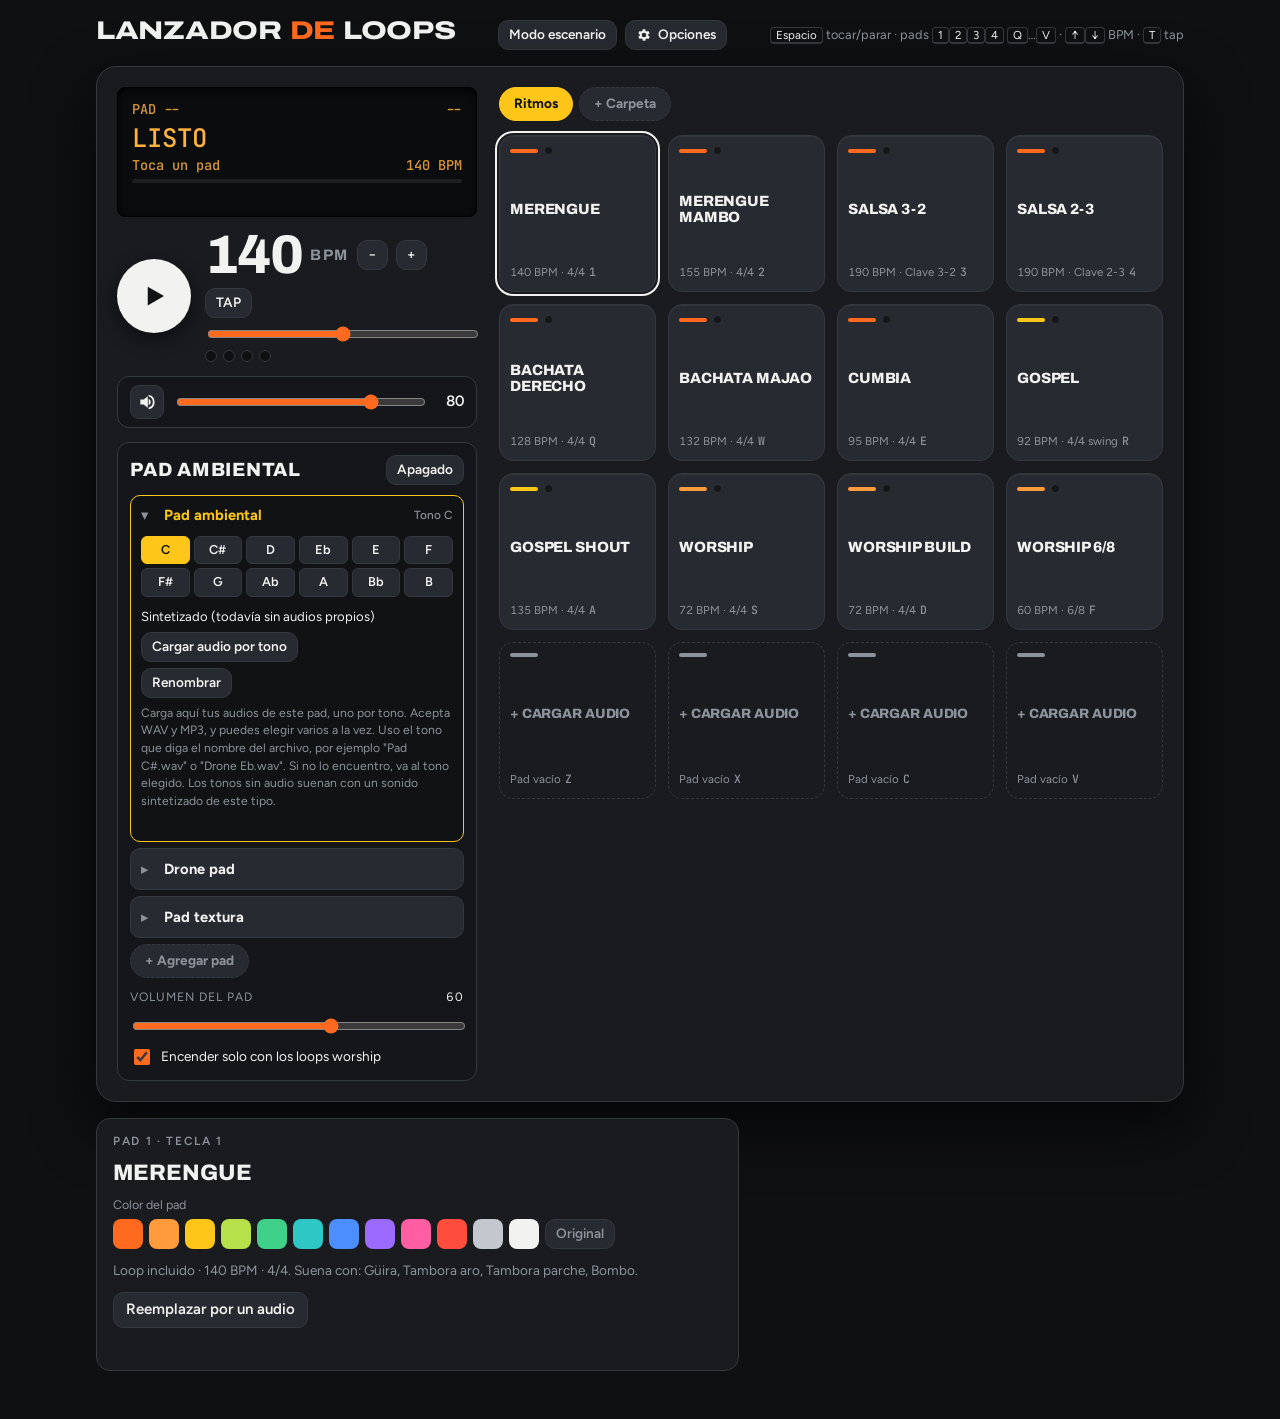
==== commit b6b2029a: "Pad ambiental como lista de tipos de pad (ambiental, drone, textura) con sus tonos Co-Authored-By: C" ====
--- a/docs/index.html
+++ b/docs/index.html
@@ -90,6 +90,17 @@
 .knobs output { color: var(--fg); font-variant-numeric: tabular-nums; text-transform: none; }
 .check { display: flex; align-items: center; gap: 8px; font-size: .85rem; }
 .check input { accent-color: var(--orange); width: 16px; height: 16px; flex: none; }
+.alist { display: grid; gap: 6px; }
+.arow { border: 1px solid var(--line); border-radius: 10px; background: var(--pad); }
+.arow.open { border-color: var(--yellow); background: #0003; }
+.ahead { width: 100%; display: flex; align-items: center; gap: 8px; background: transparent; border: 0; padding: 9px 10px; font-weight: 700; font-size: .92rem; text-align: left; color: var(--fg); min-height: 40px; }
+.ahead .chev { width: 1em; color: var(--muted); }
+.arow.open .ahead .an { color: var(--yellow); }
+.arow.live .ahead .chev { color: var(--orange); }
+.ahead .ainfo { margin-left: auto; color: var(--muted); font-size: .74rem; font-weight: 500; }
+.arow .keys { padding: 0 10px 10px; }
+.arow .aslot { padding: 0 10px 10px; }
+.alist .fchip.add { justify-self: start; }
 .keys { display: grid; grid-template-columns: repeat(6, 1fr); gap: 4px; }
 .keys button { background: var(--pad); border: 1px solid var(--line); border-radius: 6px; padding: 4px 0; font-size: .8rem; font-weight: 600; }
 .keys button.has { box-shadow: inset 0 -3px 0 var(--orange); }
@@ -258,16 +269,14 @@
 
       <div class="knobs">
         <div class="amb-head"><span class="t">Pad ambiental</span><button class="btn small" id="ambBtn">Apagado</button></div>
-        <div class="folders" id="ambFolders" aria-label="Carpetas de pads ambientales"></div>
-        <div class="lbl"><span>Tono</span><output id="keyOut">C</output></div>
-        <div class="keys" id="keys"></div>
+        <div class="alist" id="ambFolders" aria-label="Tipos de pad"></div>
         <label class="sl" for="ambVol"><span>Volumen del pad</span><output id="ambVolOut">60</output></label>
         <input type="range" id="ambVol" min="0" max="100" value="60">
         <label class="check"><input type="checkbox" id="ambAuto" checked> Encender solo con los loops worship</label>
-        <div class="amb-src settings"><span id="ambSrc">Sintetizado</span>
+        <div class="amb-src settings" id="ambBox"><span id="ambSrc">Sintetizado</span>
           <div class="row-btns"><button class="btn small" id="ambLoad">Cargar audio por tono</button><button class="btn small" id="ambClear" hidden>Quitar audio de este tono</button></div>
-          <div class="row-btns"><button class="btn small" id="ambRename">Renombrar carpeta</button><button class="btn small" id="ambDel" hidden>Borrar carpeta</button></div>
-          <p class="note">Cada carpeta es un sonido (por ejemplo "Pad cálido" o "Shimmer") con sus 12 tonos. Acepta WAV y MP3, y puedes elegir varios a la vez. Uso el tono que diga el nombre del archivo, por ejemplo "Pad C#.wav" o "Drone Eb.wav". Si no lo encuentro, va al tono elegido. Los tonos sin audio suenan con el pad sintetizado.</p>
+          <div class="row-btns"><button class="btn small" id="ambRename">Renombrar</button><button class="btn small" id="ambDel" hidden>Borrar este pad</button></div>
+          <p class="note">Carga aquí tus audios de este pad, uno por tono. Acepta WAV y MP3, y puedes elegir varios a la vez. Uso el tono que diga el nombre del archivo, por ejemplo "Pad C#.wav" o "Drone Eb.wav". Si no lo encuentro, va al tono elegido. Los tonos sin audio suenan con un sonido sintetizado de este tipo.</p>
           <div class="msg" id="ambMsg"></div></div>
       </div>
     </div>
@@ -423,7 +432,12 @@
 let pads = BUILTIN.map(p => p && clone(p));
 const emptyPads = () => Array(16).fill(null);
 const folders = [{ name: 'Ritmos', pads }];
-const ambBanks = [{ name: 'Pad 1', wav: {} }];   // carpetas del pad ambiental, cada una con sus tonos
+// Tipos de pad ambiental, cada uno con sus 12 tonos. synth = sonido de respaldo para los tonos sin audio.
+const AMB_DEFAULT = [['Pad ambiental', 'warm'], ['Drone pad', 'drone'], ['Pad textura', 'texture']];
+const ambBanks = AMB_DEFAULT.map(([name, synth]) => ({ name, synth, wav: {} }));
+function ambDefaults(){   // sets y versiones anteriores tenían una sola carpeta "Pad 1"
+  if (ambBanks.length === 1 && /^pad 1$/i.test(ambBanks[0].name)) { ambBanks[0].name = AMB_DEFAULT[0][0]; ambBanks[0].synth = 'warm'; AMB_DEFAULT.slice(1).forEach(([name, synth]) => ambBanks.push({ name, synth, wav: {} })); }
+}
 const st = { bpm:140, key:0, swing:50, quantize:true, lockBpm:false, vol:80, ambVol:60, ambAuto:true, sel:0, stage:false, colors:{}, quality:'hi', folder:0, ambBank:0 };
 const LS = 'lanzador.v2';
 try {
@@ -432,14 +446,18 @@
   if (s.edits) for (const [i, tr] of Object.entries(s.edits)) if (pads[i] && !pads[i].wav) pads[i].tracks = tr;
   if (Array.isArray(s.folders)) s.folders.forEach((n, f) => { if (f === 0) folders[0].name = n; else folders[f] = { name: n, pads: emptyPads() }; });
   if (folders[s.folder]) st.folder = s.folder;
-  if (Array.isArray(s.ambBanks)) s.ambBanks.forEach((n, b) => { if (b === 0) ambBanks[0].name = n; else ambBanks[b] = { name: n, wav: {} }; });
+  if (Array.isArray(s.ambBanks)) {
+    ambBanks.length = 0;
+    s.ambBanks.forEach(x => ambBanks.push(typeof x === 'string' ? { name: x, synth: 'warm', wav: {} } : { name: x.name, synth: x.synth || 'warm', wav: {} }));
+    ambDefaults();
+  }
   if (ambBanks[s.ambBank]) st.ambBank = s.ambBank;
 } catch (e) {}
 function save(){
   try {
     const edits = {};
     folders[0].pads.forEach((p, i) => { if (p && !p.wav && BUILTIN[i] && JSON.stringify(p.tracks) !== JSON.stringify(BUILTIN[i].tracks)) edits[i] = p.tracks; });
-    localStorage.setItem(LS, JSON.stringify({ key:st.key, quantize:st.quantize, lockBpm:st.lockBpm, vol:st.vol, ambVol:st.ambVol, ambAuto:st.ambAuto, sel:st.sel, stage:st.stage, colors:st.colors, quality:st.quality, edits, folder:st.folder, folders: folders.map(f => f.name), ambBank:st.ambBank, ambBanks: ambBanks.map(b => b.name) }));
+    localStorage.setItem(LS, JSON.stringify({ key:st.key, quantize:st.quantize, lockBpm:st.lockBpm, vol:st.vol, ambVol:st.ambVol, ambAuto:st.ambAuto, sel:st.sel, stage:st.stage, colors:st.colors, quality:st.quality, edits, folder:st.folder, folders: folders.map(f => f.name), ambBank:st.ambBank, ambBanks: ambBanks.map(b => ({ name: b.name, synth: b.synth })) }));
   } catch (e) {}
 }
 
@@ -531,6 +549,34 @@
     amb = { out, oscs: [src] };
     return;
   }
+  const kind = ambBanks[st.ambBank].synth || 'warm';
+  if (kind === 'drone') {   // grave y quieto: fundamental, octava abajo y quinta, casi sin brillo
+    const out = ctx.createGain(); out.gain.setValueAtTime(.0001, t); out.gain.linearRampToValueAtTime(.22, t + 3);
+    const f = ctx.createBiquadFilter(); f.type = 'lowpass'; f.frequency.value = 520; f.Q.value = .4; f.connect(out); out.connect(buses.amb);
+    const oscs = [];
+    for (const [semi, lvl, type] of [[-12, 1, 'sine'], [0, .8, 'triangle'], [7, .45, 'sine'], [12, .25, 'triangle']]) {
+      for (const det of [-4, 4]) {
+        const o = ctx.createOscillator(); o.type = type; o.frequency.value = 440 * Math.pow(2, (root + semi - 69) / 12); o.detune.value = det;
+        const g = ctx.createGain(); g.gain.value = lvl * .5; o.connect(g); g.connect(f); o.start(t); oscs.push(o);
+      }
+    }
+    amb = { out, oscs }; return;
+  }
+  if (kind === 'texture') {   // aire y brillo: octavas altas que titilan sobre ruido filtrado en el tono
+    const out = ctx.createGain(); out.gain.setValueAtTime(.0001, t); out.gain.linearRampToValueAtTime(.14, t + 3); out.connect(buses.amb);
+    const oscs = [];
+    const nb = ctx.createBuffer(1, ctx.sampleRate * 4, ctx.sampleRate), nd = nb.getChannelData(0); for (let i = 0; i < nd.length; i++) nd[i] = Math.random() * 2 - 1;
+    const noise = ctx.createBufferSource(); noise.buffer = nb; noise.loop = true;
+    const bp = ctx.createBiquadFilter(); bp.type = 'bandpass'; bp.frequency.value = 440 * Math.pow(2, (root + 24 - 69) / 12); bp.Q.value = 18;
+    const ng = ctx.createGain(); ng.gain.value = 1.4; noise.connect(bp); bp.connect(ng); ng.connect(out); noise.start(t); oscs.push(noise);
+    [[12, .5, .13], [19, .35, .21], [24, .3, .17], [31, .18, .29]].forEach(([semi, lvl, rate]) => {
+      const o = ctx.createOscillator(); o.type = 'sine'; o.frequency.value = 440 * Math.pow(2, (root + semi - 69) / 12);
+      const g = ctx.createGain(); g.gain.value = lvl * .35;
+      const l = ctx.createOscillator(); l.frequency.value = rate; const lg = ctx.createGain(); lg.gain.value = lvl * .3; l.connect(lg); lg.connect(g.gain);
+      o.connect(g); g.connect(out); o.start(t); l.start(t); oscs.push(o, l);
+    });
+    amb = { out, oscs }; return;
+  }
   const out = ctx.createGain(); out.gain.setValueAtTime(.0001, t); out.gain.linearRampToValueAtTime(.16, t + 2.5);
   const f = ctx.createBiquadFilter(); f.type = 'lowpass'; f.frequency.value = 900; f.Q.value = .6;
   const lfo = ctx.createOscillator(); lfo.frequency.value = .07; const lg = ctx.createGain(); lg.gain.value = 350;
@@ -712,16 +758,23 @@
   const n = p && !p.wav ? lenOf(p) / p.div : 4;
   $('beats').innerHTML = Array.from({ length: n }, (_, i) => `<span class="beat${i === 0 ? ' one' : ''}"></span>`).join('');
 }
+const ambBox = document.getElementById('ambBox');
 function renderAmb(){
-  $('ambFolders').innerHTML = ambBanks.map((B, b) => `<button class="fchip${b === st.ambBank ? ' on' : ''}" data-b="${b}" aria-pressed="${b === st.ambBank}">${esc(B.name)}<small style="opacity:.7">${Object.keys(B.wav).length ? ' · ' + Object.keys(B.wav).length : ''}</small></button>`).join('')
-    + '<button class="fchip add" data-b="new" aria-label="Nueva carpeta de pad">+ Carpeta</button>';
+  ambBox.remove();
+  $('ambFolders').innerHTML = ambBanks.map((B, b) => {
+    const open = b === st.ambBank, n = Object.keys(B.wav).length;
+    return `<div class="arow${open ? ' open' : ''}${open && ambOn ? ' live' : ''}">
+      <button class="ahead" data-b="${b}" aria-expanded="${open}"><span class="chev">${open ? '▾' : '▸'}</span><span class="an">${esc(B.name)}</span>
+        <span class="ainfo">${open ? 'Tono ' + KEY_NAMES[st.key] : ''}${n ? `${open ? ' · ' : ''}${n} ${n === 1 ? 'audio' : 'audios'}` : ''}</span></button>
+      ${open ? `<div class="keys">${KEY_NAMES.map((k, i) => `<button class="${i === st.key ? 'sel' : ''}${ambWav[i] ? ' has' : ''}" data-k="${i}" aria-label="Tono ${k}">${k}</button>`).join('')}</div><div class="aslot"></div>` : ''}
+    </div>`;
+  }).join('') + '<button class="fchip add" data-b="new">+ Agregar pad</button>';
+  $('ambFolders').querySelector('.aslot').appendChild(ambBox);
   $('ambDel').hidden = st.ambBank === 0;
   $('ambBtn').textContent = ambOn ? 'Encendido' : 'Apagado';
   $('ambBtn').classList.toggle('lit', ambOn);
-  $('keys').innerHTML = KEY_NAMES.map((k, i) => `<button class="${i === st.key ? 'sel' : ''}${ambWav[i] ? ' has' : ''}" data-k="${i}">${k}</button>`).join('');
-  $('keyOut').textContent = KEY_NAMES[st.key];
   const n = Object.keys(ambWav).length, w = ambWav[st.key];
-  $('ambSrc').textContent = w ? `Tu audio: ${w.file}` : n ? `Sintetizado en ${KEY_NAMES[st.key]} · esta carpeta tiene ${n === 1 ? '1 tono' : `${n} tonos`}` : 'Sintetizado (esta carpeta no tiene audios)';
+  $('ambSrc').textContent = w ? `Tu audio: ${w.file}` : n ? `Sintetizado en ${KEY_NAMES[st.key]} · este pad tiene ${n === 1 ? '1 audio' : `${n} audios`}` : 'Sintetizado (todavía sin audios propios)';
   $('ambClear').hidden = !w;
 }
 let phCells = [];
@@ -898,7 +951,7 @@
 $('quantize').onchange = e => { st.quantize = e.target.checked; save(); };
 $('lockBpm').onchange = e => { st.lockBpm = e.target.checked; save(); };
 $('ambBtn').onclick = () => setAmb(!ambOn);
-$('keys').onclick = e => { const b = e.target.closest('button'); if (!b) return; st.key = +b.dataset.k; save(); if (ambOn) { ambStop(); ambStart(); } renderAmb(); };
+function pickKey(k){ st.key = k; save(); if (ambOn) { ambStop(); ambStart(); } renderAmb(); }
 $('ambLoad').onclick = () => $('ambFile').click();
 $('ambFile').onchange = e => { const fs = [...e.target.files]; e.target.value = ''; loadAmbFiles(fs); };
 $('ambClear').onclick = async () => { delete ambWav[st.key]; await idb.del(ak(st.ambBank, st.key)); if (ambOn) { ambStop(); ambStart(); } ambMsg(''); renderAmb(); };
@@ -1096,7 +1149,7 @@
   set.ambFolders = ambBanks.map((B, b) => {
     const am = {};
     for (const [k, v] of Object.entries(B.wav)) if (v.bytes) { const a = `audio/${b ? `pad-amb-${b + 1}-` : ''}drone-${KEY_NAMES[k].replace('#', 's')}.${extOf(v.file)}`; am[k] = { file: v.file, audio: a }; files.push({ name: a, data: new Uint8Array(v.bytes.slice(0)) }); }
-    return { name: B.name, amb: am };
+    return { name: B.name, synth: B.synth, amb: am };
   });
   set.amb = set.ambFolders[0].amb;   // para versiones anteriores de la app
   files.unshift({ name: 'set.json', data: enc.encode(JSON.stringify(set, null, 1)) });
@@ -1177,13 +1230,13 @@
       kit[k] = { buffer, ...trimRegion(buffer, m.file), file: m.file, bytes }; await idb.put('kit:' + k, { file: m.file, bytes }); } catch (e) { bad++; }
   }
   for (let b = 0; b < af.length; b++) {
-    if (b) ambBanks[b] = { name: af[b].name || `Pad ${b + 1}`, wav: {} }; else ambBanks[0].name = af[0].name || 'Pad 1';
+    if (b) ambBanks[b] = { name: af[b].name || `Pad ${b + 1}`, synth: af[b].synth || 'warm', wav: {} }; else { ambBanks[0].name = af[0].name || 'Pad 1'; ambBanks[0].synth = af[0].synth || 'warm'; }
     for (const [k, m] of Object.entries(af[b].amb || {})) {
       try { const bytes = ab(audio(m.audio)), buffer = await decode(bytes);
         ambBanks[b].wav[+k] = { buffer, ...trimRegion(buffer, m.file), file: m.file, bytes }; await idb.put(ak(b, +k), { file: m.file, bytes }); } catch (e) { bad++; }
     }
   }
-  ambWav = ambBanks[0].wav;
+  ambDefaults(); ambWav = ambBanks[0].wav;
   Object.assign(st, set.ajustes || {});
   $('quantize').checked = st.quantize; $('lockBpm').checked = st.lockBpm; $('ambAuto').checked = st.ambAuto; $('xQuality').value = st.quality;
   $('vol').value = st.vol; $('volOut').textContent = st.vol; $('ambVol').value = st.ambVol; $('ambVolOut').textContent = st.ambVol;
@@ -1243,7 +1296,7 @@
   if (playing) stop();
   for (const [k] of await idb.all()) await idb.del(k);
   for (const k of Object.keys(kit)) delete kit[k];
-  ambBanks.length = 1; ambBanks[0] = { name: 'Pad 1', wav: {} }; ambWav = ambBanks[0].wav; st.ambBank = 0;
+  ambBanks.length = 0; AMB_DEFAULT.forEach(([name, synth]) => ambBanks.push({ name, synth, wav: {} })); ambWav = ambBanks[0].wav; st.ambBank = 0;
   folders.length = 1; folders[0].name = 'Ritmos'; pads = folders[0].pads; st.folder = 0;
   BUILTIN.forEach((b, i) => { pads[i] = b ? clone(b) : null; });
   st.colors = {}; st.sel = 0; renderFolders(); renderFolderList();
@@ -1260,14 +1313,14 @@
   ambMsg(''); renderAmb();
 }
 function newAmbBank(){
-  ambBanks.push({ name: `Pad ${ambBanks.length + 1}`, wav: {} });
+  ambBanks.push({ name: `Pad ${ambBanks.length + 1}`, synth: 'warm', wav: {} });
   setAmbBank(ambBanks.length - 1);
-  ambMsg(`Creé "${ambBanks[st.ambBank].name}". Carga sus tonos con "Cargar audio por tono".`);
+  ambMsg(`Creé "${ambBanks[st.ambBank].name}". Ponle nombre con "Renombrar" y carga sus tonos con "Cargar audio por tono".`);
 }
 async function deleteAmbBank(b){
   if (!b || !ambBanks[b]) return;
   const n = Object.keys(ambBanks[b].wav).length;
-  if (n && !confirm(`¿Borrar la carpeta "${ambBanks[b].name}" y ${n === 1 ? 'su tono' : `sus ${n} tonos`}?`)) return;
+  if (n && !confirm(`¿Borrar "${ambBanks[b].name}" y ${n === 1 ? 'su audio' : `sus ${n} audios`}?`)) return;
   const name = ambBanks[b].name;
   for (const [k, v] of await idb.all()) {
     const m = k.match(/^amb:(\d+)-(\d+)$/); if (!m) continue;
@@ -1277,11 +1330,11 @@
   ambBanks.splice(b, 1);
   const to = st.ambBank >= b ? st.ambBank - 1 : st.ambBank;
   st.ambBank = -1; setAmbBank(Math.max(0, to));
-  ambMsg(`Borré la carpeta "${name}".`);
-}
-$('ambFolders').onclick = e => { const c = e.target.closest('[data-b]'); if (!c) return; c.dataset.b === 'new' ? newAmbBank() : setAmbBank(+c.dataset.b); };
+  ambMsg(`Borré "${name}".`);
+}
+$('ambFolders').onclick = e => { const kb = e.target.closest('[data-k]'); if (kb) { pickKey(+kb.dataset.k); return; } const c = e.target.closest('[data-b]'); if (!c) return; c.dataset.b === 'new' ? newAmbBank() : setAmbBank(+c.dataset.b); };
 $('ambRename').onclick = () => {
-  const n = prompt('Nombre de la carpeta', ambBanks[st.ambBank].name);
+  const n = prompt('Nombre de este pad', ambBanks[st.ambBank].name);
   if (n && n.trim()) { ambBanks[st.ambBank].name = n.trim().slice(0, 20); save(); renderAmb(); }
 };
 $('ambDel').onclick = () => deleteAmbBank(st.ambBank);
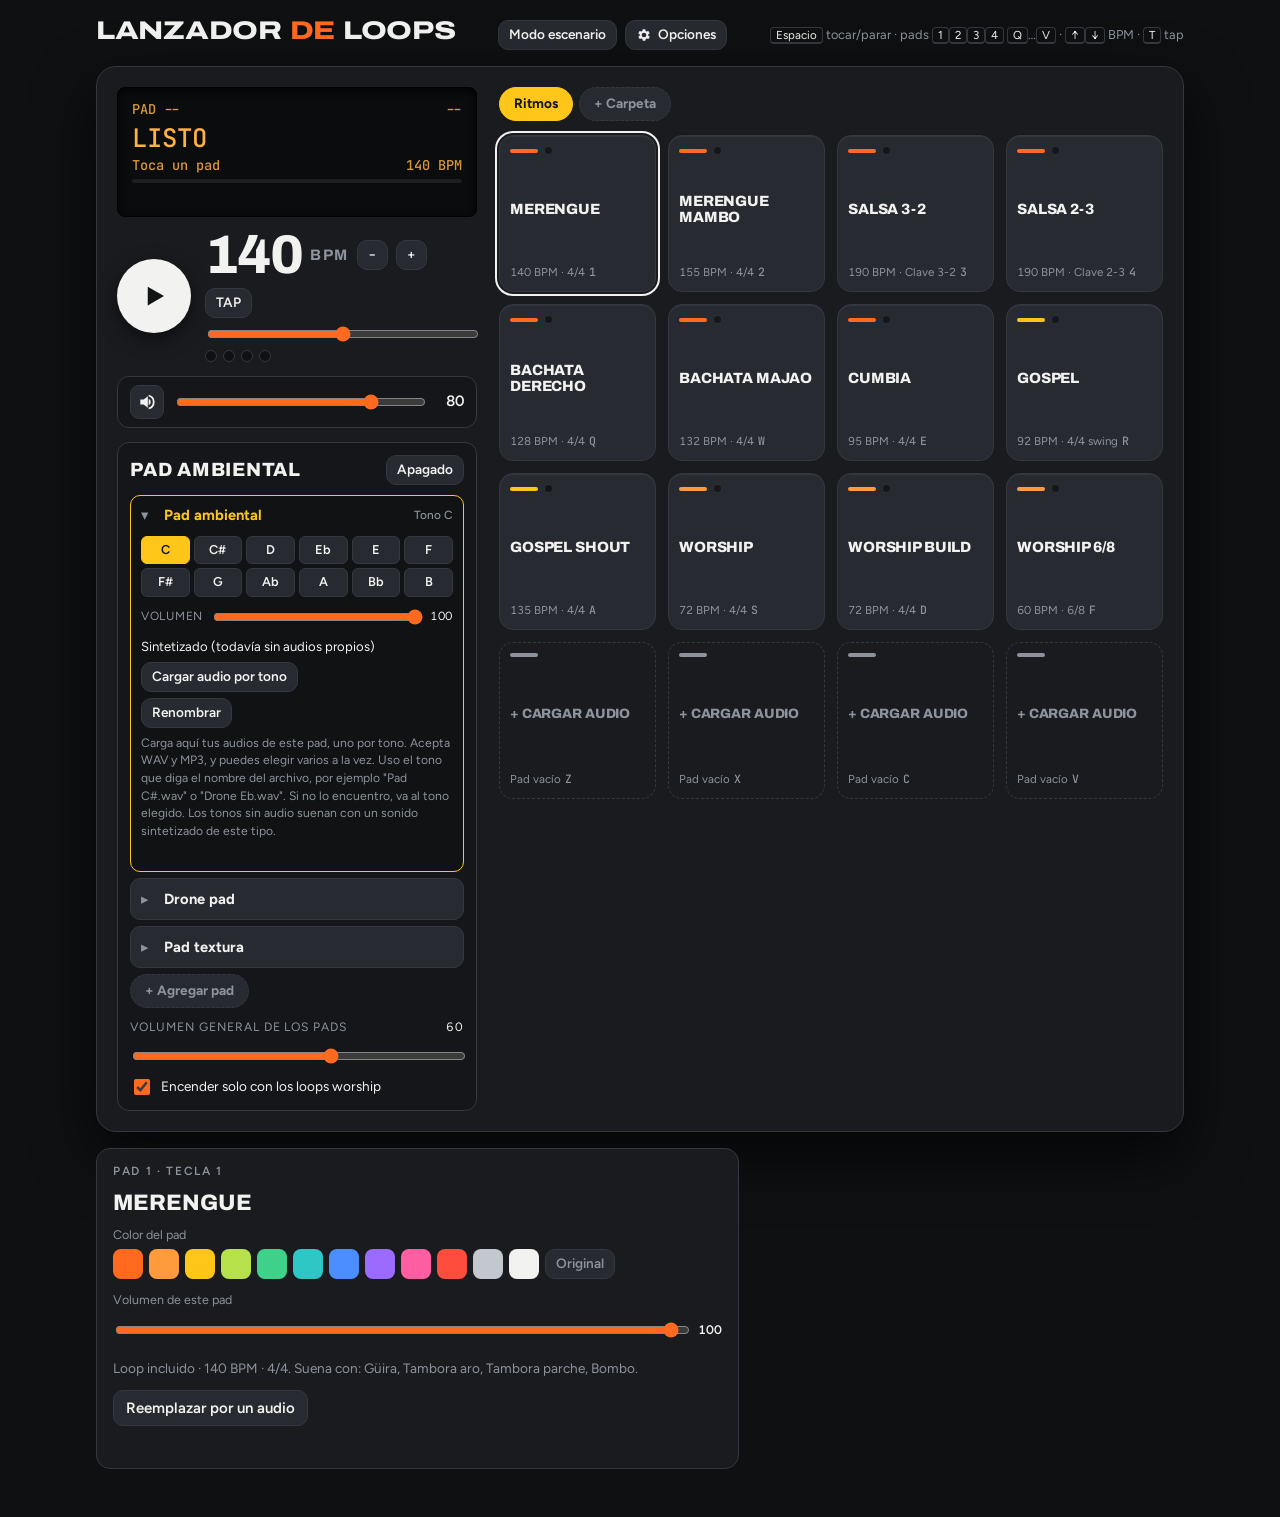
==== commit d7a1acc7: "Volumen independiente por pad ambiental y por loop Co-Authored-By: Claude Opus 5.5 (1M context) <nor" ====
--- a/docs/index.html
+++ b/docs/index.html
@@ -100,6 +100,10 @@
 .ahead .ainfo { margin-left: auto; color: var(--muted); font-size: .74rem; font-weight: 500; }
 .arow .keys { padding: 0 10px 10px; }
 .arow .aslot { padding: 0 10px 10px; }
+.arow .avol { display: grid; grid-template-columns: auto 1fr 3ch; gap: 8px; align-items: center; padding: 0 10px 10px; font-size: .74rem; color: var(--muted); text-transform: uppercase; letter-spacing: .06em; }
+.arow .avol output { color: var(--fg); text-align: right; font-variant-numeric: tabular-nums; text-transform: none; }
+.pvol { display: grid; grid-template-columns: minmax(0, 1fr) 3ch; gap: 10px; align-items: center; }
+.pvol output { text-align: right; font-variant-numeric: tabular-nums; color: var(--fg); font-weight: 600; }
 .alist .fchip.add { justify-self: start; }
 .keys { display: grid; grid-template-columns: repeat(6, 1fr); gap: 4px; }
 .keys button { background: var(--pad); border: 1px solid var(--line); border-radius: 6px; padding: 4px 0; font-size: .8rem; font-weight: 600; }
@@ -270,7 +274,7 @@
       <div class="knobs">
         <div class="amb-head"><span class="t">Pad ambiental</span><button class="btn small" id="ambBtn">Apagado</button></div>
         <div class="alist" id="ambFolders" aria-label="Tipos de pad"></div>
-        <label class="sl" for="ambVol"><span>Volumen del pad</span><output id="ambVolOut">60</output></label>
+        <label class="sl" for="ambVol"><span>Volumen general de los pads</span><output id="ambVolOut">60</output></label>
         <input type="range" id="ambVol" min="0" max="100" value="60">
         <label class="check"><input type="checkbox" id="ambAuto" checked> Encender solo con los loops worship</label>
         <div class="amb-src settings" id="ambBox"><span id="ambSrc">Sintetizado</span>
@@ -438,17 +442,17 @@
 function ambDefaults(){   // sets y versiones anteriores tenían una sola carpeta "Pad 1"
   if (ambBanks.length === 1 && /^pad 1$/i.test(ambBanks[0].name)) { ambBanks[0].name = AMB_DEFAULT[0][0]; ambBanks[0].synth = 'warm'; AMB_DEFAULT.slice(1).forEach(([name, synth]) => ambBanks.push({ name, synth, wav: {} })); }
 }
-const st = { bpm:140, key:0, swing:50, quantize:true, lockBpm:false, vol:80, ambVol:60, ambAuto:true, sel:0, stage:false, colors:{}, quality:'hi', folder:0, ambBank:0 };
+const st = { bpm:140, key:0, swing:50, quantize:true, lockBpm:false, vol:80, ambVol:60, ambAuto:true, sel:0, stage:false, colors:{}, vols:{}, quality:'hi', folder:0, ambBank:0 };
 const LS = 'lanzador.v2';
 try {
   const s = JSON.parse(localStorage.getItem(LS) || '{}');
-  for (const k of ['key','quantize','lockBpm','vol','ambVol','ambAuto','sel','stage','colors','quality']) if (k in s) st[k] = s[k];
+  for (const k of ['key','quantize','lockBpm','vol','ambVol','ambAuto','sel','stage','colors','vols','quality']) if (k in s) st[k] = s[k];
   if (s.edits) for (const [i, tr] of Object.entries(s.edits)) if (pads[i] && !pads[i].wav) pads[i].tracks = tr;
   if (Array.isArray(s.folders)) s.folders.forEach((n, f) => { if (f === 0) folders[0].name = n; else folders[f] = { name: n, pads: emptyPads() }; });
   if (folders[s.folder]) st.folder = s.folder;
   if (Array.isArray(s.ambBanks)) {
     ambBanks.length = 0;
-    s.ambBanks.forEach(x => ambBanks.push(typeof x === 'string' ? { name: x, synth: 'warm', wav: {} } : { name: x.name, synth: x.synth || 'warm', wav: {} }));
+    s.ambBanks.forEach(x => ambBanks.push(typeof x === 'string' ? { name: x, synth: 'warm', vol: 100, wav: {} } : { name: x.name, synth: x.synth || 'warm', vol: x.vol ?? 100, wav: {} }));
     ambDefaults();
   }
   if (ambBanks[s.ambBank]) st.ambBank = s.ambBank;
@@ -457,7 +461,7 @@
   try {
     const edits = {};
     folders[0].pads.forEach((p, i) => { if (p && !p.wav && BUILTIN[i] && JSON.stringify(p.tracks) !== JSON.stringify(BUILTIN[i].tracks)) edits[i] = p.tracks; });
-    localStorage.setItem(LS, JSON.stringify({ key:st.key, quantize:st.quantize, lockBpm:st.lockBpm, vol:st.vol, ambVol:st.ambVol, ambAuto:st.ambAuto, sel:st.sel, stage:st.stage, colors:st.colors, quality:st.quality, edits, folder:st.folder, folders: folders.map(f => f.name), ambBank:st.ambBank, ambBanks: ambBanks.map(b => ({ name: b.name, synth: b.synth })) }));
+    localStorage.setItem(LS, JSON.stringify({ key:st.key, quantize:st.quantize, lockBpm:st.lockBpm, vol:st.vol, ambVol:st.ambVol, ambAuto:st.ambAuto, sel:st.sel, stage:st.stage, colors:st.colors, vols:st.vols, quality:st.quality, edits, folder:st.folder, folders: folders.map(f => f.name), ambBank:st.ambBank, ambBanks: ambBanks.map(b => ({ name: b.name, synth: b.synth, vol: b.vol ?? 100 })) }));
   } catch (e) {}
 }
 
@@ -540,19 +544,21 @@
 let amb = null, ambOn = false, ambAutoOn = false;
 let ambWav = ambBanks[st.ambBank].wav;   // carpeta elegida: tono (0-11) -> { buffer, file }, drones propios exportados desde Ableton
 const ak = (b, k) => b ? `amb:${b}-${k}` : 'amb:' + k;   // clave en IndexedDB
+const lvlOf = v => Math.pow((v ?? 100) / 100, 1.5);   // 0-100 -> ganancia, 100 = sin cambio
 function ambStart(){
   const t = ctx.currentTime, root = 48 + st.key, w = ambWav[st.key];
+  const lvl = ctx.createGain(); lvl.gain.value = lvlOf(ambBanks[st.ambBank].vol); lvl.connect(buses.amb);
   if (w) {   // WAV propio: en loop, sin seguir el BPM y con entrada suave
     const out = ctx.createGain(); out.gain.setValueAtTime(.0001, t); out.gain.linearRampToValueAtTime(.9, t + 2.5);
     const src = ctx.createBufferSource(); src.buffer = w.buffer; src.loop = true; src.loopStart = w.ls || 0; src.loopEnd = w.le ?? w.buffer.duration;
-    src.connect(out); out.connect(buses.amb); src.start(t, w.ls || 0);
-    amb = { out, oscs: [src] };
+    src.connect(out); out.connect(lvl); src.start(t, w.ls || 0);
+    amb = { out, lvl, bank: st.ambBank, oscs: [src] };
     return;
   }
   const kind = ambBanks[st.ambBank].synth || 'warm';
   if (kind === 'drone') {   // grave y quieto: fundamental, octava abajo y quinta, casi sin brillo
     const out = ctx.createGain(); out.gain.setValueAtTime(.0001, t); out.gain.linearRampToValueAtTime(.22, t + 3);
-    const f = ctx.createBiquadFilter(); f.type = 'lowpass'; f.frequency.value = 520; f.Q.value = .4; f.connect(out); out.connect(buses.amb);
+    const f = ctx.createBiquadFilter(); f.type = 'lowpass'; f.frequency.value = 520; f.Q.value = .4; f.connect(out); out.connect(lvl);
     const oscs = [];
     for (const [semi, lvl, type] of [[-12, 1, 'sine'], [0, .8, 'triangle'], [7, .45, 'sine'], [12, .25, 'triangle']]) {
       for (const det of [-4, 4]) {
@@ -560,10 +566,10 @@
         const g = ctx.createGain(); g.gain.value = lvl * .5; o.connect(g); g.connect(f); o.start(t); oscs.push(o);
       }
     }
-    amb = { out, oscs }; return;
+    amb = { out, lvl, bank: st.ambBank, oscs }; return;
   }
   if (kind === 'texture') {   // aire y brillo: octavas altas que titilan sobre ruido filtrado en el tono
-    const out = ctx.createGain(); out.gain.setValueAtTime(.0001, t); out.gain.linearRampToValueAtTime(.14, t + 3); out.connect(buses.amb);
+    const out = ctx.createGain(); out.gain.setValueAtTime(.0001, t); out.gain.linearRampToValueAtTime(.14, t + 3); out.connect(lvl);
     const oscs = [];
     const nb = ctx.createBuffer(1, ctx.sampleRate * 4, ctx.sampleRate), nd = nb.getChannelData(0); for (let i = 0; i < nd.length; i++) nd[i] = Math.random() * 2 - 1;
     const noise = ctx.createBufferSource(); noise.buffer = nb; noise.loop = true;
@@ -575,13 +581,13 @@
       const l = ctx.createOscillator(); l.frequency.value = rate; const lg = ctx.createGain(); lg.gain.value = lvl * .3; l.connect(lg); lg.connect(g.gain);
       o.connect(g); g.connect(out); o.start(t); l.start(t); oscs.push(o, l);
     });
-    amb = { out, oscs }; return;
+    amb = { out, lvl, bank: st.ambBank, oscs }; return;
   }
   const out = ctx.createGain(); out.gain.setValueAtTime(.0001, t); out.gain.linearRampToValueAtTime(.16, t + 2.5);
   const f = ctx.createBiquadFilter(); f.type = 'lowpass'; f.frequency.value = 900; f.Q.value = .6;
   const lfo = ctx.createOscillator(); lfo.frequency.value = .07; const lg = ctx.createGain(); lg.gain.value = 350;
   lfo.connect(lg); lg.connect(f.frequency); lfo.start(t);
-  f.connect(out); out.connect(buses.amb);
+  f.connect(out); out.connect(lvl);
   const oscs = [lfo];
   for (const [semi, lvl] of [[0,1],[7,.7],[12,.8],[19,.45],[26,.3]]) {
     for (const det of [-8, 8]) {
@@ -589,7 +595,7 @@
       const g = ctx.createGain(); g.gain.value = lvl * .5; o.connect(g); g.connect(f); o.start(t); oscs.push(o);
     }
   }
-  amb = { out, oscs };
+  amb = { out, lvl, bank: st.ambBank, oscs };
 }
 function ambStop(){
   if (!amb) return;
@@ -637,8 +643,10 @@
 }
 function stopWav(t){ if (wsrc) { try { wsrc.stop(t); } catch (e) {} wsrc = null; } }
 
+function padLevel(f, i){ return lvlOf(st.vols[f ? `${f}-${i}` : String(i)]); }
 function beginPad(i, t, f = st.folder){
   cur = i; curF = f; const p = folders[f].pads[i];
+  const g = padLevel(f, i); buses.perc.gain.setValueAtTime(g, t); buses.wav.gain.setValueAtTime(g, t);
   if (!st.lockBpm && p.follow !== false) setBpm(p.bpm, true);
   st.swing = p.wav ? 50 : (p.swing || 50); $('swing').value = st.swing; showSwing();
   if (p.wav) {
@@ -691,6 +699,7 @@
 function stop(){
   playing = false; clearInterval(timer); timer = null;
   stopWav(ctx.currentTime); pending = null; switchAt = null; cur = null; vq.length = 0;
+  buses.perc.gain.setValueAtTime(1, ctx.currentTime + .2); buses.wav.gain.setValueAtTime(1, ctx.currentTime + .2);   // "Probar" sonidos a volumen normal
   if (ambAutoOn) setAmb(false);
   try { wakeLock?.release(); } catch (e) {} wakeLock = null;
   renderPads(); renderLcd(); renderTransport(); setPlayhead(-1); $('lcdBar').style.width = '0';
@@ -766,7 +775,8 @@
     return `<div class="arow${open ? ' open' : ''}${open && ambOn ? ' live' : ''}">
       <button class="ahead" data-b="${b}" aria-expanded="${open}"><span class="chev">${open ? '▾' : '▸'}</span><span class="an">${esc(B.name)}</span>
         <span class="ainfo">${open ? 'Tono ' + KEY_NAMES[st.key] : ''}${n ? `${open ? ' · ' : ''}${n} ${n === 1 ? 'audio' : 'audios'}` : ''}</span></button>
-      ${open ? `<div class="keys">${KEY_NAMES.map((k, i) => `<button class="${i === st.key ? 'sel' : ''}${ambWav[i] ? ' has' : ''}" data-k="${i}" aria-label="Tono ${k}">${k}</button>`).join('')}</div><div class="aslot"></div>` : ''}
+      ${open ? `<div class="keys">${KEY_NAMES.map((k, i) => `<button class="${i === st.key ? 'sel' : ''}${ambWav[i] ? ' has' : ''}" data-k="${i}" aria-label="Tono ${k}">${k}</button>`).join('')}</div>
+      <label class="avol"><span>Volumen</span><input type="range" min="0" max="100" value="${B.vol ?? 100}" data-bvol="${b}" aria-label="Volumen de ${esc(B.name)}"><output>${B.vol ?? 100}</output></label><div class="aslot"></div>` : ''}
     </div>`;
   }).join('') + '<button class="fchip add" data-b="new">+ Agregar pad</button>';
   $('ambFolders').querySelector('.aslot').appendChild(ambBox);
@@ -780,6 +790,10 @@
 let phCells = [];
 const SWATCHES = [['Naranja','#ff6a1f'],['Ámbar','#ff9b3d'],['Amarillo','#ffc61a'],['Lima','#b6e14a'],['Verde','#3fd18a'],['Turquesa','#2fc6c6'],
   ['Azul','#4c8dff'],['Violeta','#9b6bff'],['Rosa','#ff5fa2'],['Rojo','#ff4d3d'],['Gris','#c3c8cf'],['Blanco','#f2f2f0']];
+function volPicker(i){
+  const v = st.vols[ck(i)] ?? 100;
+  return `<label class="field">Volumen de este pad<span class="pvol"><input type="range" id="pVol" min="0" max="100" value="${v}" aria-label="Volumen de este pad"><output id="pVolOut">${v}</output></span></label>`;
+}
 function colorPicker(i){
   const cur = st.colors[ck(i)];
   return `<div class="field">Color del pad<div class="swatches">${SWATCHES.map(([n, c]) =>
@@ -798,14 +812,14 @@
     el.innerHTML = head + `<h3>${esc(p.name)}</h3>
       <div class="fields"><label class="field">Nombre<input id="wName" value="${esc(p.name)}" maxlength="24"></label>
       <label class="field">BPM original<input id="wBpm" type="number" min="40" max="240" value="${p.bpm}"></label></div>
-      ${colorPicker(i)}
+      ${colorPicker(i)}${volPicker(i)}
       <label class="check"><input type="checkbox" id="wFollow"${p.follow === false ? '' : ' checked'}> Seguir el BPM (apágalo para drones y texturas)</label>
       <p>Archivo: ${esc(p.file)} · ${p.buffer.duration.toFixed(2)} s. ${p.follow === false ? 'Suena siempre a su velocidad y tono originales.' : 'Al subir o bajar el BPM, este audio también sube o baja de tono.'}</p>
       <div class="row-btns"><button class="btn" data-act="load">Reemplazar audio</button><button class="btn" data-act="unload">${BUILTIN[i] && !st.folder ? 'Volver al loop original' : 'Vaciar pad'}</button></div><div class="msg" id="msg"></div>`;
     return;
   }
   el.innerHTML = head + `<h3>${esc(p.name)}</h3>
-    ${colorPicker(i)}
+    ${colorPicker(i)}${volPicker(i)}
     <p>Loop incluido · ${p.bpm} BPM · ${esc(p.meter)}. Suena con: ${Object.keys(p.tracks).map(k => LABELS[k] + (kit[k] ? ' (tu audio)' : '')).join(', ')}.</p>
     <div class="row-btns"><button class="btn" data-act="load">Reemplazar por un audio</button></div><div class="msg" id="msg"></div>`;
 }
@@ -980,7 +994,15 @@
     renderPads(); renderEdit();
   }
 });
+$('editPanel').addEventListener('input', e => {
+  if (e.target.id !== 'pVol') return;
+  const i = st.sel, v = +e.target.value;
+  if (v === 100) delete st.vols[ck(i)]; else st.vols[ck(i)] = v;
+  $('pVolOut').textContent = v;
+  if (isCur(i) && playing) { const g = lvlOf(v), t = ctx.currentTime; buses.perc.gain.setTargetAtTime(g, t, .03); buses.wav.gain.setTargetAtTime(g, t, .03); }
+});
 $('editPanel').addEventListener('change', async e => {
+  if (e.target.id === 'pVol') { save(); return; }
   const i = st.sel, p = pads[i]; if (!p || !p.wav) return;
   if (e.target.id === 'wName') p.name = e.target.value.trim().slice(0, 24) || p.name;
   if (e.target.id === 'wFollow') {
@@ -1134,7 +1156,7 @@
 function buildSet(){
   const files = [], enc = new TextEncoder();
   const set = { app: 'lanzador-de-loops', version: 2, saved: new Date().toISOString(),
-    ajustes: { key: st.key, quantize: st.quantize, lockBpm: st.lockBpm, vol: st.vol, ambVol: st.ambVol, ambAuto: st.ambAuto, colors: st.colors, quality: st.quality },
+    ajustes: { key: st.key, quantize: st.quantize, lockBpm: st.lockBpm, vol: st.vol, ambVol: st.ambVol, ambAuto: st.ambAuto, colors: st.colors, vols: st.vols, quality: st.quality },
     edits: {}, pads: {}, folders: [], kit: {}, amb: {} };
   folders.forEach((F, f) => {
     const fp = {};
@@ -1149,7 +1171,7 @@
   set.ambFolders = ambBanks.map((B, b) => {
     const am = {};
     for (const [k, v] of Object.entries(B.wav)) if (v.bytes) { const a = `audio/${b ? `pad-amb-${b + 1}-` : ''}drone-${KEY_NAMES[k].replace('#', 's')}.${extOf(v.file)}`; am[k] = { file: v.file, audio: a }; files.push({ name: a, data: new Uint8Array(v.bytes.slice(0)) }); }
-    return { name: B.name, synth: B.synth, amb: am };
+    return { name: B.name, synth: B.synth, vol: B.vol ?? 100, amb: am };
   });
   set.amb = set.ambFolders[0].amb;   // para versiones anteriores de la app
   files.unshift({ name: 'set.json', data: enc.encode(JSON.stringify(set, null, 1)) });
@@ -1230,14 +1252,14 @@
       kit[k] = { buffer, ...trimRegion(buffer, m.file), file: m.file, bytes }; await idb.put('kit:' + k, { file: m.file, bytes }); } catch (e) { bad++; }
   }
   for (let b = 0; b < af.length; b++) {
-    if (b) ambBanks[b] = { name: af[b].name || `Pad ${b + 1}`, synth: af[b].synth || 'warm', wav: {} }; else { ambBanks[0].name = af[0].name || 'Pad 1'; ambBanks[0].synth = af[0].synth || 'warm'; }
+    if (b) ambBanks[b] = { name: af[b].name || `Pad ${b + 1}`, synth: af[b].synth || 'warm', vol: af[b].vol ?? 100, wav: {} }; else { ambBanks[0].name = af[0].name || 'Pad 1'; ambBanks[0].synth = af[0].synth || 'warm'; ambBanks[0].vol = af[0].vol ?? 100; }
     for (const [k, m] of Object.entries(af[b].amb || {})) {
       try { const bytes = ab(audio(m.audio)), buffer = await decode(bytes);
         ambBanks[b].wav[+k] = { buffer, ...trimRegion(buffer, m.file), file: m.file, bytes }; await idb.put(ak(b, +k), { file: m.file, bytes }); } catch (e) { bad++; }
     }
   }
   ambDefaults(); ambWav = ambBanks[0].wav;
-  Object.assign(st, set.ajustes || {});
+  st.vols = {}; Object.assign(st, set.ajustes || {});
   $('quantize').checked = st.quantize; $('lockBpm').checked = st.lockBpm; $('ambAuto').checked = st.ambAuto; $('xQuality').value = st.quality;
   $('vol').value = st.vol; $('volOut').textContent = st.vol; $('ambVol').value = st.ambVol; $('ambVolOut').textContent = st.ambVol;
   applyLevels(); if (ambOn) { ambStop(); ambStart(); }
@@ -1296,10 +1318,10 @@
   if (playing) stop();
   for (const [k] of await idb.all()) await idb.del(k);
   for (const k of Object.keys(kit)) delete kit[k];
-  ambBanks.length = 0; AMB_DEFAULT.forEach(([name, synth]) => ambBanks.push({ name, synth, wav: {} })); ambWav = ambBanks[0].wav; st.ambBank = 0;
+  ambBanks.length = 0; AMB_DEFAULT.forEach(([name, synth]) => ambBanks.push({ name, synth, vol: 100, wav: {} })); ambWav = ambBanks[0].wav; st.ambBank = 0;
   folders.length = 1; folders[0].name = 'Ritmos'; pads = folders[0].pads; st.folder = 0;
   BUILTIN.forEach((b, i) => { pads[i] = b ? clone(b) : null; });
-  st.colors = {}; st.sel = 0; renderFolders(); renderFolderList();
+  st.colors = {}; st.vols = {}; st.sel = 0; renderFolders(); renderFolderList();
   if (ambOn) { ambStop(); ambStart(); }
   save(); renderPads(); renderEdit(); renderKit(); renderAmb(); renderLcd();
   note('resetMsg', 'Listo, la app volvió a los loops originales.');
@@ -1313,7 +1335,7 @@
   ambMsg(''); renderAmb();
 }
 function newAmbBank(){
-  ambBanks.push({ name: `Pad ${ambBanks.length + 1}`, synth: 'warm', wav: {} });
+  ambBanks.push({ name: `Pad ${ambBanks.length + 1}`, synth: 'warm', vol: 100, wav: {} });
   setAmbBank(ambBanks.length - 1);
   ambMsg(`Creé "${ambBanks[st.ambBank].name}". Ponle nombre con "Renombrar" y carga sus tonos con "Cargar audio por tono".`);
 }
@@ -1332,6 +1354,12 @@
   st.ambBank = -1; setAmbBank(Math.max(0, to));
   ambMsg(`Borré "${name}".`);
 }
+$('ambFolders').addEventListener('input', e => {
+  const b = e.target.dataset.bvol; if (b === undefined) return;
+  const v = +e.target.value; ambBanks[+b].vol = v; e.target.nextElementSibling.textContent = v;
+  if (amb && amb.bank === +b) amb.lvl.gain.setTargetAtTime(lvlOf(v), ctx.currentTime, .03);
+});
+$('ambFolders').addEventListener('change', e => { if (e.target.dataset.bvol !== undefined) save(); });
 $('ambFolders').onclick = e => { const kb = e.target.closest('[data-k]'); if (kb) { pickKey(+kb.dataset.k); return; } const c = e.target.closest('[data-b]'); if (!c) return; c.dataset.b === 'new' ? newAmbBank() : setAmbBank(+c.dataset.b); };
 $('ambRename').onclick = () => {
   const n = prompt('Nombre de este pad', ambBanks[st.ambBank].name);
@@ -1379,6 +1407,12 @@
     if (!m) cols[k] = c; else if (+m[1] < f) cols[k] = c; else if (+m[1] > f) cols[`${+m[1] - 1}-${m[2]}`] = c;
   }
   st.colors = cols;
+  const vs = {};
+  for (const [k, c] of Object.entries(st.vols)) {
+    const m = k.match(/^(\d+)-(\d+)$/);
+    if (!m) vs[k] = c; else if (+m[1] < f) vs[k] = c; else if (+m[1] > f) vs[`${+m[1] - 1}-${m[2]}`] = c;
+  }
+  st.vols = vs;
   folders.splice(f, 1);
   if (curF > f) curF--; if (pendF > f) pendF--;
   const to = st.folder === f ? f - 1 : st.folder > f ? st.folder - 1 : st.folder;
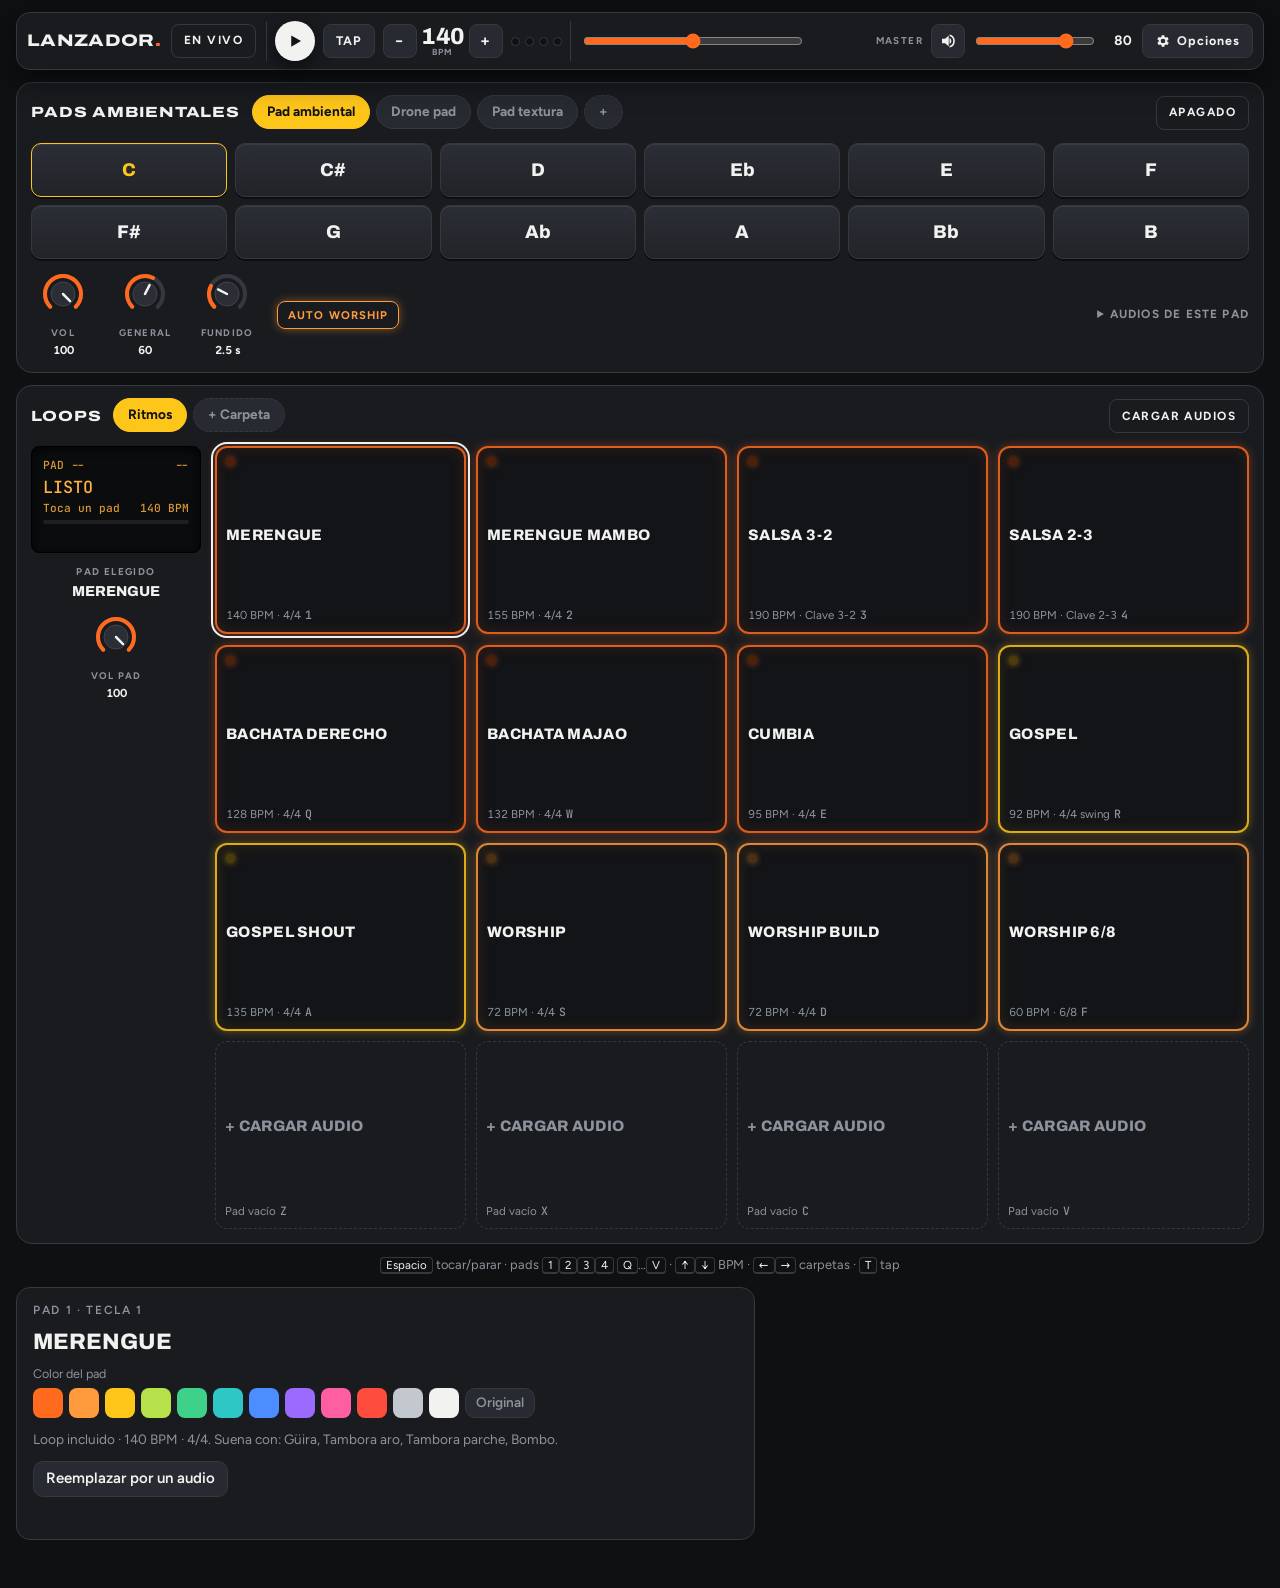
==== commit 7c3c74a8: "Nueva interfaz estilo consola en vivo: barra de transporte, pads ambientales con perillas y pads de " ====
--- a/docs/index.html
+++ b/docs/index.html
@@ -43,20 +43,14 @@
 * { box-sizing: border-box; }
 html, body { background: var(--bg); color: var(--fg); }
 body { font-family: var(--sans); font-size: 15px; line-height: 1.45; }
-.wrap { max-width: 1120px; margin: 0 auto; padding-inline: 16px; padding-block: 18px 48px; display: grid; gap: 16px; }
+.wrap { max-width: 1280px; margin: 0 auto; padding-inline: 16px; padding-block: 12px 48px; display: grid; gap: 12px; }
 button, input, select { font: inherit; color: inherit; }
 button { cursor: pointer; }
 :focus-visible { outline: 2px solid var(--fg); outline-offset: 2px; }
 
-header.top { display: flex; align-items: baseline; justify-content: space-between; flex-wrap: wrap; gap: 8px; }
-header.top h1 { font-family: var(--display); font-weight: 800; font-stretch: 125%; font-size: 1.6rem; letter-spacing: -.01em; text-transform: uppercase; margin: 0; line-height: 1; }
-header.top h1 span { color: var(--orange); }
 .hint { color: var(--muted); font-size: .8rem; }
 kbd { font-family: var(--sans); font-size: .72rem; border: 1px solid var(--line); border-bottom-width: 2px; border-radius: 4px; padding: 0 5px; color: var(--fg); }
 
-/* Chasis */
-.device { display: grid; grid-template-columns: minmax(0, 360px) minmax(0, 1fr); gap: 22px; background: var(--body); border: 1px solid var(--line); border-radius: 20px; padding: 20px; box-shadow: 0 24px 60px #000a; }
-.side { display: grid; gap: 14px; align-content: start; min-width: 0; }
 
 .lcd { background: var(--lcd-bg); border: 1px solid #000; border-radius: 8px; padding: 12px 14px; font-family: var(--mono); color: var(--lcd); box-shadow: inset 0 2px 10px #000c; display: grid; gap: 4px; }
 .lcd .row { display: flex; justify-content: space-between; gap: 8px; font-size: .85rem; opacity: .85; }
@@ -65,15 +59,10 @@
 .lcd .bar { height: 4px; background: #ffffff14; border-radius: 2px; overflow: hidden; }
 .lcd .bar i { display: block; height: 100%; width: 0; background: var(--lcd); }
 
-.transport { display: grid; grid-template-columns: auto 1fr; gap: 14px; align-items: center; }
 .play { width: 74px; height: 74px; border-radius: 50%; border: 0; background: var(--fg); color: var(--on); display: grid; place-items: center; box-shadow: 0 6px 18px #0008; }
 .play:active { transform: translateY(2px); box-shadow: 0 2px 0 #0007; }
 .play svg { width: 30px; height: 30px; }
 .play.on { background: var(--orange); color: var(--on); }
-.tempo { display: grid; gap: 6px; min-width: 0; }
-.bpm-row { display: flex; align-items: center; gap: 8px; flex-wrap: wrap; }
-.bpm-val { font-family: var(--display); font-weight: 800; font-stretch: 100%; letter-spacing: -.03em; font-size: 3.4rem; line-height: .9; font-variant-numeric: tabular-nums; min-width: 2.6ch; }
-.bpm-unit { font-family: var(--display); font-weight: 600; font-size: .95rem; color: var(--muted); letter-spacing: .1em; }
 .btn { background: var(--pad); border: 1px solid var(--line); border-radius: 10px; padding: 6px 12px; font-weight: 600; min-height: 36px; }
 .btn:hover { border-color: var(--muted); }
 .btn:active { transform: translateY(1px); box-shadow: none; }
@@ -90,30 +79,12 @@
 .knobs output { color: var(--fg); font-variant-numeric: tabular-nums; text-transform: none; }
 .check { display: flex; align-items: center; gap: 8px; font-size: .85rem; }
 .check input { accent-color: var(--orange); width: 16px; height: 16px; flex: none; }
-.alist { display: grid; gap: 6px; }
-.arow { border: 1px solid var(--line); border-radius: 10px; background: var(--pad); }
-.arow.open { border-color: var(--yellow); background: #0003; }
-.ahead { width: 100%; display: flex; align-items: center; gap: 8px; background: transparent; border: 0; padding: 9px 10px; font-weight: 700; font-size: .92rem; text-align: left; color: var(--fg); min-height: 40px; }
-.ahead .chev { width: 1em; color: var(--muted); }
-.arow.open .ahead .an { color: var(--yellow); }
-.arow.live .ahead .chev { color: var(--orange); }
-.ahead .ainfo { margin-left: auto; color: var(--muted); font-size: .74rem; font-weight: 500; }
-.arow .keys { padding: 0 10px 10px; }
-.arow .aslot { padding: 0 10px 10px; }
-.arow .avol { display: grid; grid-template-columns: auto 1fr 3ch; gap: 8px; align-items: center; padding: 0 10px 10px; font-size: .74rem; color: var(--muted); text-transform: uppercase; letter-spacing: .06em; }
-.arow .avol output { color: var(--fg); text-align: right; font-variant-numeric: tabular-nums; text-transform: none; }
-.pvol { display: grid; grid-template-columns: minmax(0, 1fr) 3ch; gap: 10px; align-items: center; }
-.pvol output { text-align: right; font-variant-numeric: tabular-nums; color: var(--fg); font-weight: 600; }
-.alist .fchip.add { justify-self: start; }
 .keys { display: grid; grid-template-columns: repeat(6, 1fr); gap: 4px; }
 .keys button { background: var(--pad); border: 1px solid var(--line); border-radius: 6px; padding: 4px 0; font-size: .8rem; font-weight: 600; }
 .keys button.has { box-shadow: inset 0 -3px 0 var(--orange); }
 .amb-src { display: grid; gap: 6px; font-size: .82rem; }
 .amb-src .note { margin: 0; color: var(--muted); font-size: .76rem; }
 .keys button.sel { background: var(--yellow); color: var(--on); border-color: var(--yellow); }
-.amb-head { display: flex; justify-content: space-between; align-items: center; gap: 8px; }
-.amb-head .t { font-family: var(--display); font-weight: 800; font-size: 1.2rem; text-transform: uppercase; letter-spacing: .04em; }
-#ambBtn.lit { background: var(--worship); border-color: var(--worship); color: var(--on); }
 
 /* Pads */
 .padcol { display: grid; gap: 12px; align-content: start; min-width: 0; }
@@ -148,8 +119,6 @@
 .pad.active .led::before { content: "ON"; }
 .pad.active.hit { filter: brightness(1.18); box-shadow: 0 0 0 3px #fff8, 0 0 34px 8px var(--c), 0 0 90px 22px color-mix(in srgb, var(--c) 55%, transparent); }
 .padgrid.playing .pad:not(.active):not(.empty) { filter: saturate(.6) brightness(.78); }
-.volume { display: grid; grid-template-columns: auto 1fr 3ch; gap: 10px; align-items: center; background: #0003; border: 1px solid var(--line); border-radius: 12px; padding: 8px 12px; }
-.volume output { font-variant-numeric: tabular-nums; text-align: right; color: var(--fg); font-weight: 600; }
 .vol-ico { width: 34px; height: 34px; border-radius: 9px; border: 1px solid var(--line); background: var(--pad); display: grid; place-items: center; padding: 0; }
 .vol-ico svg { width: 20px; height: 20px; }
 .vol-ico.muted { background: var(--danger); border-color: var(--danger); color: var(--on); }
@@ -192,9 +161,6 @@
 .kitbox summary { cursor: pointer; font-size: .74rem; text-transform: uppercase; letter-spacing: .14em; color: var(--muted); font-weight: 600; }
 .kitbox[open] summary { margin-bottom: 4px; }
 body.stage .lower, body.stage .settings, body.stage .hint { display: none; }
-.top-btns { display: flex; gap: 8px; }
-#optsBtn { display: inline-flex; align-items: center; gap: 6px; }
-#optsBtn svg { width: 16px; height: 16px; }
 dialog.opts { background: var(--body); color: var(--fg); border: 1px solid var(--line); border-radius: 18px; padding: 0; width: min(620px, calc(100% - 24px)); max-height: calc(100dvh - 32px); box-shadow: 0 30px 80px #000c; }
 dialog.opts::backdrop { background: #000a; }
 .opts-head { position: sticky; top: 0; z-index: 2; display: flex; justify-content: space-between; align-items: center; gap: 10px; padding: 14px 16px; background: var(--body); border-bottom: 1px solid var(--line); }
@@ -209,88 +175,188 @@
 .danger-btn { border-color: var(--danger); color: var(--danger); }
 @media (max-width: 560px) { dialog.opts { width: 100%; max-width: 100%; max-height: 100dvh; height: 100dvh; border-radius: 0; margin: 0; } }
 body.stage .pad.empty { visibility: hidden; }
-#stageBtn.lit { background: var(--orange); border-color: var(--orange); color: var(--on); }
 .swatches { display: flex; flex-wrap: wrap; gap: 6px; align-items: center; }
 .sw { width: 30px; height: 30px; border-radius: 8px; border: 2px solid transparent; background: var(--s); padding: 0; }
 .sw.on { border-color: var(--fg); box-shadow: 0 0 0 2px var(--bg) inset; }
 .msg { font-size: .82rem; color: var(--wav); min-height: 1.2em; }
 .msg.err { color: var(--danger); }
 
-@media (max-width: 860px) {
-  .device { grid-template-columns: 1fr; padding: 14px; }
-  .side { display: contents; }
-  .lcd { order: 1; } .transport { order: 2; } .padcol { order: 3; } .volume { order: 4; } .knobs { order: 5; }
+
+/* ===== Estilo consola en vivo (barra de transporte, pads ambientales con perillas, pads de loops con borde de neón) ===== */
+.tlabel { font-size: .62rem; text-transform: uppercase; letter-spacing: .14em; color: var(--muted); font-weight: 700; }
+.topbar { position: sticky; top: 0; z-index: 5; display: flex; align-items: center; gap: 10px; flex-wrap: wrap; background: var(--body); border: 1px solid var(--line); border-radius: 14px; padding: 8px 10px; box-shadow: 0 10px 30px #0008; }
+.brand { font-family: var(--display); font-weight: 800; font-stretch: 125%; font-size: 1.05rem; text-transform: uppercase; letter-spacing: .02em; }
+.brand span { color: var(--orange); }
+.pill { background: transparent; border: 1.5px solid var(--line); border-radius: 8px; padding: 5px 12px; font-weight: 800; font-size: .74rem; text-transform: uppercase; letter-spacing: .12em; min-height: 34px; color: var(--fg); }
+.pill.lit, #stageBtn.lit { background: var(--orange); border-color: var(--orange); color: var(--on); box-shadow: 0 0 14px color-mix(in srgb, var(--orange) 60%, transparent); }
+#ambBtn.lit { background: var(--yellow); border-color: var(--yellow); color: var(--on); box-shadow: 0 0 14px color-mix(in srgb, var(--yellow) 55%, transparent); }
+.tgroup { display: flex; align-items: center; gap: 8px; padding-inline: 8px; border-inline: 1px solid var(--line); }
+.tbtn { background: var(--pad); border: 1px solid var(--line); border-radius: 8px; min-height: 34px; padding: 4px 12px; font-weight: 800; font-size: .78rem; letter-spacing: .08em; display: inline-flex; align-items: center; gap: 6px; }
+.tbtn.sq { width: 34px; padding: 0; justify-content: center; font-size: 1rem; }
+.tbtn:active, .pill:active { transform: translateY(1px); }
+.gear svg { width: 16px; height: 16px; }
+.play { width: 40px; height: 40px; border-radius: 50%; border: 0; background: var(--fg); color: var(--on); display: grid; place-items: center; flex: none; }
+.play svg { width: 18px; height: 18px; }
+.play.on { background: var(--orange); box-shadow: 0 0 16px color-mix(in srgb, var(--orange) 70%, transparent); }
+.bpmbox { display: flex; align-items: center; gap: 4px; }
+.bpm-read { display: grid; justify-items: center; min-width: 4ch; line-height: 1; }
+.bpm-read b { font-family: var(--display); font-weight: 800; font-size: 1.45rem; font-variant-numeric: tabular-nums; letter-spacing: -.02em; }
+.bpm-read small { font-size: .55rem; letter-spacing: .14em; color: var(--muted); font-weight: 700; }
+.beats { display: flex; gap: 5px; }
+.beat { width: 9px; height: 9px; }
+.bpm-slider { flex: 1 1 120px; max-width: 220px; min-width: 90px; }
+.master { display: flex; align-items: center; gap: 8px; margin-left: auto; min-width: 200px; }
+.master input { width: 120px; }
+.master output { font-variant-numeric: tabular-nums; font-weight: 700; min-width: 3ch; text-align: right; font-size: .85rem; }
+.vol-ico { width: 34px; height: 34px; border-radius: 8px; border: 1px solid var(--line); background: var(--pad); display: grid; place-items: center; padding: 0; flex: none; }
+.vol-ico svg { width: 18px; height: 18px; }
+
+.deck { background: var(--body); border: 1px solid var(--line); border-radius: 16px; padding: 12px 14px 14px; display: grid; gap: 12px; min-width: 0; }
+.deck-head { display: flex; align-items: center; gap: 12px; min-width: 0; }
+.deck-head .folders { flex: 1; min-width: 0; }
+.deck-t { margin: 0; font-family: var(--display); font-weight: 800; font-stretch: 125%; font-size: .92rem; text-transform: uppercase; letter-spacing: .06em; white-space: nowrap; }
+.akeys { display: grid; grid-template-columns: repeat(6, minmax(0, 1fr)); gap: 8px; }
+.akey { position: relative; min-height: 54px; border-radius: 10px; border: 1px solid var(--line); background: linear-gradient(#2b2e35, #212328); font-family: var(--display); font-weight: 800; font-size: 1.15rem; box-shadow: inset 0 1px 0 #ffffff12, 0 2px 0 #0008; }
+.akey.has::after { content: ""; position: absolute; left: 50%; bottom: 7px; width: 18px; height: 3px; margin-left: -9px; border-radius: 2px; background: var(--orange); }
+.akey.sel { border-color: var(--yellow); color: var(--yellow); }
+.akey.sel.live { background: var(--yellow); color: var(--on); box-shadow: 0 0 0 1px var(--yellow), 0 0 24px 2px color-mix(in srgb, var(--yellow) 60%, transparent); }
+.akey:active { transform: translateY(1px); }
+.knobrow { display: flex; align-items: center; gap: 18px; flex-wrap: wrap; }
+.knob { display: grid; justify-items: center; gap: 2px; width: 64px; touch-action: none; user-select: none; -webkit-user-select: none; cursor: ns-resize; }
+.knob svg { width: 46px; height: 46px; }
+.knob .kt { font-size: .6rem; text-transform: uppercase; letter-spacing: .12em; color: var(--muted); font-weight: 800; }
+.knob .kv { font-size: .72rem; font-variant-numeric: tabular-nums; font-weight: 700; }
+.knob:focus-visible { outline: 2px solid var(--fg); outline-offset: 2px; border-radius: 8px; }
+.toggle { display: inline-flex; align-items: center; gap: 8px; cursor: pointer; }
+.toggle input { position: absolute; opacity: 0; pointer-events: none; }
+.toggle span { border: 1.5px solid var(--line); border-radius: 8px; padding: 5px 10px; font-size: .7rem; font-weight: 800; text-transform: uppercase; letter-spacing: .1em; color: var(--muted); }
+.toggle input:checked + span { border-color: var(--worship); color: var(--worship); box-shadow: 0 0 10px color-mix(in srgb, var(--worship) 45%, transparent); }
+.toggle input:focus-visible + span { outline: 2px solid var(--fg); outline-offset: 2px; }
+.amb-more { margin-left: auto; font-size: .82rem; }
+.amb-more summary { cursor: pointer; color: var(--muted); font-weight: 700; font-size: .74rem; text-transform: uppercase; letter-spacing: .1em; }
+.amb-more[open] { flex-basis: 100%; margin-left: 0; }
+.amb-more[open] summary { margin-bottom: 8px; }
+
+.loops-body { display: grid; grid-template-columns: 170px minmax(0, 1fr); gap: 14px; align-items: start; }
+.loops-side { display: grid; gap: 12px; justify-items: stretch; }
+.loops-side .knob { justify-self: center; }
+.lcd { padding: 10px 11px; }
+.lcd .big { font-size: 1.05rem; }
+.lcd .row { font-size: .7rem; }
+.lcd .next { font-size: .72rem; }
+.selpad { display: grid; gap: 2px; text-align: center; }
+.selpad b { font-family: var(--display); font-weight: 800; text-transform: uppercase; font-size: .9rem; overflow: hidden; text-overflow: ellipsis; white-space: nowrap; }
+.padgrid { gap: 10px; }
+.pad { background: #131417; border: 2px solid color-mix(in srgb, var(--c) 85%, transparent); border-radius: 12px; padding: 9px;
+  box-shadow: 0 0 10px color-mix(in srgb, var(--c) 35%, transparent), inset 0 0 14px color-mix(in srgb, var(--c) 12%, transparent); justify-content: space-between; }
+.pad .nm { font-size: clamp(.58rem, 9cqi, .95rem); letter-spacing: .02em; }
+.pad .strip { display: none; }
+.pad .led { background: color-mix(in srgb, var(--c) 30%, #000); box-shadow: 0 0 6px color-mix(in srgb, var(--c) 50%, transparent); }
+.pad.empty { border: 1.5px dashed var(--line); box-shadow: none; }
+.pad.active { border-color: var(--c); }
+@media (min-width: 901px) { .pad { aspect-ratio: 4 / 3; } }
+.hint { text-align: center; }
+
+@media (max-width: 900px) {
+  .bpm-slider { display: none; }
+  .master { min-width: 0; }
+  .master input { width: 90px; }
+  .loops-body { grid-template-columns: 1fr; }
+  .loops-side { grid-template-columns: minmax(0, 1fr) auto; align-items: center; }
+  .loops-side .selpad { display: none; }
   .lower { grid-template-columns: 1fr; }
 }
-@media (max-width: 480px) {
-  .hint { display: none; }
-  .padgrid { gap: 8px; }
-  .pad { padding: 7px; border-radius: 10px; }
+@media (max-width: 600px) {
+  .topbar { gap: 8px; }
+  .brand, .gear span, .master .tlabel, .beats { display: none; }
+  #stageBtn { order: 1; }
+  .master { order: 2; flex: 1; margin-left: 0; min-width: 0; }
+  .master input { flex: 1; width: auto; min-width: 0; }
+  .gear { order: 3; }
+  .tgroup { padding-inline: 0; border: 0; order: 4; flex-basis: 100%; justify-content: space-between; }
+  .deck { padding: 10px; }
+  .deck-head { flex-wrap: wrap; gap: 8px; }
+  .deck-head .folders { order: 3; flex-basis: 100%; }
+  .deck-head .pill { margin-left: auto; }
+  .akeys { gap: 6px; }
+  .akey { min-height: 46px; font-size: 1rem; }
+  .knobrow { gap: 10px; }
+  .knob { width: 58px; }
+  .padgrid { gap: 7px; }
+  .pad { padding: 6px; border-radius: 10px; }
   .pad .meta .kb, .pad .meta .mt { display: none; }
   .fields { grid-template-columns: 1fr; }
-}
+  .hint { display: none; }
+}
+body.stage .topbar .bpm-slider { display: none; }
 </style>
 </head>
 <body>
 <div class="wrap">
-  <header class="top">
-    <h1>Lanzador <span>de</span> Loops</h1>
-    <div class="top-btns"><button class="btn small" id="stageBtn">Modo escenario</button><button class="btn small" id="optsBtn" aria-haspopup="dialog"><svg viewBox="0 0 24 24" fill="currentColor" aria-hidden="true"><path d="M19.4 13a7.6 7.6 0 0 0 0-2l2.1-1.6-2-3.5-2.5 1a7.4 7.4 0 0 0-1.7-1L15 3.3h-4l-.4 2.6a7.4 7.4 0 0 0-1.7 1l-2.5-1-2 3.5L6.6 11a7.6 7.6 0 0 0 0 2l-2.1 1.6 2 3.5 2.5-1a7.4 7.4 0 0 0 1.7 1l.4 2.6h4l.4-2.6a7.4 7.4 0 0 0 1.7-1l2.5 1 2-3.5zM13 15.5a3.5 3.5 0 1 1 0-7 3.5 3.5 0 0 1 0 7z" transform="translate(-1 0)"/></svg>Opciones</button></div>
-    <div class="hint"><kbd>Espacio</kbd> tocar/parar · pads <kbd>1</kbd><kbd>2</kbd><kbd>3</kbd><kbd>4</kbd> <kbd>Q</kbd>…<kbd>V</kbd> · <kbd>↑</kbd><kbd>↓</kbd> BPM · <kbd>T</kbd> tap</div>
+  <header class="topbar" aria-label="Transporte">
+    <div class="brand">Lanzador<span>.</span></div>
+    <button class="pill" id="stageBtn" aria-pressed="false">En vivo</button>
+    <div class="tgroup">
+      <button class="play" id="play" aria-label="Tocar"><svg id="playIcon" viewBox="0 0 24 24" fill="currentColor"><path d="M7 4.5v15l13-7.5z"/></svg></button>
+      <button class="tbtn" id="tap">TAP</button>
+      <div class="bpmbox"><button class="tbtn sq" id="bpmDown" aria-label="Bajar BPM">−</button><div class="bpm-read"><b id="bpmVal">140</b><small>BPM</small></div><button class="tbtn sq" id="bpmUp" aria-label="Subir BPM">+</button></div>
+      <div class="beats" id="beats"></div>
+    </div>
+    <input type="range" id="bpm" min="40" max="240" value="140" aria-label="BPM" class="bpm-slider">
+    <div class="master"><span class="tlabel">Master</span>
+      <button class="vol-ico" id="mute" aria-label="Silenciar"><svg viewBox="0 0 24 24" fill="currentColor"><path id="muteIcon" d="M4 9v6h4l5 4V5L8 9H4zm12.5 3a4.5 4.5 0 0 0-2.5-4v8a4.5 4.5 0 0 0 2.5-4zM14 3.2v2.1a7 7 0 0 1 0 13.4v2.1a9 9 0 0 0 0-17.6z"/></svg></button>
+      <input type="range" id="vol" min="0" max="100" value="80" aria-label="Volumen general"><output id="volOut">80</output></div>
+    <button class="tbtn gear" id="optsBtn" aria-haspopup="dialog" aria-label="Opciones"><svg viewBox="0 0 24 24" fill="currentColor" aria-hidden="true"><path d="M19.4 13a7.6 7.6 0 0 0 0-2l2.1-1.6-2-3.5-2.5 1a7.4 7.4 0 0 0-1.7-1L15 3.3h-4l-.4 2.6a7.4 7.4 0 0 0-1.7 1l-2.5-1-2 3.5L6.6 11a7.6 7.6 0 0 0 0 2l-2.1 1.6 2 3.5 2.5-1a7.4 7.4 0 0 0 1.7 1l.4 2.6h4l.4-2.6a7.4 7.4 0 0 0 1.7-1l2.5 1 2-3.5zM13 15.5a3.5 3.5 0 1 1 0-7 3.5 3.5 0 0 1 0 7z" transform="translate(-1 0)"/></svg><span>Opciones</span></button>
   </header>
 
-  <section class="device" aria-label="Controlador">
-    <div class="side">
-      <div class="lcd" aria-live="polite">
-        <div class="row"><span id="lcdPad">PAD --</span><span id="lcdMeter">--</span></div>
-        <div class="big" id="lcdName">Listo</div>
-        <div class="row"><span id="lcdPos">Toca un pad</span><span id="lcdBpm">--- BPM</span></div>
-        <div class="bar"><i id="lcdBar"></i></div>
-        <div class="next" id="lcdNext"></div>
-      </div>
-
-      <div class="transport">
-        <button class="play" id="play" aria-label="Tocar"><svg id="playIcon" viewBox="0 0 24 24" fill="currentColor"><path d="M7 4.5v15l13-7.5z"/></svg></button>
-        <div class="tempo">
-          <div class="bpm-row">
-            <div class="bpm-val" id="bpmVal">140</div>
-            <div class="bpm-unit">BPM</div>
-            <button class="btn small" id="bpmDown" aria-label="Bajar BPM">−</button>
-            <button class="btn small" id="bpmUp" aria-label="Subir BPM">+</button>
-            <button class="btn small" id="tap">TAP</button>
-          </div>
-          <input type="range" id="bpm" min="40" max="240" value="140" aria-label="BPM">
-          <div class="beats" id="beats"></div>
-        </div>
-      </div>
-
-      <div class="volume">
-        <button class="vol-ico" id="mute" aria-label="Silenciar"><svg viewBox="0 0 24 24" fill="currentColor"><path id="muteIcon" d="M4 9v6h4l5 4V5L8 9H4zm12.5 3a4.5 4.5 0 0 0-2.5-4v8a4.5 4.5 0 0 0 2.5-4zM14 3.2v2.1a7 7 0 0 1 0 13.4v2.1a9 9 0 0 0 0-17.6z"/></svg></button>
-        <input type="range" id="vol" min="0" max="100" value="80" aria-label="Volumen general">
-        <output id="volOut">80</output>
-      </div>
-
-
-      <div class="knobs">
-        <div class="amb-head"><span class="t">Pad ambiental</span><button class="btn small" id="ambBtn">Apagado</button></div>
-        <div class="alist" id="ambFolders" aria-label="Tipos de pad"></div>
-        <label class="sl" for="ambVol"><span>Volumen general de los pads</span><output id="ambVolOut">60</output></label>
-        <input type="range" id="ambVol" min="0" max="100" value="60">
-        <label class="check"><input type="checkbox" id="ambAuto" checked> Encender solo con los loops worship</label>
-        <div class="amb-src settings" id="ambBox"><span id="ambSrc">Sintetizado</span>
+  <section class="deck amb" aria-label="Pads ambientales">
+    <div class="deck-head">
+      <h2 class="deck-t">Pads ambientales</h2>
+      <div class="folders" id="ambFolders" aria-label="Tipos de pad"></div>
+      <button class="pill" id="ambBtn">Apagado</button>
+    </div>
+    <div class="akeys" id="ambKeys"></div>
+    <div class="knobrow">
+      <div class="knob" data-for="bankVol" data-label="Vol"></div>
+      <div class="knob" data-for="ambVol" data-label="General"></div>
+      <div class="knob" data-for="ambFade" data-label="Fundido" data-unit=" s"></div>
+      <label class="toggle"><input type="checkbox" id="ambAuto" checked><span>Auto worship</span></label>
+      <details class="amb-more settings"><summary>Audios de este pad</summary>
+        <div class="amb-src" id="ambBox"><span id="ambSrc">Sintetizado</span>
           <div class="row-btns"><button class="btn small" id="ambLoad">Cargar audio por tono</button><button class="btn small" id="ambClear" hidden>Quitar audio de este tono</button></div>
           <div class="row-btns"><button class="btn small" id="ambRename">Renombrar</button><button class="btn small" id="ambDel" hidden>Borrar este pad</button></div>
           <p class="note">Carga aquí tus audios de este pad, uno por tono. Acepta WAV y MP3, y puedes elegir varios a la vez. Uso el tono que diga el nombre del archivo, por ejemplo "Pad C#.wav" o "Drone Eb.wav". Si no lo encuentro, va al tono elegido. Los tonos sin audio suenan con un sonido sintetizado de este tipo.</p>
           <div class="msg" id="ambMsg"></div></div>
-      </div>
-    </div>
-
-    <div class="padcol">
-      <div class="folders" id="folders" aria-label="Carpetas de pads"></div>
-      <div class="padgrid" id="pads">
-      </div>
+      </details>
+      <input type="range" id="bankVol" min="0" max="100" value="100" hidden>
+      <input type="range" id="ambVol" min="0" max="100" value="60" hidden><output id="ambVolOut" hidden>60</output>
+      <input type="range" id="ambFade" min="0.5" max="8" step="0.5" value="2.5" hidden>
     </div>
   </section>
+
+  <section class="deck loops" aria-label="Loops">
+    <div class="deck-head">
+      <h2 class="deck-t">Loops</h2>
+      <div class="folders" id="folders" aria-label="Carpetas de pads"></div>
+      <button class="pill settings" id="loadLoops">Cargar audios</button>
+    </div>
+    <div class="loops-body">
+      <aside class="loops-side">
+        <div class="lcd" aria-live="polite">
+          <div class="row"><span id="lcdPad">PAD --</span><span id="lcdMeter">--</span></div>
+          <div class="big" id="lcdName">Listo</div>
+          <div class="row"><span id="lcdPos">Toca un pad</span><span id="lcdBpm">--- BPM</span></div>
+          <div class="bar"><i id="lcdBar"></i></div>
+          <div class="next" id="lcdNext"></div>
+        </div>
+        <div class="selpad"><span class="tlabel">Pad elegido</span><b id="selName">—</b></div>
+        <div class="knob" data-for="padVol" data-label="Vol pad"></div>
+        <input type="range" id="padVol" min="0" max="100" value="100" hidden>
+      </aside>
+      <div class="padgrid" id="pads"></div>
+    </div>
+  </section>
+  <div class="hint"><kbd>Espacio</kbd> tocar/parar · pads <kbd>1</kbd><kbd>2</kbd><kbd>3</kbd><kbd>4</kbd> <kbd>Q</kbd>…<kbd>V</kbd> · <kbd>↑</kbd><kbd>↓</kbd> BPM · <kbd>←</kbd><kbd>→</kbd> carpetas · <kbd>T</kbd> tap</div>
 
   <section class="lower">
     <div class="panel" id="editPanel" aria-live="polite"></div>
@@ -442,11 +508,11 @@
 function ambDefaults(){   // sets y versiones anteriores tenían una sola carpeta "Pad 1"
   if (ambBanks.length === 1 && /^pad 1$/i.test(ambBanks[0].name)) { ambBanks[0].name = AMB_DEFAULT[0][0]; ambBanks[0].synth = 'warm'; AMB_DEFAULT.slice(1).forEach(([name, synth]) => ambBanks.push({ name, synth, wav: {} })); }
 }
-const st = { bpm:140, key:0, swing:50, quantize:true, lockBpm:false, vol:80, ambVol:60, ambAuto:true, sel:0, stage:false, colors:{}, vols:{}, quality:'hi', folder:0, ambBank:0 };
+const st = { bpm:140, ambFade:2.5, key:0, swing:50, quantize:true, lockBpm:false, vol:80, ambVol:60, ambAuto:true, sel:0, stage:false, colors:{}, vols:{}, quality:'hi', folder:0, ambBank:0 };
 const LS = 'lanzador.v2';
 try {
   const s = JSON.parse(localStorage.getItem(LS) || '{}');
-  for (const k of ['key','quantize','lockBpm','vol','ambVol','ambAuto','sel','stage','colors','vols','quality']) if (k in s) st[k] = s[k];
+  for (const k of ['ambFade','key','quantize','lockBpm','vol','ambVol','ambAuto','sel','stage','colors','vols','quality']) if (k in s) st[k] = s[k];
   if (s.edits) for (const [i, tr] of Object.entries(s.edits)) if (pads[i] && !pads[i].wav) pads[i].tracks = tr;
   if (Array.isArray(s.folders)) s.folders.forEach((n, f) => { if (f === 0) folders[0].name = n; else folders[f] = { name: n, pads: emptyPads() }; });
   if (folders[s.folder]) st.folder = s.folder;
@@ -461,7 +527,7 @@
   try {
     const edits = {};
     folders[0].pads.forEach((p, i) => { if (p && !p.wav && BUILTIN[i] && JSON.stringify(p.tracks) !== JSON.stringify(BUILTIN[i].tracks)) edits[i] = p.tracks; });
-    localStorage.setItem(LS, JSON.stringify({ key:st.key, quantize:st.quantize, lockBpm:st.lockBpm, vol:st.vol, ambVol:st.ambVol, ambAuto:st.ambAuto, sel:st.sel, stage:st.stage, colors:st.colors, vols:st.vols, quality:st.quality, edits, folder:st.folder, folders: folders.map(f => f.name), ambBank:st.ambBank, ambBanks: ambBanks.map(b => ({ name: b.name, synth: b.synth, vol: b.vol ?? 100 })) }));
+    localStorage.setItem(LS, JSON.stringify({ ambFade:st.ambFade, key:st.key, quantize:st.quantize, lockBpm:st.lockBpm, vol:st.vol, ambVol:st.ambVol, ambAuto:st.ambAuto, sel:st.sel, stage:st.stage, colors:st.colors, vols:st.vols, quality:st.quality, edits, folder:st.folder, folders: folders.map(f => f.name), ambBank:st.ambBank, ambBanks: ambBanks.map(b => ({ name: b.name, synth: b.synth, vol: b.vol ?? 100 })) }));
   } catch (e) {}
 }
 
@@ -549,7 +615,7 @@
   const t = ctx.currentTime, root = 48 + st.key, w = ambWav[st.key];
   const lvl = ctx.createGain(); lvl.gain.value = lvlOf(ambBanks[st.ambBank].vol); lvl.connect(buses.amb);
   if (w) {   // WAV propio: en loop, sin seguir el BPM y con entrada suave
-    const out = ctx.createGain(); out.gain.setValueAtTime(.0001, t); out.gain.linearRampToValueAtTime(.9, t + 2.5);
+    const out = ctx.createGain(); out.gain.setValueAtTime(.0001, t); out.gain.linearRampToValueAtTime(.9, t + st.ambFade);
     const src = ctx.createBufferSource(); src.buffer = w.buffer; src.loop = true; src.loopStart = w.ls || 0; src.loopEnd = w.le ?? w.buffer.duration;
     src.connect(out); out.connect(lvl); src.start(t, w.ls || 0);
     amb = { out, lvl, bank: st.ambBank, oscs: [src] };
@@ -557,7 +623,7 @@
   }
   const kind = ambBanks[st.ambBank].synth || 'warm';
   if (kind === 'drone') {   // grave y quieto: fundamental, octava abajo y quinta, casi sin brillo
-    const out = ctx.createGain(); out.gain.setValueAtTime(.0001, t); out.gain.linearRampToValueAtTime(.22, t + 3);
+    const out = ctx.createGain(); out.gain.setValueAtTime(.0001, t); out.gain.linearRampToValueAtTime(.22, t + st.ambFade);
     const f = ctx.createBiquadFilter(); f.type = 'lowpass'; f.frequency.value = 520; f.Q.value = .4; f.connect(out); out.connect(lvl);
     const oscs = [];
     for (const [semi, lvl, type] of [[-12, 1, 'sine'], [0, .8, 'triangle'], [7, .45, 'sine'], [12, .25, 'triangle']]) {
@@ -569,7 +635,7 @@
     amb = { out, lvl, bank: st.ambBank, oscs }; return;
   }
   if (kind === 'texture') {   // aire y brillo: octavas altas que titilan sobre ruido filtrado en el tono
-    const out = ctx.createGain(); out.gain.setValueAtTime(.0001, t); out.gain.linearRampToValueAtTime(.14, t + 3); out.connect(lvl);
+    const out = ctx.createGain(); out.gain.setValueAtTime(.0001, t); out.gain.linearRampToValueAtTime(.14, t + st.ambFade); out.connect(lvl);
     const oscs = [];
     const nb = ctx.createBuffer(1, ctx.sampleRate * 4, ctx.sampleRate), nd = nb.getChannelData(0); for (let i = 0; i < nd.length; i++) nd[i] = Math.random() * 2 - 1;
     const noise = ctx.createBufferSource(); noise.buffer = nb; noise.loop = true;
@@ -583,7 +649,7 @@
     });
     amb = { out, lvl, bank: st.ambBank, oscs }; return;
   }
-  const out = ctx.createGain(); out.gain.setValueAtTime(.0001, t); out.gain.linearRampToValueAtTime(.16, t + 2.5);
+  const out = ctx.createGain(); out.gain.setValueAtTime(.0001, t); out.gain.linearRampToValueAtTime(.16, t + st.ambFade);
   const f = ctx.createBiquadFilter(); f.type = 'lowpass'; f.frequency.value = 900; f.Q.value = .6;
   const lfo = ctx.createOscillator(); lfo.frequency.value = .07; const lg = ctx.createGain(); lg.gain.value = 350;
   lfo.connect(lg); lg.connect(f.frequency); lfo.start(t);
@@ -600,8 +666,8 @@
 function ambStop(){
   if (!amb) return;
   const t = ctx.currentTime, a = amb; amb = null;
-  a.out.gain.cancelScheduledValues(t); a.out.gain.setValueAtTime(a.out.gain.value, t); a.out.gain.linearRampToValueAtTime(.0001, t + 3);
-  a.oscs.forEach(o => o.stop(t + 3.1));
+  a.out.gain.cancelScheduledValues(t); a.out.gain.setValueAtTime(a.out.gain.value, t); a.out.gain.linearRampToValueAtTime(.0001, t + st.ambFade);
+  a.oscs.forEach(o => o.stop(t + st.ambFade + .1));
 }
 function setAmb(on, auto = false){
   ambOn = on; ambAutoOn = on && auto;
@@ -767,19 +833,11 @@
   const n = p && !p.wav ? lenOf(p) / p.div : 4;
   $('beats').innerHTML = Array.from({ length: n }, (_, i) => `<span class="beat${i === 0 ? ' one' : ''}"></span>`).join('');
 }
-const ambBox = document.getElementById('ambBox');
 function renderAmb(){
-  ambBox.remove();
-  $('ambFolders').innerHTML = ambBanks.map((B, b) => {
-    const open = b === st.ambBank, n = Object.keys(B.wav).length;
-    return `<div class="arow${open ? ' open' : ''}${open && ambOn ? ' live' : ''}">
-      <button class="ahead" data-b="${b}" aria-expanded="${open}"><span class="chev">${open ? '▾' : '▸'}</span><span class="an">${esc(B.name)}</span>
-        <span class="ainfo">${open ? 'Tono ' + KEY_NAMES[st.key] : ''}${n ? `${open ? ' · ' : ''}${n} ${n === 1 ? 'audio' : 'audios'}` : ''}</span></button>
-      ${open ? `<div class="keys">${KEY_NAMES.map((k, i) => `<button class="${i === st.key ? 'sel' : ''}${ambWav[i] ? ' has' : ''}" data-k="${i}" aria-label="Tono ${k}">${k}</button>`).join('')}</div>
-      <label class="avol"><span>Volumen</span><input type="range" min="0" max="100" value="${B.vol ?? 100}" data-bvol="${b}" aria-label="Volumen de ${esc(B.name)}"><output>${B.vol ?? 100}</output></label><div class="aslot"></div>` : ''}
-    </div>`;
-  }).join('') + '<button class="fchip add" data-b="new">+ Agregar pad</button>';
-  $('ambFolders').querySelector('.aslot').appendChild(ambBox);
+  $('ambFolders').innerHTML = ambBanks.map((B, b) => `<button class="fchip${b === st.ambBank ? ' on' : ''}" data-b="${b}" aria-pressed="${b === st.ambBank}">${esc(B.name)}${Object.keys(B.wav).length ? `<small style="opacity:.7"> · ${Object.keys(B.wav).length}</small>` : ''}</button>`).join('')
+    + '<button class="fchip add" data-b="new" aria-label="Agregar pad">+</button>';
+  $('ambKeys').innerHTML = KEY_NAMES.map((k, i) => `<button class="akey${i === st.key ? ' sel' : ''}${i === st.key && ambOn ? ' live' : ''}${ambWav[i] ? ' has' : ''}" data-k="${i}" aria-pressed="${i === st.key && ambOn}" aria-label="Tono ${k}">${k}</button>`).join('');
+  $('bankVol').value = ambBanks[st.ambBank].vol ?? 100;
   $('ambDel').hidden = st.ambBank === 0;
   $('ambBtn').textContent = ambOn ? 'Encendido' : 'Apagado';
   $('ambBtn').classList.toggle('lit', ambOn);
@@ -790,10 +848,6 @@
 let phCells = [];
 const SWATCHES = [['Naranja','#ff6a1f'],['Ámbar','#ff9b3d'],['Amarillo','#ffc61a'],['Lima','#b6e14a'],['Verde','#3fd18a'],['Turquesa','#2fc6c6'],
   ['Azul','#4c8dff'],['Violeta','#9b6bff'],['Rosa','#ff5fa2'],['Rojo','#ff4d3d'],['Gris','#c3c8cf'],['Blanco','#f2f2f0']];
-function volPicker(i){
-  const v = st.vols[ck(i)] ?? 100;
-  return `<label class="field">Volumen de este pad<span class="pvol"><input type="range" id="pVol" min="0" max="100" value="${v}" aria-label="Volumen de este pad"><output id="pVolOut">${v}</output></span></label>`;
-}
 function colorPicker(i){
   const cur = st.colors[ck(i)];
   return `<div class="field">Color del pad<div class="swatches">${SWATCHES.map(([n, c]) =>
@@ -802,6 +856,7 @@
 }
 function renderEdit(){
   const i = st.sel, p = pads[i], el = $('editPanel');
+  $('padVol').value = st.vols[ck(i)] ?? 100; $('selName').textContent = p ? p.name : `Pad ${i + 1} vacío`;
   const head = `<h2>Pad ${i + 1} · tecla ${PAD_KEYS[i]}</h2>`;
   if (!p) {
     el.innerHTML = head + `<h3>Pad vacío</h3><p>Carga un loop en WAV o MP3 para lanzarlo desde este pad. Calculo su BPM por la duración y luego puedes corregirlo.</p>
@@ -812,14 +867,14 @@
     el.innerHTML = head + `<h3>${esc(p.name)}</h3>
       <div class="fields"><label class="field">Nombre<input id="wName" value="${esc(p.name)}" maxlength="24"></label>
       <label class="field">BPM original<input id="wBpm" type="number" min="40" max="240" value="${p.bpm}"></label></div>
-      ${colorPicker(i)}${volPicker(i)}
+      ${colorPicker(i)}
       <label class="check"><input type="checkbox" id="wFollow"${p.follow === false ? '' : ' checked'}> Seguir el BPM (apágalo para drones y texturas)</label>
       <p>Archivo: ${esc(p.file)} · ${p.buffer.duration.toFixed(2)} s. ${p.follow === false ? 'Suena siempre a su velocidad y tono originales.' : 'Al subir o bajar el BPM, este audio también sube o baja de tono.'}</p>
       <div class="row-btns"><button class="btn" data-act="load">Reemplazar audio</button><button class="btn" data-act="unload">${BUILTIN[i] && !st.folder ? 'Volver al loop original' : 'Vaciar pad'}</button></div><div class="msg" id="msg"></div>`;
     return;
   }
   el.innerHTML = head + `<h3>${esc(p.name)}</h3>
-    ${colorPicker(i)}${volPicker(i)}
+    ${colorPicker(i)}
     <p>Loop incluido · ${p.bpm} BPM · ${esc(p.meter)}. Suena con: ${Object.keys(p.tracks).map(k => LABELS[k] + (kit[k] ? ' (tu audio)' : '')).join(', ')}.</p>
     <div class="row-btns"><button class="btn" data-act="load">Reemplazar por un audio</button></div><div class="msg" id="msg"></div>`;
 }
@@ -833,6 +888,7 @@
   if (s >= 0 && isCur(st.sel) && $('grid')) { phCells = [...$('grid').querySelectorAll(`td[data-s="${s}"]`)]; phCells.forEach(td => td.classList.add('ph')); }
 }
 function frame(){
+  drawKnobs();
   if (playing && cur !== null) {
     const p = CP(), now = ctx.currentTime;
     if (p.wav) {
@@ -965,7 +1021,11 @@
 $('quantize').onchange = e => { st.quantize = e.target.checked; save(); };
 $('lockBpm').onchange = e => { st.lockBpm = e.target.checked; save(); };
 $('ambBtn').onclick = () => setAmb(!ambOn);
-function pickKey(k){ st.key = k; save(); if (ambOn) { ambStop(); ambStart(); } renderAmb(); }
+function pickKey(k){   // tocar un tono lo enciende en ese tono; tocar el tono que suena lo apaga
+  if (ambOn && k === st.key) { setAmb(false); return; }
+  st.key = k; save();
+  if (ambOn) { ambStop(); ambStart(); renderAmb(); } else setAmb(true);
+}
 $('ambLoad').onclick = () => $('ambFile').click();
 $('ambFile').onchange = e => { const fs = [...e.target.files]; e.target.value = ''; loadAmbFiles(fs); };
 $('ambClear').onclick = async () => { delete ambWav[st.key]; await idb.del(ak(st.ambBank, st.key)); if (ambOn) { ambStop(); ambStart(); } ambMsg(''); renderAmb(); };
@@ -994,15 +1054,13 @@
     renderPads(); renderEdit();
   }
 });
-$('editPanel').addEventListener('input', e => {
-  if (e.target.id !== 'pVol') return;
+$('padVol').addEventListener('input', e => {
   const i = st.sel, v = +e.target.value;
   if (v === 100) delete st.vols[ck(i)]; else st.vols[ck(i)] = v;
-  $('pVolOut').textContent = v;
   if (isCur(i) && playing) { const g = lvlOf(v), t = ctx.currentTime; buses.perc.gain.setTargetAtTime(g, t, .03); buses.wav.gain.setTargetAtTime(g, t, .03); }
 });
+$('padVol').addEventListener('change', save);
 $('editPanel').addEventListener('change', async e => {
-  if (e.target.id === 'pVol') { save(); return; }
   const i = st.sel, p = pads[i]; if (!p || !p.wav) return;
   if (e.target.id === 'wName') p.name = e.target.value.trim().slice(0, 24) || p.name;
   if (e.target.id === 'wFollow') {
@@ -1146,7 +1204,7 @@
 function applyStage(){
   document.body.classList.toggle('stage', st.stage);
   $('stageBtn').classList.toggle('lit', st.stage);
-  $('stageBtn').textContent = st.stage ? 'Salir del modo escenario' : 'Modo escenario';
+  $('stageBtn').textContent = 'En vivo'; $('stageBtn').setAttribute('aria-pressed', st.stage); $('stageBtn').title = st.stage ? 'Salir del modo en vivo' : 'Modo en vivo: solo lo necesario para tocar';
 }
 $('stageBtn').onclick = () => { st.stage = !st.stage; applyStage(); save(); };
 
@@ -1156,7 +1214,7 @@
 function buildSet(){
   const files = [], enc = new TextEncoder();
   const set = { app: 'lanzador-de-loops', version: 2, saved: new Date().toISOString(),
-    ajustes: { key: st.key, quantize: st.quantize, lockBpm: st.lockBpm, vol: st.vol, ambVol: st.ambVol, ambAuto: st.ambAuto, colors: st.colors, vols: st.vols, quality: st.quality },
+    ajustes: { ambFade: st.ambFade, key: st.key, quantize: st.quantize, lockBpm: st.lockBpm, vol: st.vol, ambVol: st.ambVol, ambAuto: st.ambAuto, colors: st.colors, vols: st.vols, quality: st.quality },
     edits: {}, pads: {}, folders: [], kit: {}, amb: {} };
   folders.forEach((F, f) => {
     const fp = {};
@@ -1261,7 +1319,7 @@
   ambDefaults(); ambWav = ambBanks[0].wav;
   st.vols = {}; Object.assign(st, set.ajustes || {});
   $('quantize').checked = st.quantize; $('lockBpm').checked = st.lockBpm; $('ambAuto').checked = st.ambAuto; $('xQuality').value = st.quality;
-  $('vol').value = st.vol; $('volOut').textContent = st.vol; $('ambVol').value = st.ambVol; $('ambVolOut').textContent = st.ambVol;
+  $('vol').value = st.vol; $('volOut').textContent = st.vol; $('ambVol').value = st.ambVol; $('ambVolOut').textContent = st.ambVol; $('ambFade').value = st.ambFade;
   applyLevels(); if (ambOn) { ambStop(); ambStart(); }
   save(); renderFolders(); renderPads(); renderEdit(); renderKit(); renderAmb(); renderLcd();
   setMsg(bad ? `Set cargado, pero ${bad === 1 ? 'faltó 1 audio' : `faltaron ${bad} audios`}.` : 'Set cargado.', !!bad);
@@ -1284,6 +1342,7 @@
 $('opts').addEventListener('click', e => { if (e.target === $('opts')) $('opts').close(); });
 $('optsTabs').onclick = e => { const b = e.target.closest('[data-go]'); if (b) showTab(b.dataset.go); };
 $('addLoops').onclick = () => $('addFile').click();
+$('loadLoops').onclick = () => $('addFile').click();
 $('addDrones').onclick = () => $('ambFile').click();
 $('addFile').onchange = async e => {
   const fs = [...e.target.files]; e.target.value = '';
@@ -1354,13 +1413,15 @@
   st.ambBank = -1; setAmbBank(Math.max(0, to));
   ambMsg(`Borré "${name}".`);
 }
-$('ambFolders').addEventListener('input', e => {
-  const b = e.target.dataset.bvol; if (b === undefined) return;
-  const v = +e.target.value; ambBanks[+b].vol = v; e.target.nextElementSibling.textContent = v;
-  if (amb && amb.bank === +b) amb.lvl.gain.setTargetAtTime(lvlOf(v), ctx.currentTime, .03);
+$('bankVol').addEventListener('input', e => {
+  const v = +e.target.value; ambBanks[st.ambBank].vol = v;
+  if (amb && amb.bank === st.ambBank) amb.lvl.gain.setTargetAtTime(lvlOf(v), ctx.currentTime, .03);
 });
-$('ambFolders').addEventListener('change', e => { if (e.target.dataset.bvol !== undefined) save(); });
-$('ambFolders').onclick = e => { const kb = e.target.closest('[data-k]'); if (kb) { pickKey(+kb.dataset.k); return; } const c = e.target.closest('[data-b]'); if (!c) return; c.dataset.b === 'new' ? newAmbBank() : setAmbBank(+c.dataset.b); };
+$('bankVol').addEventListener('change', save);
+$('ambKeys').onclick = e => { const kb = e.target.closest('[data-k]'); if (kb) pickKey(+kb.dataset.k); };
+$('ambFade').addEventListener('input', e => { st.ambFade = +e.target.value; });
+$('ambFade').addEventListener('change', save);
+$('ambFolders').onclick = e => { const c = e.target.closest('[data-b]'); if (!c) return; c.dataset.b === 'new' ? newAmbBank() : setAmbBank(+c.dataset.b); };
 $('ambRename').onclick = () => {
   const n = prompt('Nombre de este pad', ambBanks[st.ambBank].name);
   if (n && n.trim()) { ambBanks[st.ambBank].name = n.trim().slice(0, 20); save(); renderAmb(); }
@@ -1448,10 +1509,40 @@
   $('opts').showModal(); renderFolderList(); showTab('archivo'); openSet(files);
 });
 
+// ---------- Perillas: giran con el dedo (arriba/abajo), la rueda o las flechas, y manejan un control deslizante oculto ----------
+const knobs = [];
+function knobSvg(f){
+  const a0 = -135, a = a0 + 270 * f, r = 18, c = 23, pt = d => [c + r * Math.sin(d * Math.PI / 180), c - r * Math.cos(d * Math.PI / 180)];
+  const [x0, y0] = pt(a0), [x1, y1] = pt(a), [xe, ye] = pt(135), big = a - a0 > 180 ? 1 : 0;
+  return `<svg viewBox="0 0 46 46" aria-hidden="true"><path d="M${x0} ${y0}A${r} ${r} 0 1 1 ${xe} ${ye}" fill="none" stroke="#34383f" stroke-width="4" stroke-linecap="round"/>`
+    + (f > .001 ? `<path d="M${x0} ${y0}A${r} ${r} 0 ${big} 1 ${x1} ${y1}" fill="none" stroke="var(--orange)" stroke-width="4" stroke-linecap="round"/>` : '')
+    + `<circle cx="23" cy="23" r="12" fill="#2b2e35" stroke="#41454d"/><line x1="23" y1="23" x2="${23 + 10 * Math.sin(a * Math.PI / 180)}" y2="${23 - 10 * Math.cos(a * Math.PI / 180)}" stroke="var(--fg)" stroke-width="2.5" stroke-linecap="round"/></svg>`;
+}
+for (const el of document.querySelectorAll('.knob')) {
+  const inp = $(el.dataset.for), min = +inp.min, max = +inp.max, stepv = +(inp.step || 1), unit = el.dataset.unit || '';
+  el.tabIndex = 0; el.setAttribute('role', 'slider'); el.setAttribute('aria-label', el.dataset.label);
+  el.setAttribute('aria-valuemin', min); el.setAttribute('aria-valuemax', max);
+  el.innerHTML = `<span class="kdial"></span><span class="kt">${el.dataset.label}</span><span class="kv"></span>`;
+  const k = { el, inp, last: null, draw(){ const v = +inp.value; if (v === k.last) return; k.last = v; el.querySelector('.kdial').innerHTML = knobSvg((v - min) / (max - min)); el.querySelector('.kv').textContent = v + unit; el.setAttribute('aria-valuenow', v); } };
+  const set = v => { v = Math.min(max, Math.max(min, Math.round(v / stepv) * stepv)); if (v === +inp.value) return; inp.value = v; inp.dispatchEvent(new Event('input', { bubbles: true })); k.draw(); };
+  let y0 = 0, v0 = 0, moved = false;
+  el.addEventListener('pointerdown', e => { el.setPointerCapture(e.pointerId); y0 = e.clientY; v0 = +inp.value; moved = false; e.preventDefault(); });
+  el.addEventListener('pointermove', e => { if (!el.hasPointerCapture(e.pointerId)) return; moved = true; set(v0 + (y0 - e.clientY) / 160 * (max - min)); });
+  el.addEventListener('pointerup', () => { if (moved) inp.dispatchEvent(new Event('change', { bubbles: true })); });
+  el.addEventListener('dblclick', () => { set(+inp.defaultValue); inp.dispatchEvent(new Event('change', { bubbles: true })); });
+  el.addEventListener('wheel', e => { e.preventDefault(); set(+inp.value - Math.sign(e.deltaY) * stepv * (max - min > 20 ? 2 : 1)); inp.dispatchEvent(new Event('change', { bubbles: true })); }, { passive: false });
+  el.addEventListener('keydown', e => {
+    const d = { ArrowUp: 1, ArrowRight: 1, ArrowDown: -1, ArrowLeft: -1 }[e.key]; if (!d) return;
+    e.preventDefault(); e.stopPropagation(); set(+inp.value + d * stepv * (e.shiftKey ? 5 : 1)); inp.dispatchEvent(new Event('change', { bubbles: true }));
+  });
+  knobs.push(k); k.draw();
+}
+function drawKnobs(){ knobs.forEach(k => k.draw()); }
+
 // ---------- Inicio ----------
 if (!pads[st.sel] && st.sel >= 12) st.sel = 0;
 $('quantize').checked = st.quantize; $('lockBpm').checked = st.lockBpm; $('ambAuto').checked = st.ambAuto;
-$('vol').value = st.vol; $('volOut').textContent = st.vol; $('ambVol').value = st.ambVol; $('ambVolOut').textContent = st.ambVol;
+$('vol').value = st.vol; $('volOut').textContent = st.vol; $('ambVol').value = st.ambVol; $('ambVolOut').textContent = st.ambVol; $('ambFade').value = st.ambFade;
 applyLevels();
 setBpm(pads[st.sel] ? pads[st.sel].bpm : 120, true);
 function showAudioInfo(){
